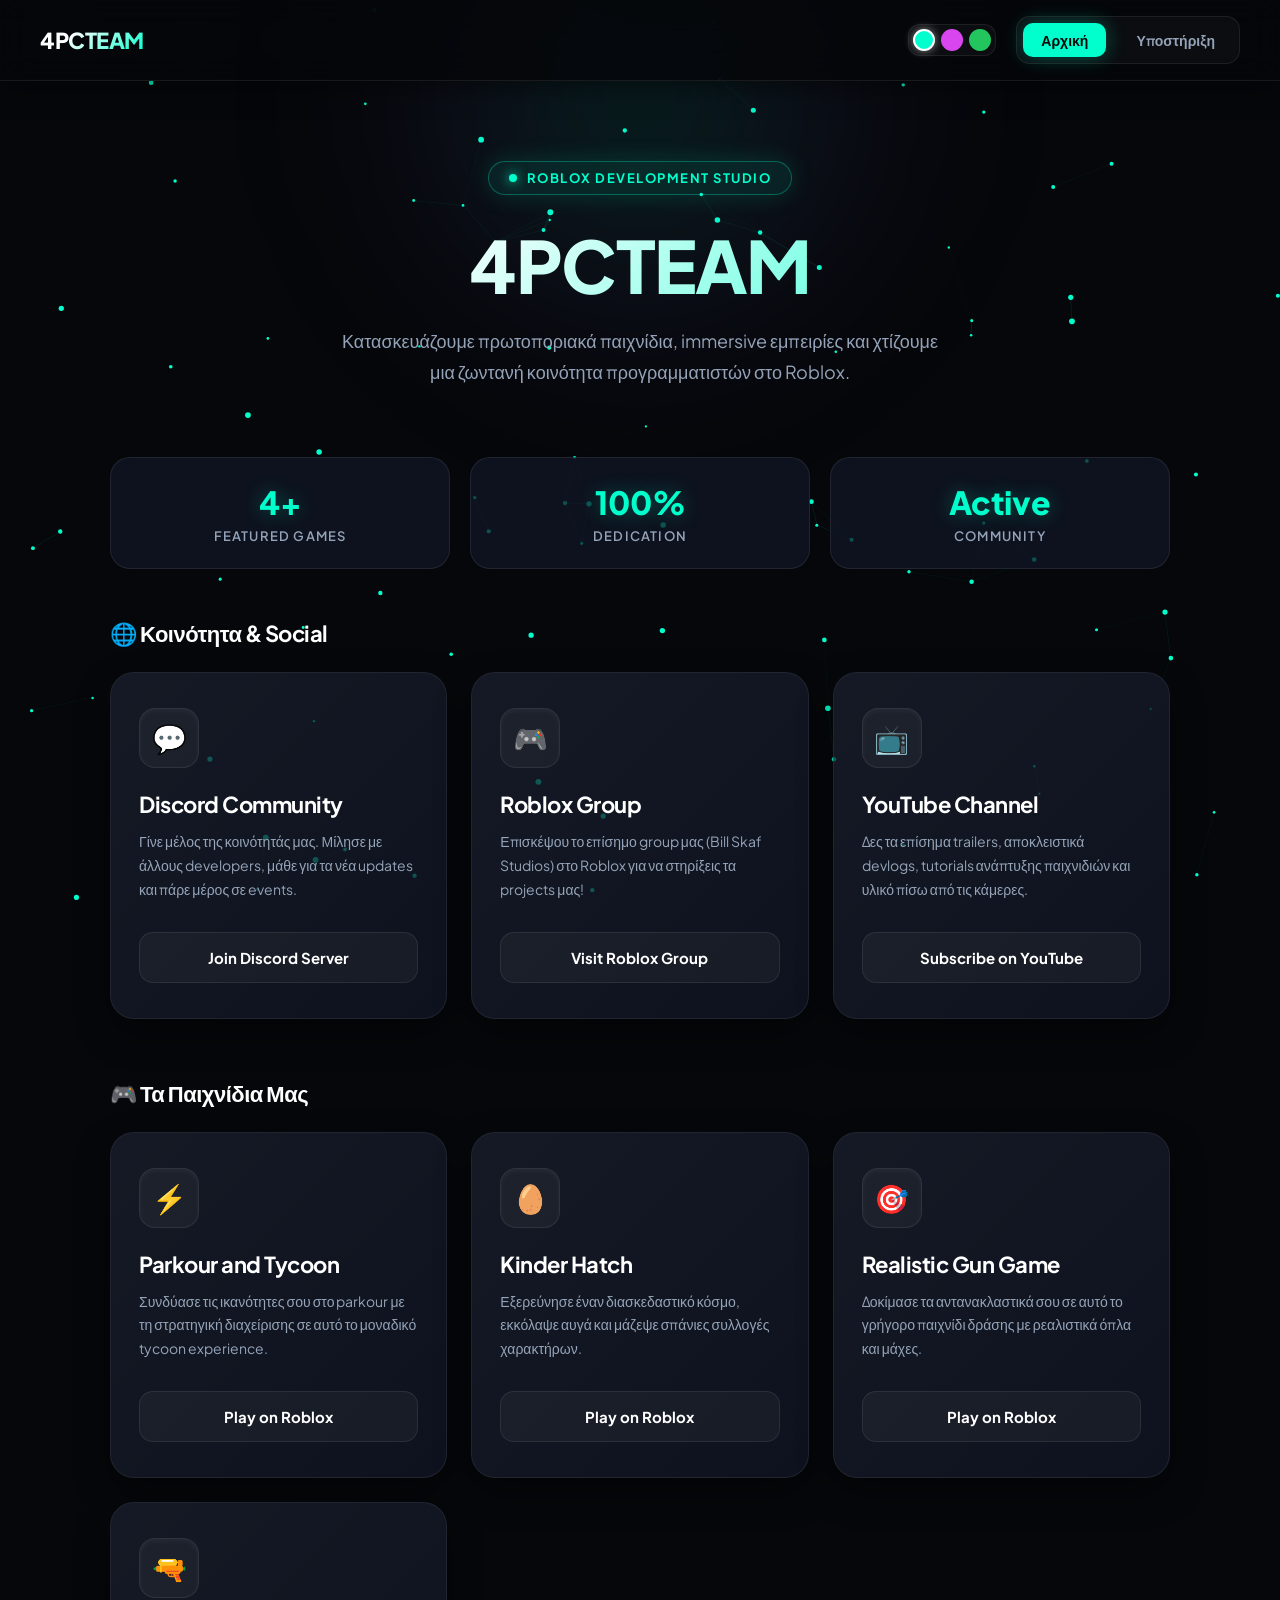
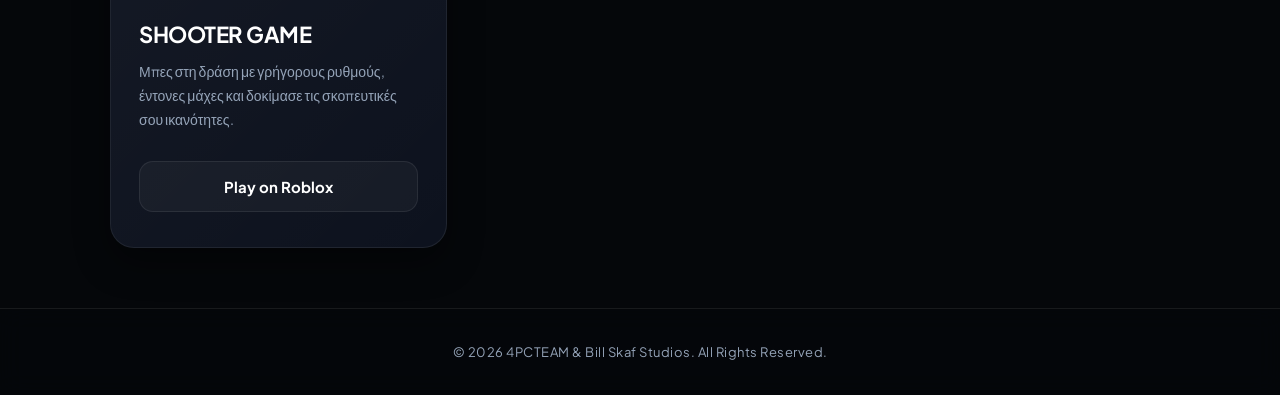
==== index.html @ 13d864a8 "Update index.html" ====
<!DOCTYPE html>
<html lang="el">
<head>
    <meta charset="UTF-8">
    <meta name="viewport" content="width=device-width, initial-scale=1.0">
    <title>4PCTEAM | Roblox Development Group</title>
    <!-- Google Fonts -->
    <link href="https://fonts.googleapis.com/css2?family=Plus+Jakarta+Sans:wght@400;600;700;800&display=swap" rel="stylesheet">
    <style>
        :root {
            --bg-deep: #05070a;
            --bg-surface: #0d121d;
            --bg-card: rgba(16, 23, 38, 0.75);
            --accent-cyan: #00ffcc;
            --accent-purple: #9d4edd;
            --accent-blue: #3a86ff;
            --text-main: #ffffff;
            --text-muted: #94a3b8;
            --border-color: rgba(255, 255, 255, 0.08);
            --border-glow: rgba(0, 255, 204, 0.3);
        }

        /* Theme Variations */
        body.theme-purple {
            --accent-cyan: #d946ef;
            --border-glow: rgba(217, 70, 239, 0.3);
        }
        body.theme-green {
            --accent-cyan: #22c55e;
            --border-glow: rgba(34, 197, 94, 0.3);
        }

        * {
            box-sizing: border-box;
            margin: 0;
            padding: 0;
            scroll-behavior: smooth;
        }

        body {
            font-family: 'Plus Jakarta Sans', sans-serif;
            background-color: var(--bg-deep);
            color: var(--text-main);
            min-height: 100vh;
            display: flex;
            flex-direction: column;
            justify-content: space-between;
            overflow-x: hidden;
            position: relative;
        }

        /* Interactive Canvas Particle Background */
        #particle-canvas {
            position: fixed;
            top: 0;
            left: 0;
            width: 100%;
            height: 100%;
            z-index: -2;
            pointer-events: none;
        }

        .ambient-glow {
            position: fixed;
            width: 600px;
            height: 600px;
            background: radial-gradient(circle, rgba(0, 255, 204, 0.12) 0%, rgba(157, 78, 221, 0.06) 50%, transparent 75%);
            top: -200px;
            left: 50%;
            transform: translateX(-50%);
            z-index: -1;
            border-radius: 50%;
            pointer-events: none;
            filter: blur(80px);
            animation: pulseGlow 8s ease-in-out infinite alternate;
            transition: background 0.5s ease;
        }

        body.theme-purple .ambient-glow {
            background: radial-gradient(circle, rgba(217, 70, 239, 0.12) 0%, rgba(157, 78, 221, 0.06) 50%, transparent 75%);
        }
        body.theme-green .ambient-glow {
            background: radial-gradient(circle, rgba(34, 197, 94, 0.12) 0%, rgba(16, 185, 129, 0.06) 50%, transparent 75%);
        }

        @keyframes pulseGlow {
            0% { transform: translateX(-50%) scale(1); opacity: 0.8; }
            100% { transform: translateX(-50%) scale(1.15); opacity: 1; }
        }

        /* Navigation Bar */
        nav {
            position: sticky;
            top: 0;
            z-index: 1000;
            background: rgba(5, 7, 10, 0.85);
            backdrop-filter: blur(16px);
            -webkit-backdrop-filter: blur(16px);
            border-bottom: 1px solid var(--border-color);
            display: flex;
            justify-content: space-between;
            align-items: center;
            padding: 16px 40px;
            box-shadow: 0 4px 30px rgba(0, 0, 0, 0.5);
        }

        .nav-logo {
            font-weight: 800;
            font-size: 22px;
            background: linear-gradient(135deg, #ffffff 30%, var(--accent-cyan) 100%);
            -webkit-background-clip: text;
            -webkit-text-fill-color: transparent;
            text-decoration: none;
            cursor: pointer;
            letter-spacing: -0.5px;
            transition: transform 0.3s ease;
        }

        .nav-logo:hover {
            transform: scale(1.03);
        }

        .nav-right-cluster {
            display: flex;
            align-items: center;
            gap: 20px;
        }

        /* Theme Selector Switcher */
        .theme-switcher {
            display: flex;
            gap: 6px;
            background: rgba(255, 255, 255, 0.03);
            border: 1px solid var(--border-color);
            padding: 4px;
            border-radius: 12px;
        }

        .theme-btn {
            width: 22px;
            height: 22px;
            border-radius: 50%;
            border: 2px solid transparent;
            cursor: pointer;
            transition: transform 0.2s ease, border-color 0.2s ease;
        }

        .theme-btn:hover {
            transform: scale(1.15);
        }

        .theme-btn.cyan { background-color: #00ffcc; }
        .theme-btn.purple { background-color: #d946ef; }
        .theme-btn.green { background-color: #22c55e; }

        .theme-btn.active {
            border-color: #fff;
            box-shadow: 0 0 10px rgba(255,255,255,0.5);
        }

        .nav-links {
            display: flex;
            gap: 12px;
            background: rgba(255, 255, 255, 0.03);
            border: 1px solid var(--border-color);
            padding: 6px;
            border-radius: 14px;
        }

        .nav-links a {
            color: var(--text-muted);
            text-decoration: none;
            font-weight: 600;
            font-size: 14px;
            padding: 8px 18px;
            border-radius: 10px;
            transition: all 0.3s cubic-bezier(0.4, 0, 0.2, 1);
            cursor: pointer;
        }

        .nav-links a:hover, .nav-links a.active {
            color: var(--bg-deep);
            background: var(--accent-cyan);
            box-shadow: 0 0 20px var(--border-glow);
        }

        /* Views Pages Container */
        .page-view {
            display: none;
            animation: fadeIn 0.5s cubic-bezier(0.16, 1, 0.3, 1) forwards;
        }

        .page-view.active {
            display: block;
        }

        @keyframes fadeIn {
            from { opacity: 0; transform: translateY(12px); }
            to { opacity: 1; transform: translateY(0); }
        }

        /* Hero Section */
        header {
            text-align: center;
            padding: 80px 20px 40px 20px;
            position: relative;
        }

        .studio-badge {
            display: inline-flex;
            align-items: center;
            gap: 10px;
            background: rgba(0, 255, 204, 0.08);
            color: var(--accent-cyan);
            border: 1px solid var(--border-glow);
            padding: 8px 20px;
            border-radius: 30px;
            font-size: 13px;
            font-weight: 700;
            margin-bottom: 24px;
            letter-spacing: 1.5px;
            text-transform: uppercase;
            box-shadow: 0 0 25px rgba(0, 255, 204, 0.15);
            transition: color 0.3s ease, border-color 0.3s ease;
        }

        .status-dot {
            width: 8px;
            height: 8px;
            background-color: var(--accent-cyan);
            border-radius: 50%;
            box-shadow: 0 0 12px var(--accent-cyan);
            animation: pulse-dot 2s infinite;
        }

        @keyframes pulse-dot {
            0% { transform: scale(0.95); opacity: 1; box-shadow: 0 0 0 0 var(--border-glow); }
            70% { transform: scale(1); opacity: 1; box-shadow: 0 0 0 8px rgba(0, 0, 0, 0); }
            100% { transform: scale(0.95); opacity: 1; box-shadow: 0 0 0 0 rgba(0, 0, 0, 0); }
        }

        h1 {
            font-size: clamp(36px, 7vw, 72px);
            font-weight: 800;
            letter-spacing: -1.5px;
            margin-bottom: 16px;
            background: linear-gradient(135deg, #ffffff 30%, var(--accent-cyan) 100%);
            -webkit-background-clip: text;
            -webkit-text-fill-color: transparent;
            transition: background 0.3s ease;
        }

        p.subtitle {
            color: var(--text-muted);
            font-size: clamp(15px, 2vw, 18px);
            max-width: 600px;
            margin: 0 auto;
            line-height: 1.7;
        }

        /* Stats Bar */
        .stats-container {
            max-width: 1100px;
            margin: 30px auto 50px auto;
            padding: 0 20px;
            display: grid;
            grid-template-columns: repeat(auto-fit, minmax(220px, 1fr));
            gap: 20px;
        }

        .stat-card {
            background: var(--bg-card);
            border: 1px solid var(--border-color);
            border-radius: 20px;
            padding: 24px;
            text-align: center;
            backdrop-filter: blur(12px);
            transition: all 0.3s ease;
        }

        .stat-card:hover {
            border-color: var(--border-glow);
            transform: translateY(-4px);
            box-shadow: 0 10px 30px rgba(0, 255, 204, 0.05);
        }

        .stat-number {
            font-size: 32px;
            font-weight: 800;
            color: var(--accent-cyan);
            margin-bottom: 6px;
            text-shadow: 0 0 20px var(--border-glow);
            transition: color 0.3s ease;
        }

        .stat-label {
            color: var(--text-muted);
            font-size: 13px;
            font-weight: 600;
            text-transform: uppercase;
            letter-spacing: 1.2px;
        }

        /* Section Titles */
        .section-title {
            max-width: 1100px;
            margin: 0 auto 24px auto;
            padding: 0 20px;
            font-size: 22px;
            font-weight: 700;
            display: flex;
            align-items: center;
            gap: 12px;
            letter-spacing: -0.5px;
        }

        /* Cards Layout */
        .container {
            width: 100%;
            max-width: 1100px;
            margin: 0 auto 60px auto;
            padding: 0 20px;
            display: grid;
            grid-template-columns: repeat(auto-fit, minmax(320px, 1fr));
            gap: 24px;
            z-index: 1;
        }

        .card {
            background: var(--bg-card);
            backdrop-filter: blur(16px);
            -webkit-backdrop-filter: blur(16px);
            border: 1px solid var(--border-color);
            border-radius: 24px;
            padding: 35px 28px;
            text-align: left;
            transition: all 0.4s cubic-bezier(0.165, 0.84, 0.44, 1);
            position: relative;
            display: flex;
            flex-direction: column;
            justify-content: space-between;
            box-shadow: 0 15px 35px rgba(0, 0, 0, 0.4);
            overflow: hidden;
        }

        .card::before {
            content: '';
            position: absolute;
            top: 0; left: 0; width: 100%; height: 100%;
            background: linear-gradient(135deg, rgba(255,255,255,0.03) 0%, transparent 100%);
            pointer-events: none;
        }

        .card:hover {
            transform: translateY(-8px);
            border-color: var(--border-glow);
            box-shadow: 0 25px 50px rgba(0, 255, 204, 0.08), 0 0 30px rgba(0, 0, 0, 0.6);
        }

        .card-top {
            display: flex;
            align-items: center;
            justify-content: space-between;
            margin-bottom: 22px;
        }

        .card-icon-box {
            width: 60px;
            height: 60px;
            border-radius: 16px;
            display: flex;
            align-items: center;
            justify-content: center;
            font-size: 28px;
            background: rgba(255, 255, 255, 0.04);
            border: 1px solid var(--border-color);
            box-shadow: inset 0 2px 5px rgba(255, 255, 255, 0.05);
            transition: transform 0.3s ease;
        }

        .card:hover .card-icon-box {
            transform: scale(1.08) rotate(5deg);
        }

        .card h3 {
            font-size: 22px;
            font-weight: 700;
            margin-bottom: 12px;
            color: #fff;
            letter-spacing: -0.5px;
        }

        .card p {
            color: var(--text-muted);
            font-size: 14px;
            margin-bottom: 30px;
            line-height: 1.7;
        }

        .btn {
            display: flex;
            align-items: center;
            justify-content: center;
            gap: 10px;
            width: 100%;
            background: rgba(255, 255, 255, 0.04);
            color: var(--text-main);
            border: 1px solid var(--border-color);
            padding: 15px 20px;
            border-radius: 14px;
            font-weight: 700;
            text-decoration: none;
            transition: all 0.3s cubic-bezier(0.4, 0, 0.2, 1);
            font-size: 15px;
        }

        /* Custom Brand Button Glows */
        .card-discord:hover .btn { background: #5865F2; color: white; border-color: #5865F2; box-shadow: 0 0 30px rgba(88, 101, 242, 0.5); }
        .card-roblox:hover .btn { background: #e32636; color: white; border-color: #e32636; box-shadow: 0 0 30px rgba(227, 38, 54, 0.5); }
        .card-youtube:hover .btn { background: #FF0000; color: white; border-color: #FF0000; box-shadow: 0 0 30px rgba(255, 0, 0, 0.5); }
        .card-game:hover .btn { background: var(--accent-cyan); color: var(--bg-deep); border-color: var(--accent-cyan); box-shadow: 0 0 30px var(--border-glow); }

        /* Support Page Styles */
        .support-container {
            width: 100%;
            max-width: 850px;
            margin: 10px auto 60px auto;
            padding: 0 20px;
            display: flex;
            flex-direction: column;
            gap: 35px;
        }

        .faq-section, .ticket-section {
            background: var(--bg-card);
            backdrop-filter: blur(16px);
            border: 1px solid var(--border-color);
            border-radius: 24px;
            padding: 35px;
            box-shadow: 0 15px 35px rgba(0, 0, 0, 0.4);
        }

        .faq-item {
            border-bottom: 1px solid var(--border-color);
            padding: 18px 0;
            transition: all 0.3s ease;
        }

        .faq-item:first-child { padding-top: 0; }
        .faq-item:last-child { border-bottom: none; padding-bottom: 0; }

        .faq-question {
            font-weight: 700;
            font-size: 16px;
            color: #fff;
            cursor: pointer;
            display: flex;
            justify-content: space-between;
            align-items: center;
            user-select: none;
            transition: color 0.3s ease;
        }

        .faq-question span {
            font-size: 20px;
            font-weight: 400;
            color: var(--accent-cyan);
            transition: transform 0.3s cubic-bezier(0.4, 0, 0.2, 1);
        }

        .faq-item.active .faq-question {
            color: var(--accent-cyan);
        }

        .faq-item.active .faq-question span {
            transform: rotate(45deg);
        }

        .faq-answer {
            color: var(--text-muted);
            font-size: 14px;
            max-height: 0;
            overflow: hidden;
            opacity: 0;
            transition: all 0.4s cubic-bezier(0.4, 0, 0.2, 1);
            line-height: 1.7;
        }

        .faq-item.active .faq-answer {
            max-height: 150px;
            opacity: 1;
            margin-top: 12px;
        }

        .form-group {
            margin-bottom: 22px;
        }

        label {
            display: block;
            font-size: 13px;
            font-weight: 700;
            margin-bottom: 8px;
            color: var(--text-muted);
            letter-spacing: 0.5px;
            text-transform: uppercase;
        }

        input, textarea {
            width: 100%;
            background: rgba(255, 255, 255, 0.03);
            border: 1px solid var(--border-color);
            border-radius: 14px;
            padding: 16px;
            color: var(--text-main);
            font-family: 'Plus Jakarta Sans', sans-serif;
            font-size: 15px;
            outline: none;
            transition: all 0.3s ease;
        }

        input:focus, textarea:focus {
            border-color: var(--accent-cyan);
            background: rgba(255, 255, 255, 0.05);
            box-shadow: 0 0 20px var(--border-glow);
        }

        textarea {
            resize: vertical;
            height: 130px;
        }

        .submit-btn {
            display: flex;
            align-items: center;
            justify-content: center;
            gap: 10px;
            width: 100%;
            background: var(--accent-cyan);
            color: var(--bg-deep);
            border: none;
            padding: 16px;
            border-radius: 14px;
            font-weight: 800;
            font-size: 16px;
            cursor: pointer;
            transition: all 0.3s ease;
            box-shadow: 0 0 25px var(--border-glow);
        }

        .submit-btn:hover {
            opacity: 0.9;
            box-shadow: 0 0 35px var(--border-glow);
            transform: translateY(-2px);
        }

        #success-msg {
            display: none;
            background: rgba(0, 255, 204, 0.08);
            border: 1px solid var(--border-glow);
            color: var(--accent-cyan);
            padding: 20px;
            border-radius: 16px;
            text-align: center;
            font-weight: 600;
            margin-bottom: 25px;
            animation: fadeIn 0.4s ease forwards;
            box-shadow: 0 0 25px rgba(0, 255, 204, 0.1);
        }

        /* Footer */
        footer {
            text-align: center;
            padding: 35px 20px;
            color: var(--text-muted);
            font-size: 13px;
            border-top: 1px solid var(--border-color);
            width: 100%;
            background: rgba(5, 7, 10, 0.9);
            backdrop-filter: blur(12px);
            letter-spacing: 0.5px;
            z-index: 10;
        }

        @media (max-width: 768px) {
            nav { padding: 14px 20px; }
            .container { grid-template-columns: 1fr; }
            .nav-right-cluster { gap: 10px; }
        }
    </style>
</head>
<body>

    <!-- Interactive Particle Background Canvas -->
    <canvas id="particle-canvas"></canvas>
    <div class="ambient-glow"></div>

    <!-- Navigation Bar -->
    <nav>
        <a class="nav-logo" onclick="switchPage('home')">4PCTEAM</a>
        <div class="nav-right-cluster">
            <!-- Theme Switcher -->
            <div class="theme-switcher">
                <button class="theme-btn cyan active" onclick="setTheme('cyan')" title="Cyan Theme"></button>
                <button class="theme-btn purple" onclick="setTheme('purple')" title="Purple Theme"></button>
                <button class="theme-btn green" onclick="setTheme('green')" title="Green Theme"></button>
            </div>
            <div class="nav-links">
                <a id="nav-home" class="active" onclick="switchPage('home')">Αρχική</a>
                <a id="nav-support" onclick="switchPage('support')">Υποστήριξη</a>
            </div>
        </div>
    </nav>

    <!-- HOME PAGE VIEW -->
    <div id="page-home" class="page-view active">
        <header>
            <div class="studio-badge">
                <div class="status-dot"></div> Roblox Development Studio
            </div>
            <h1>4PCTEAM</h1>
            <p class="subtitle">Κατασκευάζουμε πρωτοποριακά παιχνίδια, immersive εμπειρίες και χτίζουμε μια ζωντανή κοινότητα προγραμματιστών στο Roblox.</p>
        </header>

        <!-- Stats Bar -->
        <div class="stats-container">
            <div class="stat-card">
                <div class="stat-number">4+</div>
                <div class="stat-label">Featured Games</div>
            </div>
            <div class="stat-card">
                <div class="stat-number">100%</div>
                <div class="stat-label">Dedication</div>
            </div>
            <div class="stat-card">
                <div class="stat-number">Active</div>
                <div class="stat-label">Community</div>
            </div>
        </div>

        <!-- Official Links Section -->
        <div class="section-title">🌐 Κοινότητα & Social</div>
        <div class="container">
            <!-- Discord Card -->
            <div class="card card-discord">
                <div>
                    <div class="card-top">
                        <div class="card-icon-box">💬</div>
                    </div>
                    <h3>Discord Community</h3>
                    <p>Γίνε μέλος της κοινότητάς μας. Μίλησε με άλλους developers, μάθε για τα νέα updates και πάρε μέρος σε events.</p>
                </div>
                <a href="https://discord.gg/DEsPSh43q3" target="_blank" class="btn">Join Discord Server</a>
            </div>

            <!-- Roblox Group Card -->
            <div class="card card-roblox">
                <div>
                    <div class="card-top">
                        <div class="card-icon-box">🎮</div>
                    </div>
                    <h3>Roblox Group</h3>
                    <p>Επισκέψου το επίσημο group μας (Bill Skaf Studios) στο Roblox για να στηρίξεις τα projects μας!</p>
                </div>
                <a href="https://www.roblox.com/communities/612987225/Bill-Skaf-Studios" target="_blank" class="btn">Visit Roblox Group</a>
            </div>

            <!-- YouTube Channel Card -->
            <div class="card card-youtube">
                <div>
                    <div class="card-top">
                        <div class="card-icon-box">📺</div>
                    </div>
                    <h3>YouTube Channel</h3>
                    <p>Δες τα επίσημα trailers, αποκλειστικά devlogs, tutorials ανάπτυξης παιχνιδιών και υλικό πίσω από τις κάμερες.</p>
                </div>
                <a href="https://www.youtube.com/@4PCTEAM" target="_blank" class="btn">Subscribe on YouTube</a>
            </div>
        </div>

        <!-- Games Section -->
        <div class="section-title">🎮 Τα Παιχνίδια Μας</div>
        <div class="container">
            <!-- Game 1 -->
            <div class="card card-game">
                <div>
                    <div class="card-top">
                        <div class="card-icon-box">⚡</div>
                    </div>
                    <h3>Parkour and Tycoon</h3>
                    <p>Συνδύασε τις ικανότητες σου στο parkour με τη στρατηγική διαχείρισης σε αυτό το μοναδικό tycoon experience.</p>
                </div>
                <a href="https://www.roblox.com/games/111545675146001/Parkour-and-Tycoon" target="_blank" class="btn">Play on Roblox</a>
            </div>

            <!-- Game 2 -->
            <div class="card card-game">
                <div>
                    <div class="card-top">
                        <div class="card-icon-box">🥚</div>
                    </div>
                    <h3>Kinder Hatch</h3>
                    <p>Εξερεύνησε έναν διασκεδαστικό κόσμο, εκκόλαψε αυγά και μάζεψε σπάνιες συλλογές χαρακτήρων.</p>
                </div>
                <a href="https://www.roblox.com/games/133304947902903/Kinder-Hatch" target="_blank" class="btn">Play on Roblox</a>
            </div>

            <!-- Game 3 -->
            <div class="card card-game">
                <div>
                    <div class="card-top">
                        <div class="card-icon-box">🎯</div>
                    </div>
                    <h3>Realistic Gun Game</h3>
                    <p>Δοκίμασε τα αντανακλαστικά σου σε αυτό το γρήγορο παιχνίδι δράσης με ρεαλιστικά όπλα και μάχες.</p>
                </div>
                <a href="https://www.roblox.com/games/70779070700175/Realistic-gun-game" target="_blank" class="btn">Play on Roblox</a>
            </div>

            <!-- Game 4 -->
            <div class="card card-game">
                <div>
                    <div class="card-top">
                        <div class="card-icon-box">🔫</div>
                    </div>
                    <h3>SHOOTER GAME</h3>
                    <p>Μπες στη δράση με γρήγορους ρυθμούς, έντονες μάχες και δοκίμασε τις σκοπευτικές σου ικανότητες.</p>
                </div>
                <a href="https://www.roblox.com/games/92412466953609/SHOOTER-GAME" target="_blank" class="btn">Play on Roblox</a>
            </div>
        </div>
    </div>

    <!-- SUPPORT PAGE VIEW -->
    <div id="page-support" class="page-view">
        <header>
            <div class="studio-badge">4PCTEAM Support Center</div>
            <h1>Πώς μπορούμε να βοηθήσουμε;</h1>
            <p class="subtitle">Βρες απαντήσεις στις συνήθεις ερωτήσεις σου ή στείλε μας το μήνυμά σου για άμεση εξυπηρέτηση.</p>
        </header>

        <div class="support-container">
            <!-- FAQ Section -->
            <div class="faq-section">
                <div class="section-title" style="font-size: 18px; color: #fff; margin-bottom: 20px; padding: 0;">💡 Συχνές Ερωτήσεις (FAQ)</div>
                
                <div class="faq-item">
                    <div class="faq-question">Πώς μπορώ να μπω στην ομάδα ή να γίνω developer; <span>+</span></div>
                    <div class="faq-answer">Μπορείς να επικοινωνήσεις μαζί μας μέσω του επίσημου Discord server μας για να μάθεις πότε ανοίγουν αιτήσεις.</div>
                </div>

                <div class="faq-item">
                    <div class="faq-question">Αντιμετωπίζω bug σε κάποιο παιχνίδι. Πού το αναφέρω; <span>+</span></div>
                    <div class="faq-answer">Μπορείς να συμπληρώσεις την παρακάτω φόρμα υποστήριξης ή να ανοίξεις ticket στο Discord κανάλι μας.</div>
                </div>

                <div class="faq-item">
                    <div class="faq-question">Πότε θα βγουν νέα updates στα παιχνίδια; <span>+</span></div>
                    <div class="faq-answer">Όλα τα νέα announcements και τα patch notes ανακοινώνονται πρώτα στο Discord και στο YouTube κανάλι μας!</div>
                </div>
            </div>

            <!-- Ticket Form Section -->
            <div class="ticket-section">
                <div class="section-title" style="font-size: 18px; color: #fff; margin-bottom: 20px; padding: 0;">🎫 Υποβολή Αιτήματος (Support Ticket)</div>
                
                <div id="success-msg">
                    ✨ Το μήνυμά σου στάλθηκε επιτυχώς!<br>
                    <span style="font-size: 13px; color: var(--text-muted); font-weight: 400;">Θα επικοινωνήσουμε σύντομα μαζί σου.</span>
                </div>

                <form id="support-form" onsubmit="handleFormSubmit(event)">
                    <div class="form-group">
                        <label for="username">Roblox / Discord Username</label>
                        <input type="text" id="username" placeholder="π.χ. BillSkaf" required>
                    </div>

                    <div class="form-group">
                        <label for="email">Email επικοινωνίας</label>
                        <input type="email" id="email" placeholder="name@example.com" required>
                    </div>

                    <div class="form-group">
                        <label for="message">Περιγραφή προβλήματος / Ερώτησης</label>
                        <textarea id="message" placeholder="Γράψε εδώ λεπτομέρειες για το πρόβλημα που αντιμετωπίζεις..." required></textarea>
                    </div>

                    <button type="submit" class="submit-btn">Αποστολή Αιτήματος</button>
                </form>
            </div>
        </div>
    </div>

    <footer>
        <p>&copy; 2026 4PCTEAM & Bill Skaf Studios. All Rights Reserved.</p>
    </footer>

    <script>
        // Page Router Script
        function switchPage(pageId) {
            document.querySelectorAll('.page-view').forEach(page => {
                page.classList.remove('active');
            });
            document.querySelectorAll('.nav-links a').forEach(link => {
                link.classList.remove('active');
            });

            document.getElementById('page-' + pageId).classList.add('active');
            document.getElementById('nav-' + pageId).classList.add('active');
            
            window.scrollTo({ top: 0, behavior: 'smooth' });
        }

        // FAQ Accordion Script
        const faqItems = document.querySelectorAll('.faq-item');
        faqItems.forEach(item => {
            const question = item.querySelector('.faq-question');
            question.addEventListener('click', () => {
                const isActive = item.classList.contains('active');
                faqItems.forEach(other => other.classList.remove('active'));
                if (!isActive) {
                    item.classList.add('active');
                }
            });
        });

        // Support Form Handler
        function handleFormSubmit(event) {
            event.preventDefault();
            const form = document.getElementById('support-form');
            const successMsg = document.getElementById('success-msg');
            
            form.style.opacity = '0';
            setTimeout(() => {
                form.style.display = 'none';
                successMsg.style.display = 'block';
                form.reset();
            }, 200);
        }

        // Theme Switcher Logic
        function setTheme(themeName) {
            document.body.className = themeName === 'cyan' ? '' : 'theme-' + themeName;
            document.querySelectorAll('.theme-btn').forEach(btn => btn.classList.remove('active'));
            document.querySelector('.theme-btn.' + themeName).classList.add('active');
            localStorage.setItem('4pcteam_theme', themeName);
        }

        // Load saved theme on start
        window.addEventListener('DOMContentLoaded', () => {
            const savedTheme = localStorage.getItem('4pcteam_theme');
            if (savedTheme) {
                setTheme(savedTheme);
            }
        });

        // Interactive Particle Canvas Animation Script
        const canvas = document.getElementById('particle-canvas');
        const ctx = canvas.getContext('2d');

        let particlesArray = [];
        let mouse = { x: null, y: null, radius: 120 };

        window.addEventListener('mousemove', (event) => {
            mouse.x = event.clientX;
            mouse.y = event.clientY;
        });

        window.addEventListener('mouseout', () => {
            mouse.x = null;
            mouse.y = null;
        });

        function resizeCanvas() {
            canvas.width = window.innerWidth;
            canvas.height = window.innerHeight;
        }

        window.addEventListener('resize', resizeCanvas);
        resizeCanvas();

        class Particle {
            constructor() {
                this.x = Math.random() * canvas.width;
                this.y = Math.random() * canvas.height;
                this.size = Math.random() * 2 + 1;
                this.baseX = this.x;
                this.baseY = this.y;
                this.vx = (Math.random() - 0.5) * 0.6;
                this.vy = (Math.random() - 0.5) * 0.6;
            }

            update() {
                this.x += this.vx;
                this.y += this.vy;

                if (this.x < 0 || this.x > canvas.width) this.vx = -this.vx;
                if (this.y < 0 || this.y > canvas.height) this.vy = -this.vy;

                // Mouse interaction effect
                if (mouse.x != null && mouse.y != null) {
                    let dx = mouse.x - this.x;
                    let dy = mouse.y - this.y;
                    let distance = Math.sqrt(dx * dx + dy * dy);
                    if (distance < mouse.radius) {
                        let forceDirectionX = dx / distance;
                        let forceDirectionY = dy / distance;
                        let force = (mouse.radius - distance) / mouse.radius;
                        this.x -= forceDirectionX * force * 3;
                        this.y -= forceDirectionY * force * 3;
                    }
                }
            }

            draw() {
                ctx.fillStyle = getComputedStyle(document.body).getPropertyValue('--accent-cyan').trim();
                ctx.beginPath();
                ctx.arc(this.x, this.y, this.size, 0, Math.PI * 2);
                ctx.closePath();
                ctx.fill();
            }
        }

        function initParticles() {
            particlesArray = [];
            let numParticles = (canvas.width * canvas.height) / 12000;
            for (let i = 0; i < numParticles; i++) {
                particlesArray.push(new Particle());
            }
        }

        function animateParticles() {
            ctx.clearRect(0, 0, canvas.width, canvas.height);
            
            for (let i = 0; i < particlesArray.length; i++) {
                particlesArray[i].update();
                particlesArray[i].draw();

                // Connect particles with thin lines if they are close
                for (let j = i + 1; j < particlesArray.length; j++) {
                    let dx = particlesArray[i].x - particlesArray[j].x;
                    let dy = particlesArray[i].y - particlesArray[j].y;
                    let distance = Math.sqrt(dx * dx + dy * dy);

                    if (distance < 100) {
                        ctx.strokeStyle = getComputedStyle(document.body).getPropertyValue('--accent-cyan').trim();
                        ctx.globalAlpha = (1 - (distance / 100)) * 0.15;
                        ctx.lineWidth = 0.8;
                        ctx.beginPath();
                        ctx.moveTo(particlesArray[i].x, particlesArray[i].y);
                        ctx.lineTo(particlesArray[j].x, particlesArray[j].y);
                        ctx.stroke();
                        ctx.globalAlpha = 1.0;
                    }
                }
            }
            requestAnimationFrame(animateParticles);
        }

        initParticles();
        animateParticles();
    </script>
</body>
</html>
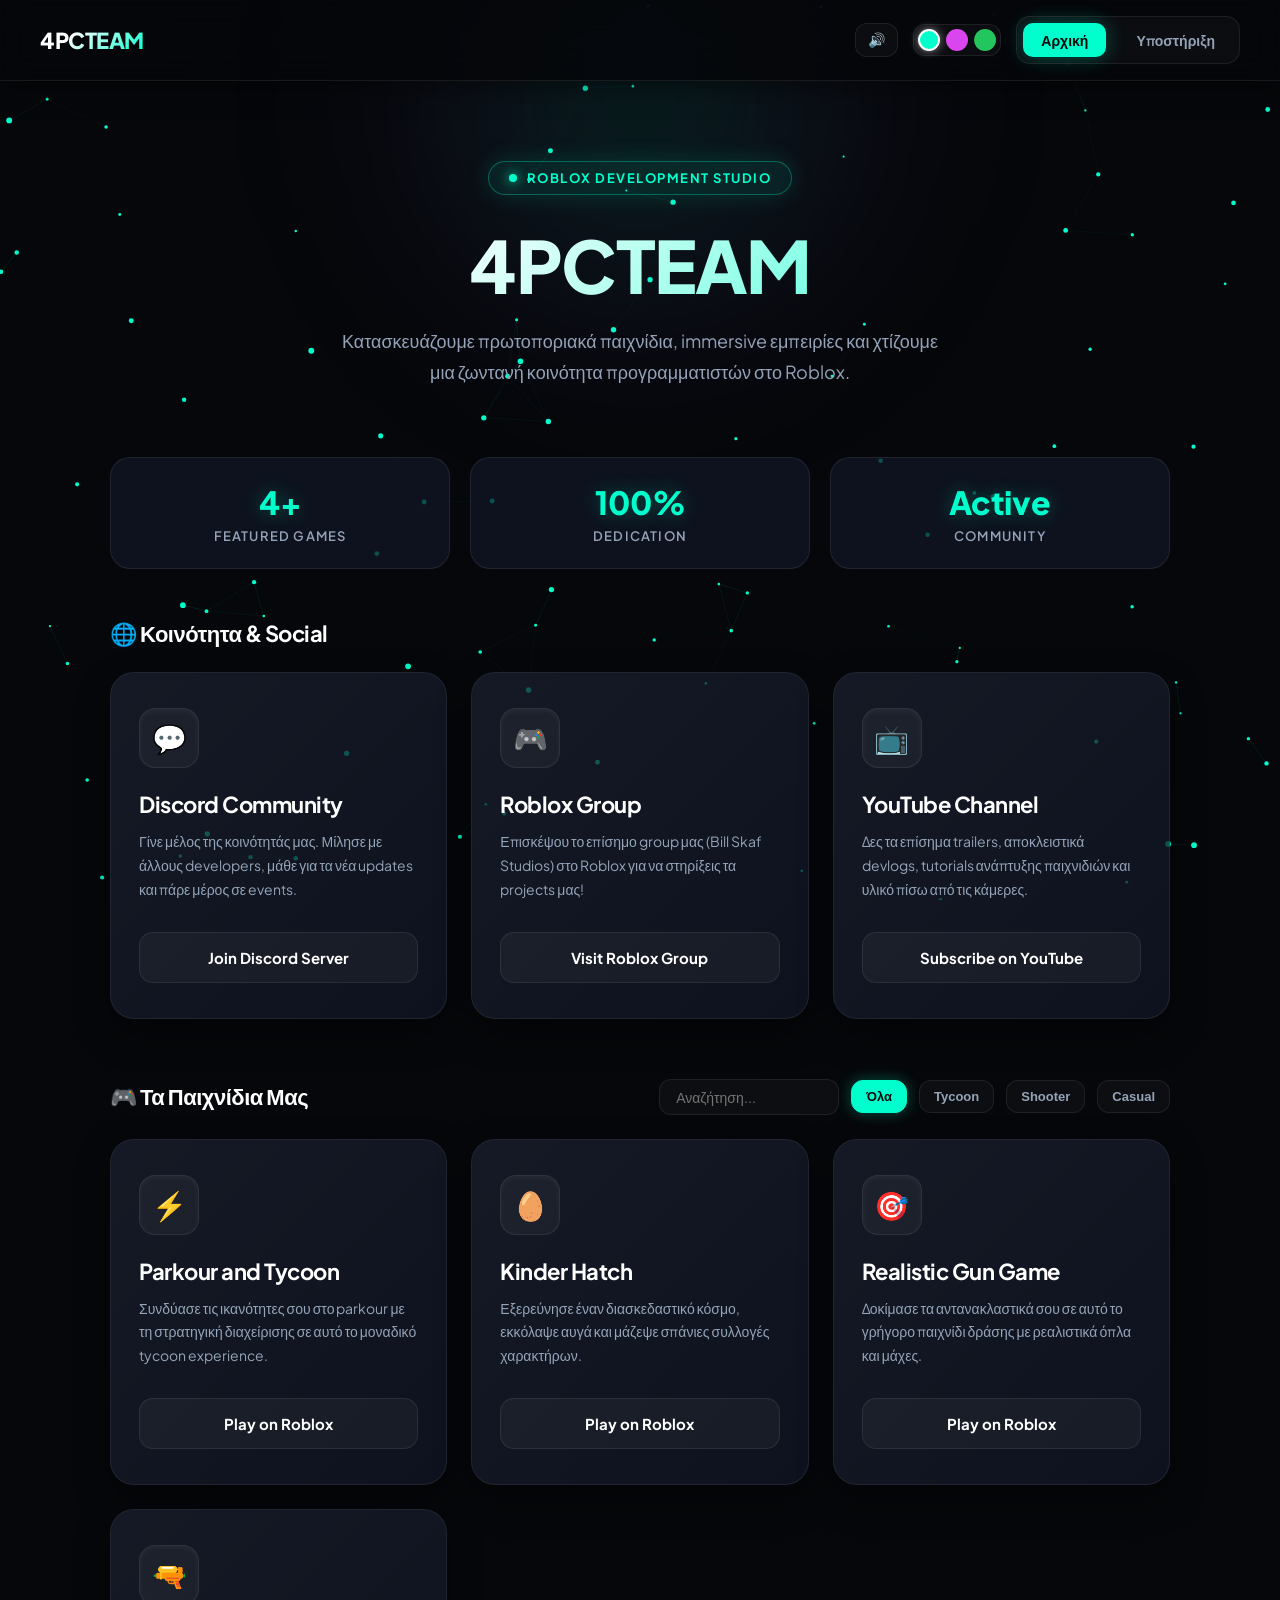
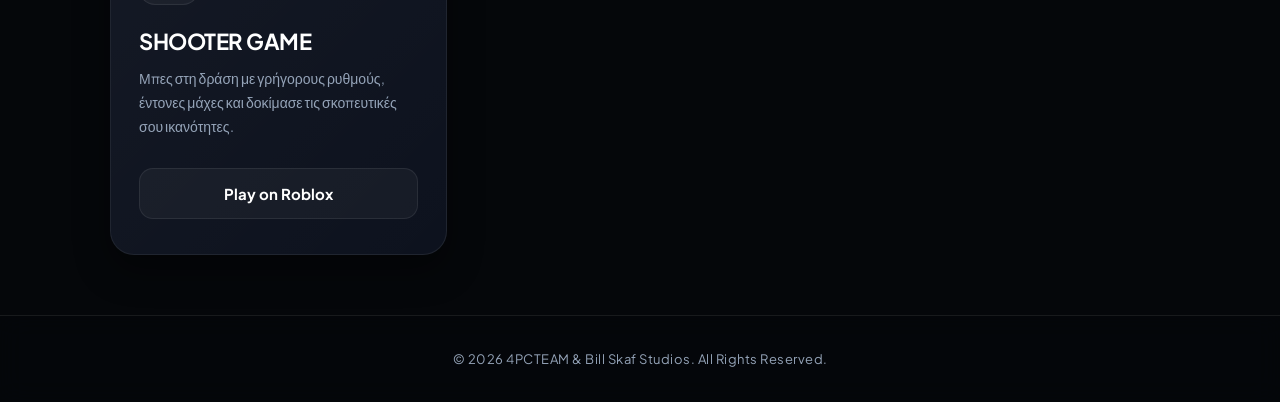
==== commit 48970af2: "Update index.html" ====
--- a/index.html
+++ b/index.html
@@ -123,7 +123,27 @@
         .nav-right-cluster {
             display: flex;
             align-items: center;
-            gap: 20px;
+            gap: 15px;
+        }
+
+        /* Audio Toggle Button */
+        .audio-btn {
+            background: rgba(255, 255, 255, 0.03);
+            border: 1px solid var(--border-color);
+            color: var(--text-main);
+            padding: 8px 12px;
+            border-radius: 12px;
+            cursor: pointer;
+            font-size: 14px;
+            transition: all 0.3s ease;
+            display: flex;
+            align-items: center;
+            justify-content: center;
+        }
+
+        .audio-btn:hover {
+            border-color: var(--accent-cyan);
+            background: rgba(255, 255, 255, 0.08);
         }
 
         /* Theme Selector Switcher */
@@ -302,16 +322,68 @@
         }
 
         /* Section Titles */
-        .section-title {
+        .section-header-flex {
             max-width: 1100px;
             margin: 0 auto 24px auto;
             padding: 0 20px;
+            display: flex;
+            justify-content: space-between;
+            align-items: center;
+            flex-wrap: wrap;
+            gap: 15px;
+        }
+
+        .section-title {
             font-size: 22px;
             font-weight: 700;
             display: flex;
             align-items: center;
             gap: 12px;
             letter-spacing: -0.5px;
+        }
+
+        /* Search & Filter Bar Controls */
+        .game-controls {
+            display: flex;
+            gap: 12px;
+            flex-wrap: wrap;
+            align-items: center;
+        }
+
+        .search-box {
+            background: rgba(255, 255, 255, 0.03);
+            border: 1px solid var(--border-color);
+            border-radius: 12px;
+            padding: 8px 16px;
+            color: #fff;
+            font-family: inherit;
+            font-size: 14px;
+            outline: none;
+            transition: border-color 0.3s ease;
+            width: 180px;
+        }
+
+        .search-box:focus {
+            border-color: var(--accent-cyan);
+        }
+
+        .filter-btn {
+            background: rgba(255, 255, 255, 0.03);
+            border: 1px solid var(--border-color);
+            color: var(--text-muted);
+            padding: 8px 14px;
+            border-radius: 12px;
+            font-size: 13px;
+            font-weight: 600;
+            cursor: pointer;
+            transition: all 0.3s ease;
+        }
+
+        .filter-btn.active, .filter-btn:hover {
+            background: var(--accent-cyan);
+            color: var(--bg-deep);
+            border-color: var(--accent-cyan);
+            box-shadow: 0 0 15px var(--border-glow);
         }
 
         /* Cards Layout */
@@ -586,6 +658,9 @@
             nav { padding: 14px 20px; }
             .container { grid-template-columns: 1fr; }
             .nav-right-cluster { gap: 10px; }
+            .section-header-flex { flex-direction: column; align-items: flex-start; }
+            .game-controls { width: 100%; }
+            .search-box { width: 100%; }
         }
     </style>
 </head>
@@ -599,12 +674,16 @@
     <nav>
         <a class="nav-logo" onclick="switchPage('home')">4PCTEAM</a>
         <div class="nav-right-cluster">
+            <!-- Audio Toggle Button -->
+            <button class="audio-btn" id="audio-toggle" onclick="toggleAudio()" title="Sound Effects Toggle">🔊</button>
+            
             <!-- Theme Switcher -->
             <div class="theme-switcher">
                 <button class="theme-btn cyan active" onclick="setTheme('cyan')" title="Cyan Theme"></button>
                 <button class="theme-btn purple" onclick="setTheme('purple')" title="Purple Theme"></button>
                 <button class="theme-btn green" onclick="setTheme('green')" title="Green Theme"></button>
             </div>
+            
             <div class="nav-links">
                 <a id="nav-home" class="active" onclick="switchPage('home')">Αρχική</a>
                 <a id="nav-support" onclick="switchPage('support')">Υποστήριξη</a>
@@ -639,7 +718,9 @@
         </div>
 
         <!-- Official Links Section -->
-        <div class="section-title">🌐 Κοινότητα & Social</div>
+        <div class="section-header-flex">
+            <div class="section-title">🌐 Κοινότητα & Social</div>
+        </div>
         <div class="container">
             <!-- Discord Card -->
             <div class="card card-discord">
@@ -678,11 +759,21 @@
             </div>
         </div>
 
-        <!-- Games Section -->
-        <div class="section-title">🎮 Τα Παιχνίδια Μας</div>
-        <div class="container">
+        <!-- Games Section with Search & Filters -->
+        <div class="section-header-flex">
+            <div class="section-title">🎮 Τα Παιχνίδια Μας</div>
+            <div class="game-controls">
+                <input type="text" id="game-search" class="search-box" placeholder="Αναζήτηση..." oninput="filterGames()">
+                <button class="filter-btn active" onclick="setCategoryFilter('all', this)">Όλα</button>
+                <button class="filter-btn" onclick="setCategoryFilter('tycoon', this)">Tycoon</button>
+                <button class="filter-btn" onclick="setCategoryFilter('shooter', this)">Shooter</button>
+                <button class="filter-btn" onclick="setCategoryFilter('casual', this)">Casual</button>
+            </div>
+        </div>
+
+        <div class="container" id="games-container">
             <!-- Game 1 -->
-            <div class="card card-game">
+            <div class="card card-game" data-title="parkour and tycoon" data-category="tycoon">
                 <div>
                     <div class="card-top">
                         <div class="card-icon-box">⚡</div>
@@ -694,7 +785,7 @@
             </div>
 
             <!-- Game 2 -->
-            <div class="card card-game">
+            <div class="card card-game" data-title="kinder hatch" data-category="casual">
                 <div>
                     <div class="card-top">
                         <div class="card-icon-box">🥚</div>
@@ -706,7 +797,7 @@
             </div>
 
             <!-- Game 3 -->
-            <div class="card card-game">
+            <div class="card card-game" data-title="realistic gun game" data-category="shooter">
                 <div>
                     <div class="card-top">
                         <div class="card-icon-box">🎯</div>
@@ -718,7 +809,7 @@
             </div>
 
             <!-- Game 4 -->
-            <div class="card card-game">
+            <div class="card card-game" data-title="shooter game" data-category="shooter">
                 <div>
                     <div class="card-top">
                         <div class="card-icon-box">🔫</div>
@@ -796,19 +887,99 @@
     </footer>
 
     <script>
+        // Web Audio Synthesizer (No external audio files needed)
+        let soundEnabled = true;
+        let audioCtx = null;
+
+        function initAudio() {
+            if (!audioCtx) {
+                audioCtx = new (window.AudioContext || window.webkitAudioContext)();
+            }
+        }
+
+        function playSound(type) {
+            if (!soundEnabled) return;
+            try {
+                initAudio();
+                const osc = audioCtx.createOscillator();
+                const gain = audioCtx.createGain();
+                osc.connect(gain);
+                gain.connect(audioCtx.destination);
+
+                if (type === 'hover') {
+                    osc.type = 'sine';
+                    osc.frequency.setValueAtTime(320, audioCtx.currentTime);
+                    osc.frequency.exponentialRampToValueAtTime(480, audioCtx.currentTime + 0.04);
+                    gain.gain.setValueAtTime(0.015, audioCtx.currentTime);
+                    gain.gain.exponentialRampToValueAtTime(0.001, audioCtx.currentTime + 0.04);
+                    osc.start();
+                    osc.stop(audioCtx.currentTime + 0.04);
+                } else if (type === 'click') {
+                    osc.type = 'triangle';
+                    osc.frequency.setValueAtTime(520, audioCtx.currentTime);
+                    osc.frequency.exponentialRampToValueAtTime(880, audioCtx.currentTime + 0.08);
+                    gain.gain.setValueAtTime(0.04, audioCtx.currentTime);
+                    gain.gain.exponentialRampToValueAtTime(0.001, audioCtx.currentTime + 0.08);
+                    osc.start();
+                    osc.stop(audioCtx.currentTime + 0.08);
+                }
+            } catch (e) {}
+        }
+
+        function toggleAudio() {
+            soundEnabled = !soundEnabled;
+            const btn = document.getElementById('audio-toggle');
+            btn.innerText = soundEnabled ? '🔊' : '🔇';
+            if (soundEnabled) playSound('click');
+        }
+
+        // Attach hover/click audio to buttons & links
+        document.addEventListener('DOMContentLoaded', () => {
+            const interactiveElements = document.querySelectorAll('a, button, .card, .faq-question');
+            interactiveElements.forEach(el => {
+                el.addEventListener('mouseenter', () => playSound('hover'));
+                el.addEventListener('click', () => playSound('click'));
+            });
+        });
+
         // Page Router Script
         function switchPage(pageId) {
-            document.querySelectorAll('.page-view').forEach(page => {
-                page.classList.remove('active');
-            });
-            document.querySelectorAll('.nav-links a').forEach(link => {
-                link.classList.remove('active');
-            });
+            document.querySelectorAll('.page-view').forEach(page => page.classList.remove('active'));
+            document.querySelectorAll('.nav-links a').forEach(link => link.classList.remove('active'));
 
             document.getElementById('page-' + pageId).classList.add('active');
             document.getElementById('nav-' + pageId).classList.add('active');
             
             window.scrollTo({ top: 0, behavior: 'smooth' });
+        }
+
+        // Game Search & Filter Script
+        let currentCategory = 'all';
+
+        function setCategoryFilter(category, btn) {
+            currentCategory = category;
+            document.querySelectorAll('.filter-btn').forEach(b => b.classList.remove('active'));
+            btn.classList.add('active');
+            filterGames();
+        }
+
+        function filterGames() {
+            const query = document.getElementById('game-search').value.toLowerCase().trim();
+            const cards = document.querySelectorAll('#games-container .card-game');
+
+            cards.forEach(card => {
+                const title = card.getAttribute('data-title').toLowerCase();
+                const category = card.getAttribute('data-category');
+
+                const matchesSearch = title.includes(query);
+                const matchesCategory = (currentCategory === 'all' || category === currentCategory);
+
+                if (matchesSearch && matchesCategory) {
+                    card.style.display = 'flex';
+                } else {
+                    card.style.display = 'none';
+                }
+            });
         }
 
         // FAQ Accordion Script
@@ -846,12 +1017,9 @@
             localStorage.setItem('4pcteam_theme', themeName);
         }
 
-        // Load saved theme on start
         window.addEventListener('DOMContentLoaded', () => {
             const savedTheme = localStorage.getItem('4pcteam_theme');
-            if (savedTheme) {
-                setTheme(savedTheme);
-            }
+            if (savedTheme) setTheme(savedTheme);
         });
 
         // Interactive Particle Canvas Animation Script
@@ -897,7 +1065,6 @@
                 if (this.x < 0 || this.x > canvas.width) this.vx = -this.vx;
                 if (this.y < 0 || this.y > canvas.height) this.vy = -this.vy;
 
-                // Mouse interaction effect
                 if (mouse.x != null && mouse.y != null) {
                     let dx = mouse.x - this.x;
                     let dy = mouse.y - this.y;
@@ -936,7 +1103,6 @@
                 particlesArray[i].update();
                 particlesArray[i].draw();
 
-                // Connect particles with thin lines if they are close
                 for (let j = i + 1; j < particlesArray.length; j++) {
                     let dx = particlesArray[i].x - particlesArray[j].x;
                     let dy = particlesArray[i].y - particlesArray[j].y;
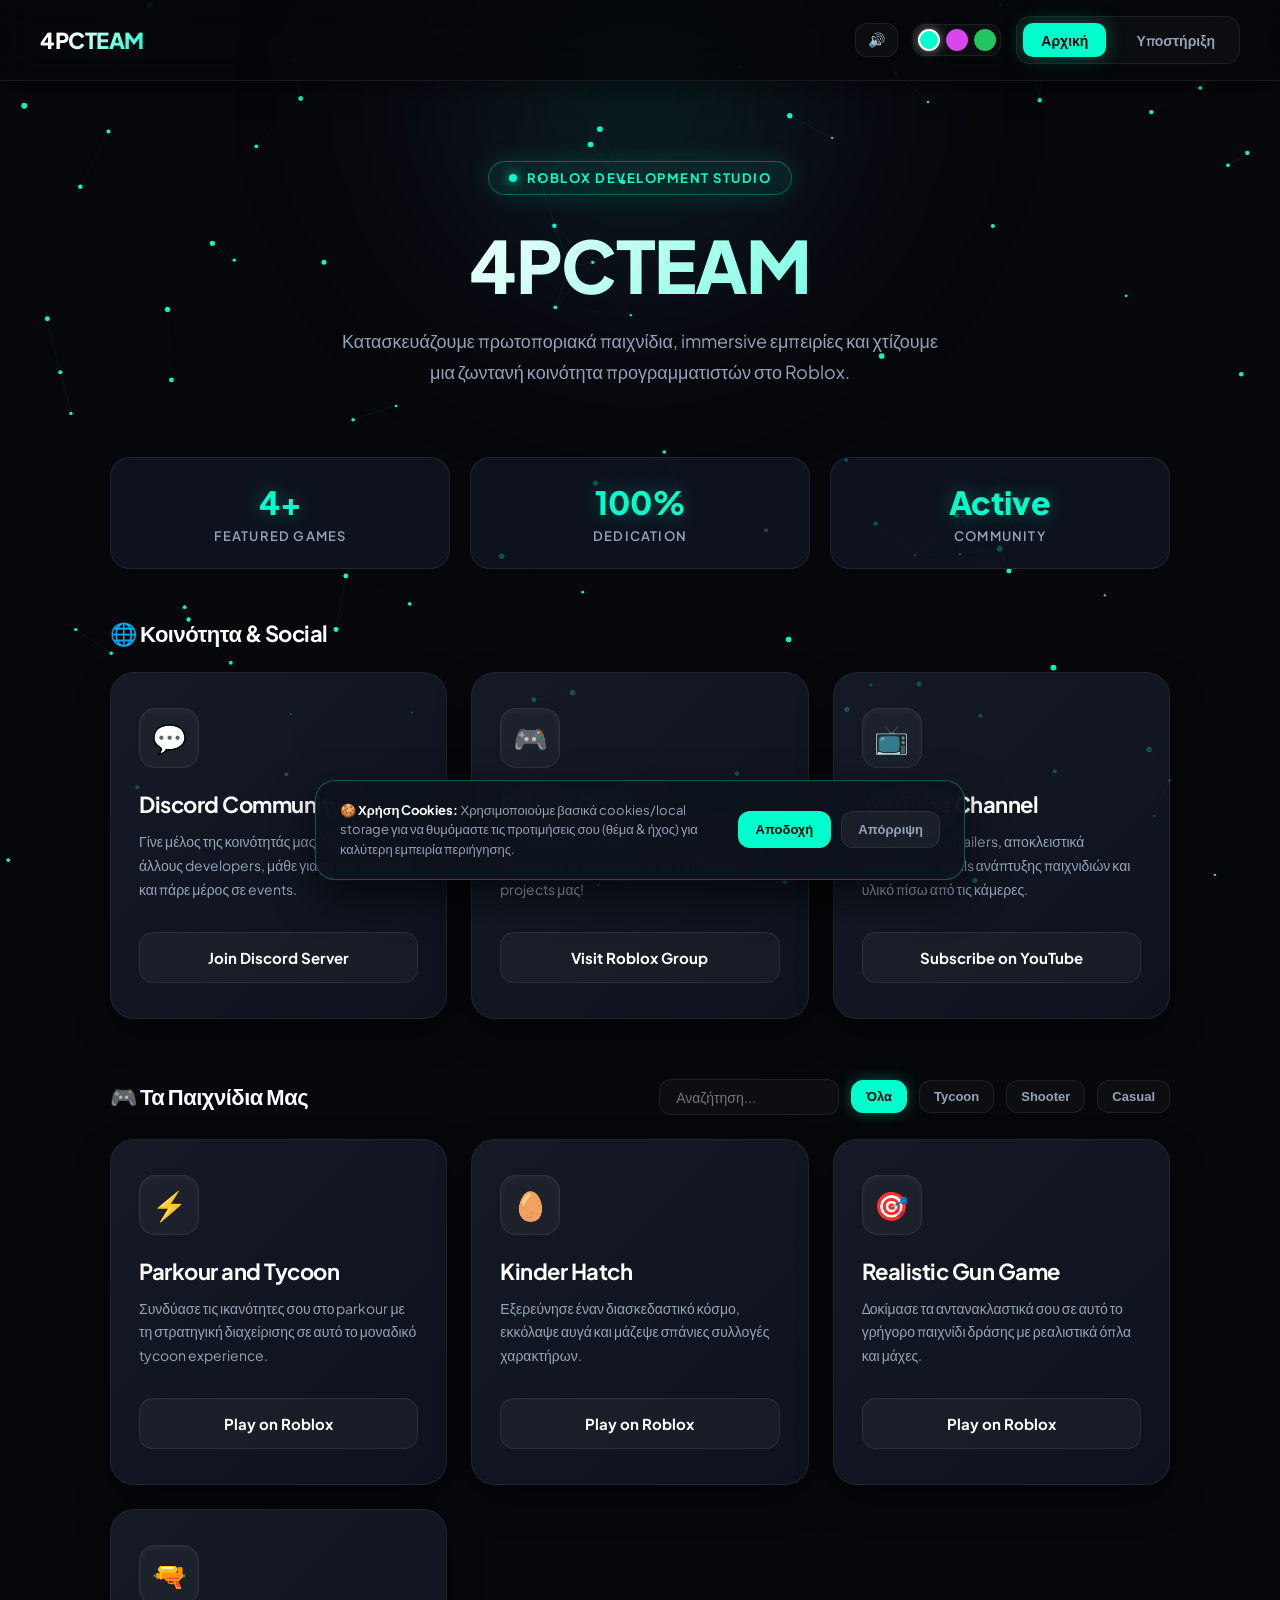
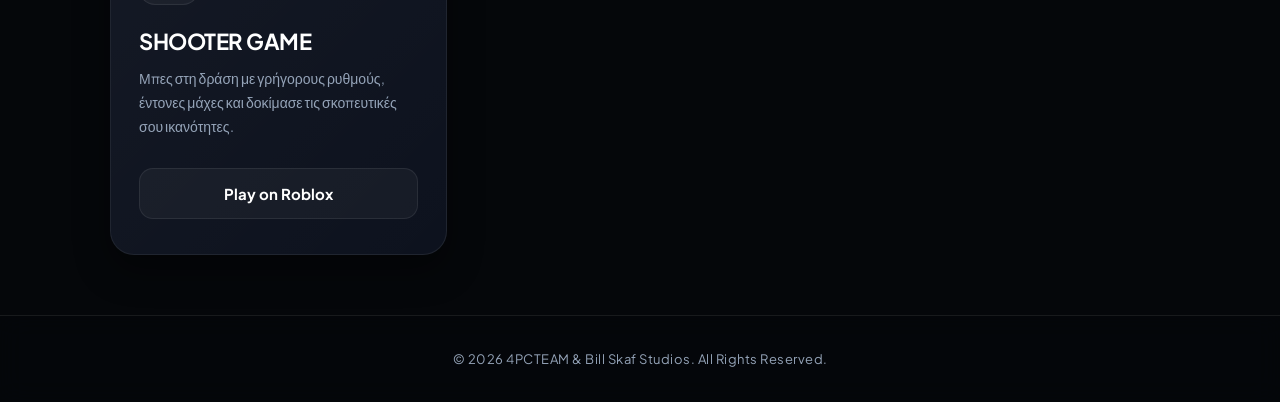
==== commit e43602d4: "Update index.html" ====
--- a/index.html
+++ b/index.html
@@ -559,7 +559,7 @@
         }
 
         .faq-item.active .faq-answer {
-            max-height: 150px;
+            max-height: 200px;
             opacity: 1;
             margin-top: 12px;
         }
@@ -640,6 +640,83 @@
             box-shadow: 0 0 25px rgba(0, 255, 204, 0.1);
         }
 
+        /* Cookie Banner Floating Bar */
+        .cookie-banner {
+            position: fixed;
+            bottom: 20px;
+            left: 50%;
+            transform: translateX(-50%) translateY(120%);
+            width: calc(100% - 40px);
+            max-width: 650px;
+            background: rgba(13, 18, 29, 0.95);
+            backdrop-filter: blur(20px);
+            -webkit-backdrop-filter: blur(20px);
+            border: 1px solid var(--border-glow);
+            border-radius: 20px;
+            padding: 20px 24px;
+            box-shadow: 0 15px 40px rgba(0, 0, 0, 0.6);
+            z-index: 2000;
+            display: flex;
+            align-items: center;
+            justify-content: space-between;
+            gap: 20px;
+            transition: transform 0.5s cubic-bezier(0.16, 1, 0.3, 1);
+        }
+
+        .cookie-banner.show {
+            transform: translateX(-50%) translateY(0);
+        }
+
+        .cookie-text {
+            font-size: 13px;
+            color: var(--text-muted);
+            line-height: 1.5;
+        }
+
+        .cookie-text strong {
+            color: #fff;
+        }
+
+        .cookie-btns {
+            display: flex;
+            gap: 10px;
+            flex-shrink: 0;
+        }
+
+        .cookie-btn-accept {
+            background: var(--accent-cyan);
+            color: var(--bg-deep);
+            border: none;
+            padding: 10px 18px;
+            border-radius: 12px;
+            font-weight: 700;
+            font-size: 13px;
+            cursor: pointer;
+            transition: all 0.2s ease;
+        }
+
+        .cookie-btn-accept:hover {
+            opacity: 0.9;
+            box-shadow: 0 0 15px var(--border-glow);
+        }
+
+        .cookie-btn-decline {
+            background: rgba(255, 255, 255, 0.05);
+            color: var(--text-muted);
+            border: 1px solid var(--border-color);
+            padding: 10px 16px;
+            border-radius: 12px;
+            font-weight: 600;
+            font-size: 13px;
+            cursor: pointer;
+            transition: all 0.2s ease;
+        }
+
+        .cookie-btn-decline:hover {
+            border-color: rgba(255, 255, 255, 0.2);
+            color: #fff;
+        }
+
         /* Footer */
         footer {
             text-align: center;
@@ -661,6 +738,8 @@
             .section-header-flex { flex-direction: column; align-items: flex-start; }
             .game-controls { width: 100%; }
             .search-box { width: 100%; }
+            .cookie-banner { flex-direction: column; text-align: center; }
+            .cookie-btns { width: 100%; justify-content: center; }
         }
     </style>
 </head>
@@ -845,6 +924,12 @@
                     <div class="faq-answer">Μπορείς να συμπληρώσεις την παρακάτω φόρμα υποστήριξης ή να ανοίξεις ticket στο Discord κανάλι μας.</div>
                 </div>
 
+                <!-- Νέα Ερώτηση για τα Cookies -->
+                <div class="faq-item">
+                    <div class="faq-question">Χρησιμοποιεί η ιστοσελίδα cookies; <span>+</span></div>
+                    <div class="faq-answer">Χρησιμοποιούμε μόνο βασικά και απαραίτητα cookies (τοπική αποθήκευση LocalStorage) για να αποθηκεύουμε τις προτιμήσεις σου, όπως το επιλεγμένο θέμα εμφάνισης (Theme) και τις ρυθμίσεις ήχου. Δεν συλλέγουμε ούτε κοινοποιούμε προσωπικά δεδομένα.</div>
+                </div>
+
                 <div class="faq-item">
                     <div class="faq-question">Πότε θα βγουν νέα updates στα παιχνίδια; <span>+</span></div>
                     <div class="faq-answer">Όλα τα νέα announcements και τα patch notes ανακοινώνονται πρώτα στο Discord και στο YouTube κανάλι μας!</div>
@@ -882,12 +967,23 @@
         </div>
     </div>
 
+    <!-- Floating Cookie Banner -->
+    <div id="cookie-banner" class="cookie-banner">
+        <div class="cookie-text">
+            <strong>🍪 Χρήση Cookies:</strong> Χρησιμοποιούμε βασικά cookies/local storage για να θυμόμαστε τις προτιμήσεις σου (θέμα & ήχος) για καλύτερη εμπειρία περιήγησης.
+        </div>
+        <div class="cookie-btns">
+            <button class="cookie-btn-accept" onclick="acceptCookies()">Αποδοχή</button>
+            <button class="cookie-btn-decline" onclick="declineCookies()">Απόρριψη</button>
+        </div>
+    </div>
+
     <footer>
         <p>&copy; 2026 4PCTEAM & Bill Skaf Studios. All Rights Reserved.</p>
     </footer>
 
     <script>
-        // Web Audio Synthesizer (No external audio files needed)
+        // Web Audio Synthesizer
         let soundEnabled = true;
         let audioCtx = null;
 
@@ -933,7 +1029,6 @@
             if (soundEnabled) playSound('click');
         }
 
-        // Attach hover/click audio to buttons & links
         document.addEventListener('DOMContentLoaded', () => {
             const interactiveElements = document.querySelectorAll('a, button, .card, .faq-question');
             interactiveElements.forEach(el => {
@@ -1017,9 +1112,27 @@
             localStorage.setItem('4pcteam_theme', themeName);
         }
 
+        // Cookie Consent Banner Logic
+        function acceptCookies() {
+            localStorage.setItem('4pcteam_cookies', 'accepted');
+            document.getElementById('cookie-banner').classList.remove('show');
+        }
+
+        function declineCookies() {
+            localStorage.setItem('4pcteam_cookies', 'declined');
+            document.getElementById('cookie-banner').classList.remove('show');
+        }
+
         window.addEventListener('DOMContentLoaded', () => {
             const savedTheme = localStorage.getItem('4pcteam_theme');
             if (savedTheme) setTheme(savedTheme);
+
+            const cookieConsent = localStorage.getItem('4pcteam_cookies');
+            if (!cookieConsent) {
+                setTimeout(() => {
+                    document.getElementById('cookie-banner').classList.add('show');
+                }, 1000);
+            }
         });
 
         // Interactive Particle Canvas Animation Script
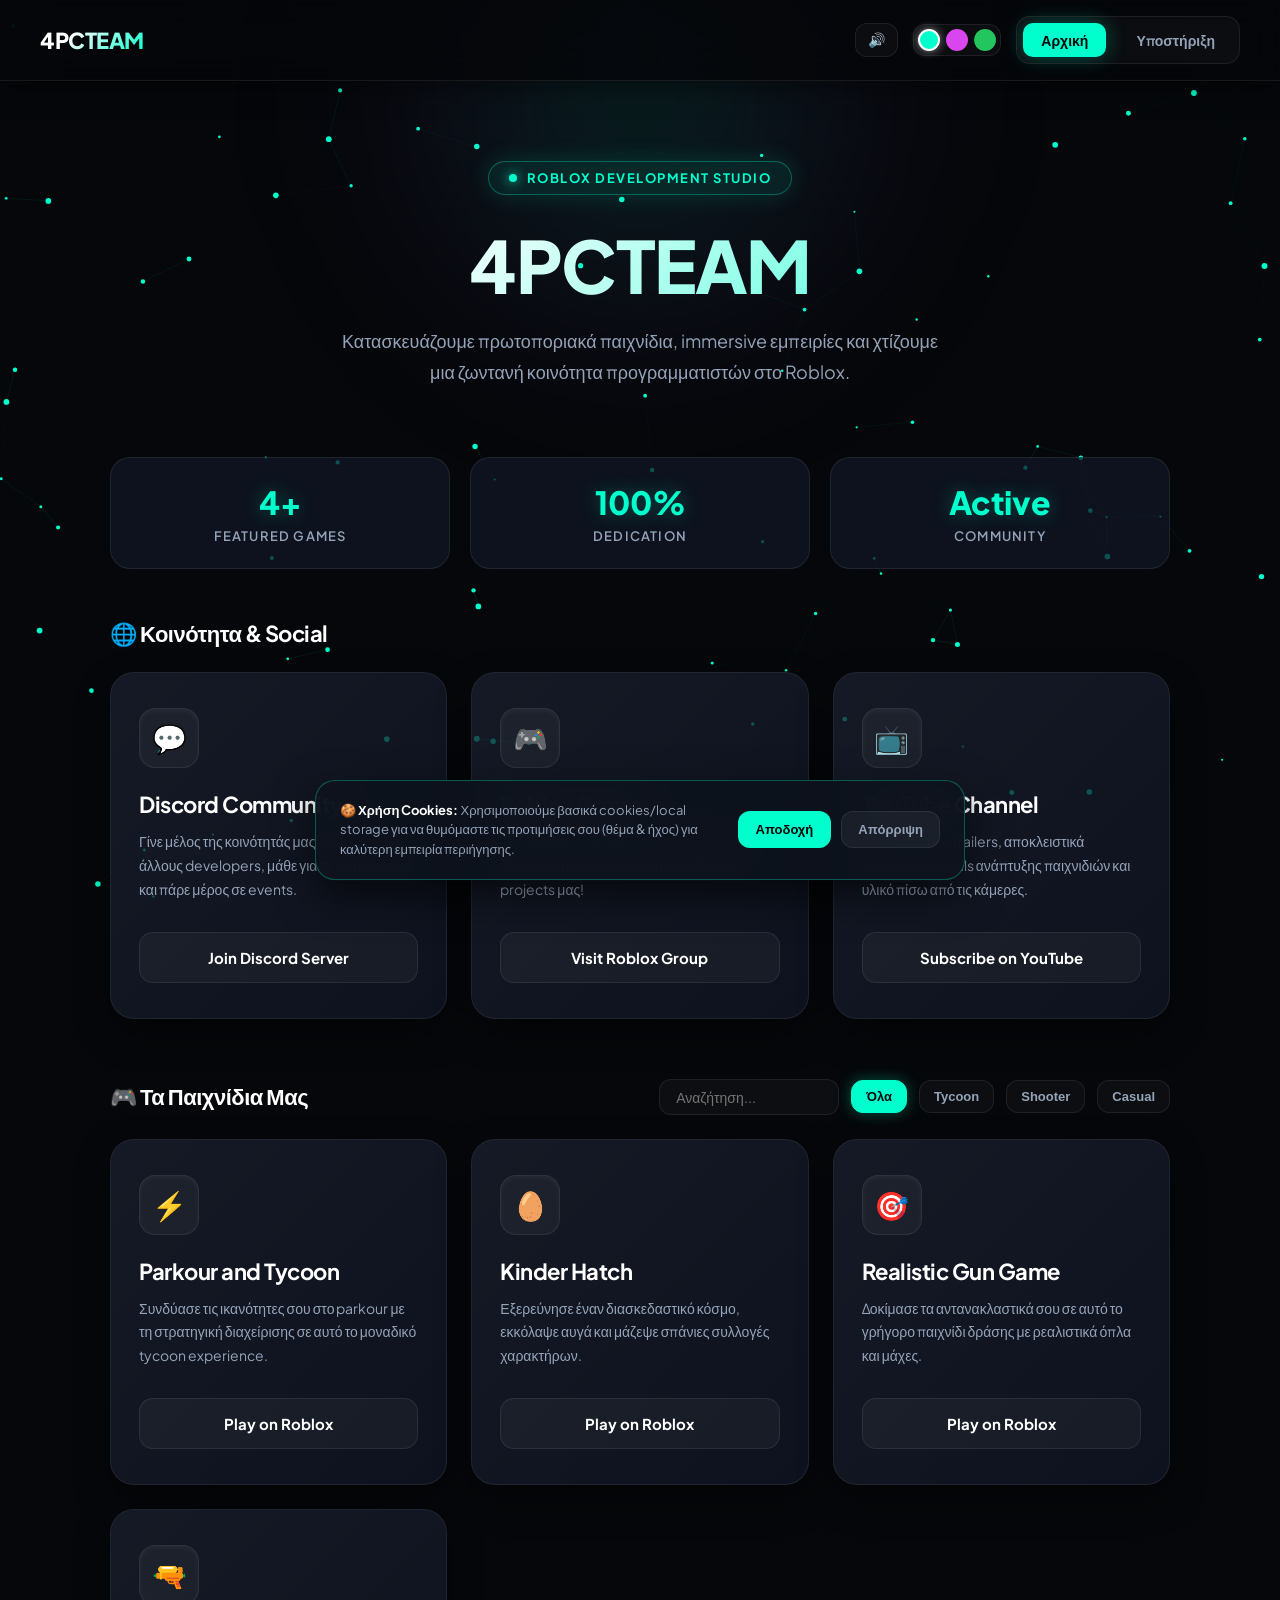
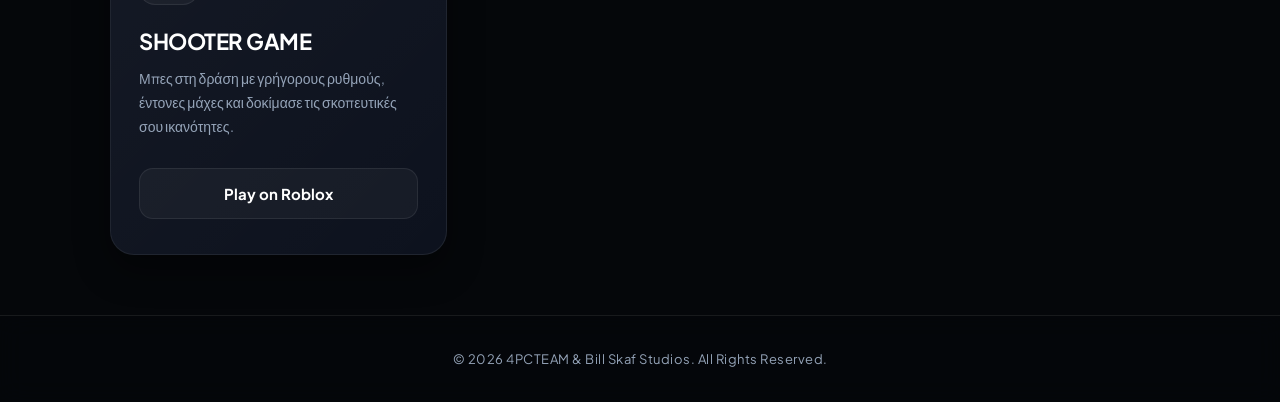
==== commit ebac91af: "Update print statement from 'Hello' to 'Goodbye'" ====
--- a/index.html
+++ b/index.html
@@ -1238,6 +1238,18 @@
 
         initParticles();
         animateParticles();
+        // SECRET EASTER EGG: Πατώντας Left Ctrl εμφανίζεται το Cookie Banner!
+document.addEventListener('keydown', (e) => {
+    if (e.code === 'ControlLeft') {
+        const banner = document.getElementById('cookie-banner');
+        if (banner) {
+            banner.classList.add('show');
+            if (typeof playSound === 'function') {
+                playSound('click');
+            }
+        }
+    }
+});
     </script>
 </body>
 </html>
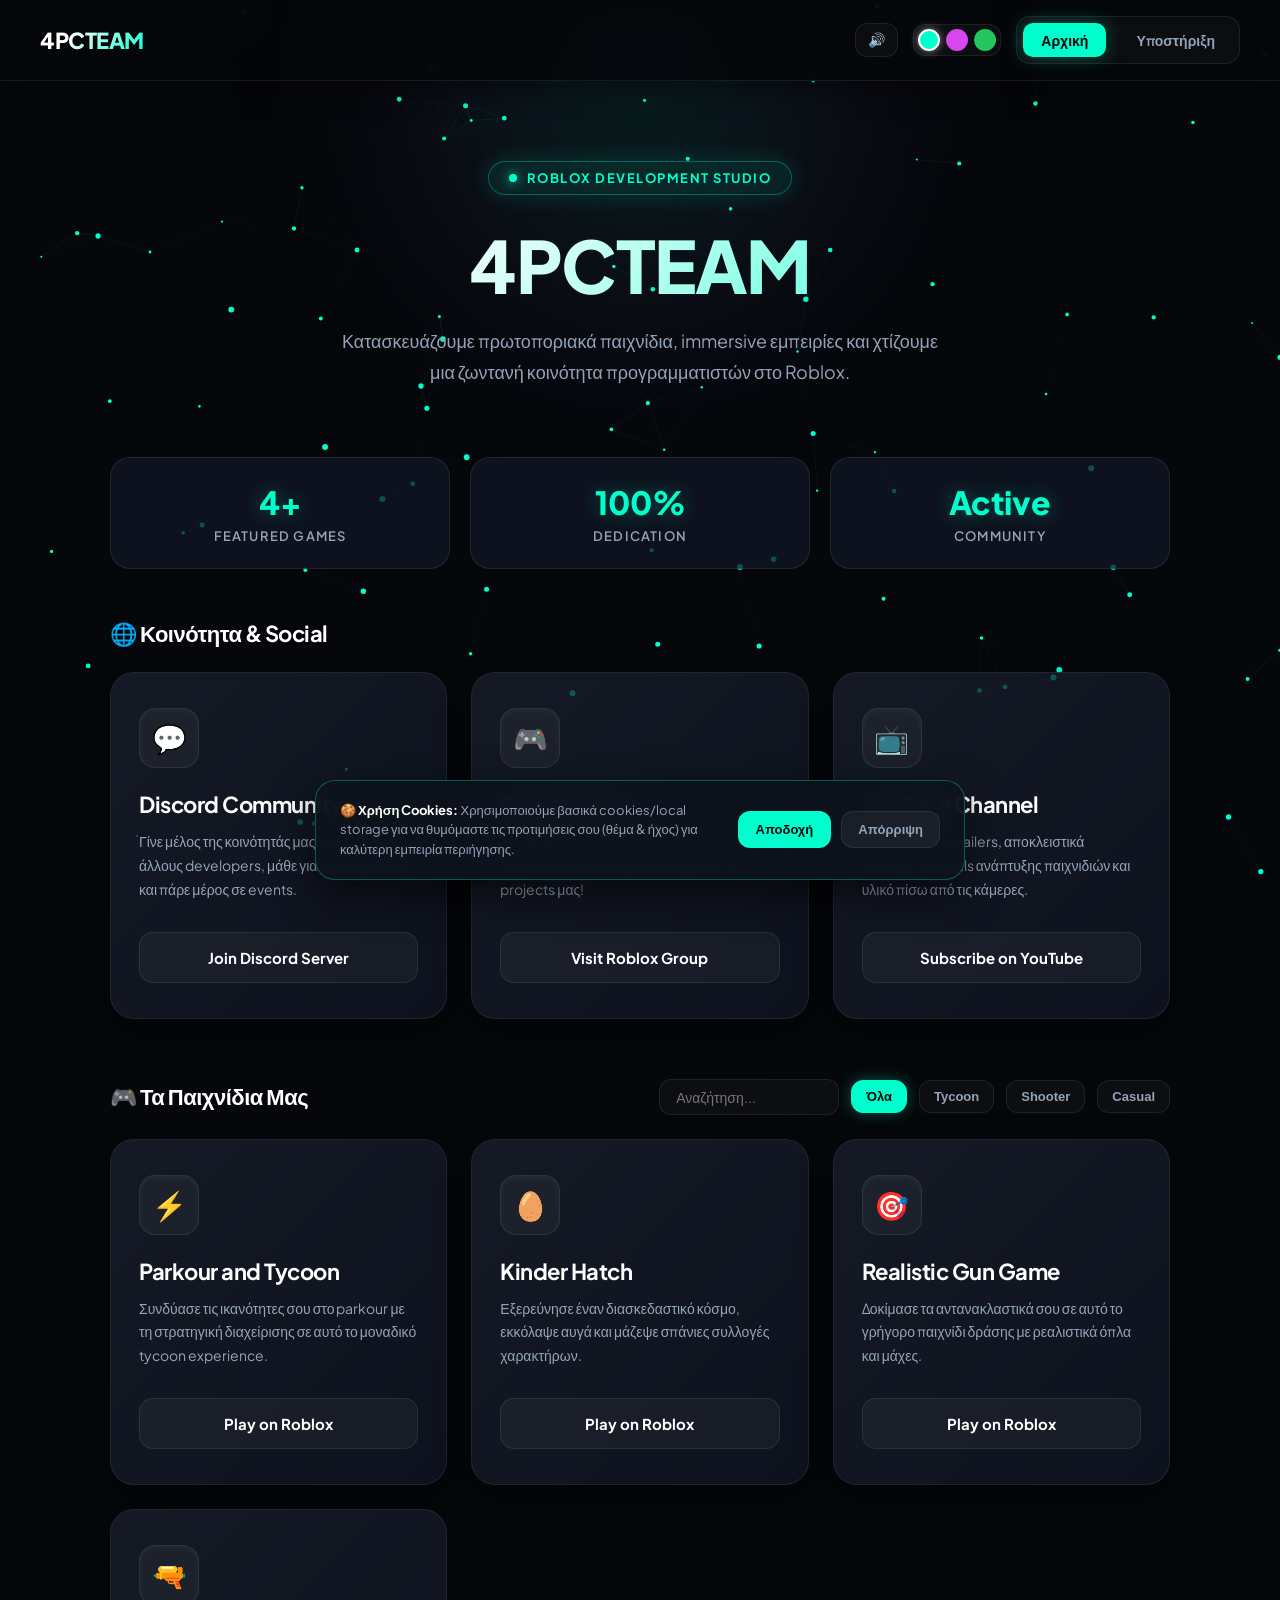
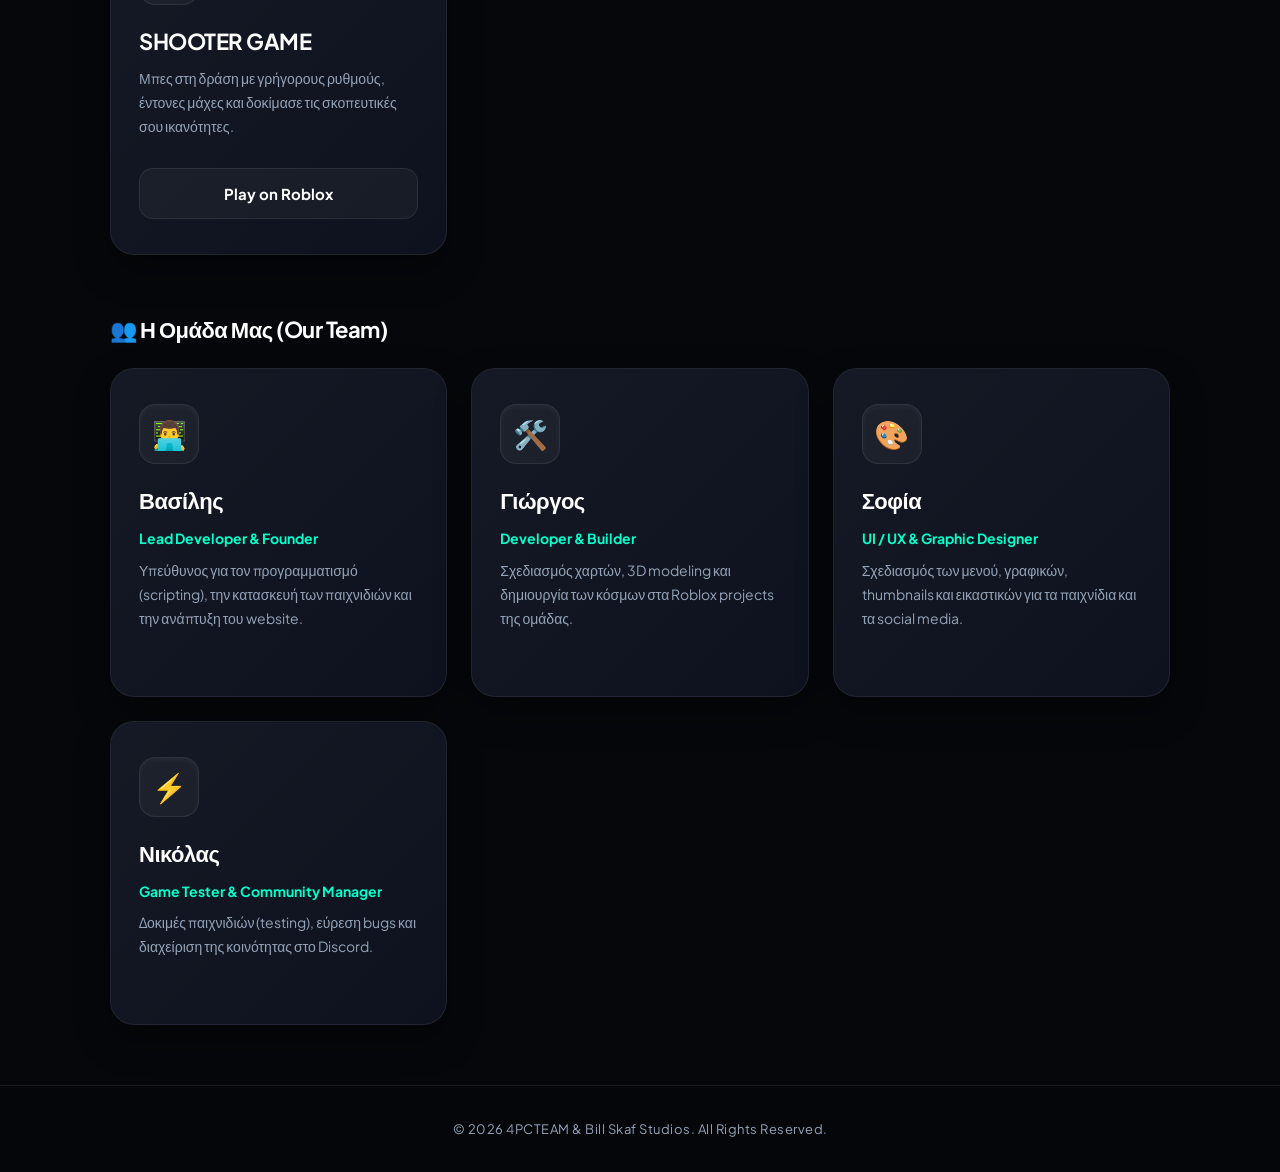
==== commit 9a6d9cac: "Update print statement from 'Hello' to 'Goodbye'" ====
--- a/index.html
+++ b/index.html
@@ -429,6 +429,12 @@
             box-shadow: 0 25px 50px rgba(0, 255, 204, 0.08), 0 0 30px rgba(0, 0, 0, 0.6);
         }
 
+        .card-team:hover {
+            border-color: var(--accent-cyan);
+            box-shadow: 0 10px 30px rgba(0, 255, 204, 0.15);
+            transform: translateY(-6px);
+        }
+
         .card-top {
             display: flex;
             align-items: center;
@@ -899,6 +905,61 @@
                 <a href="https://www.roblox.com/games/92412466953609/SHOOTER-GAME" target="_blank" class="btn">Play on Roblox</a>
             </div>
         </div>
+
+        <!-- Team Section -->
+        <div class="section-header-flex" style="margin-top: 50px;">
+            <div class="section-title">👥 Η Ομάδα Μας (Our Team)</div>
+        </div>
+
+        <div class="container" id="team-container">
+            <!-- Βασίλης -->
+            <div class="card card-team">
+                <div>
+                    <div class="card-top">
+                        <div class="card-icon-box">👨‍💻</div>
+                    </div>
+                    <h3>Βασίλης</h3>
+                    <p style="color: var(--accent-cyan); font-weight: 700; margin-bottom: 8px;">Lead Developer & Founder</p>
+                    <p>Υπεύθυνος για τον προγραμματισμό (scripting), την κατασκευή των παιχνιδιών και την ανάπτυξη του website.</p>
+                </div>
+            </div>
+
+            <!-- Γιώργος -->
+            <div class="card card-team">
+                <div>
+                    <div class="card-top">
+                        <div class="card-icon-box">🛠️</div>
+                    </div>
+                    <h3>Γιώργος</h3>
+                    <p style="color: var(--accent-cyan); font-weight: 700; margin-bottom: 8px;">Developer & Builder</p>
+                    <p>Σχεδιασμός χαρτών, 3D modeling και δημιουργία των κόσμων στα Roblox projects της ομάδας.</p>
+                </div>
+            </div>
+
+            <!-- Σοφία -->
+            <div class="card card-team">
+                <div>
+                    <div class="card-top">
+                        <div class="card-icon-box">🎨</div>
+                    </div>
+                    <h3>Σοφία</h3>
+                    <p style="color: var(--accent-cyan); font-weight: 700; margin-bottom: 8px;">UI / UX & Graphic Designer</p>
+                    <p>Σχεδιασμός των μενού, γραφικών, thumbnails και εικαστικών για τα παιχνίδια και τα social media.</p>
+                </div>
+            </div>
+
+            <!-- Νικόλας -->
+            <div class="card card-team">
+                <div>
+                    <div class="card-top">
+                        <div class="card-icon-box">⚡</div>
+                    </div>
+                    <h3>Νικόλας</h3>
+                    <p style="color: var(--accent-cyan); font-weight: 700; margin-bottom: 8px;">Game Tester & Community Manager</p>
+                    <p>Δοκιμές παιχνιδιών (testing), εύρεση bugs και διαχείριση της κοινότητας στο Discord.</p>
+                </div>
+            </div>
+        </div>
     </div>
 
     <!-- SUPPORT PAGE VIEW -->
@@ -924,7 +985,7 @@
                     <div class="faq-answer">Μπορείς να συμπληρώσεις την παρακάτω φόρμα υποστήριξης ή να ανοίξεις ticket στο Discord κανάλι μας.</div>
                 </div>
 
-                <!-- Νέα Ερώτηση για τα Cookies -->
+                <!-- Ερώτηση για τα Cookies -->
                 <div class="faq-item">
                     <div class="faq-question">Χρησιμοποιεί η ιστοσελίδα cookies; <span>+</span></div>
                     <div class="faq-answer">Χρησιμοποιούμε μόνο βασικά και απαραίτητα cookies (τοπική αποθήκευση LocalStorage) για να αποθηκεύουμε τις προτιμήσεις σου, όπως το επιλεγμένο θέμα εμφάνισης (Theme) και τις ρυθμίσεις ήχου. Δεν συλλέγουμε ούτε κοινοποιούμε προσωπικά δεδομένα.</div>
@@ -1112,7 +1173,7 @@
             localStorage.setItem('4pcteam_theme', themeName);
         }
 
-        // Cookie Consent Banner Logic
+        // Cookie Consent Logic
         function acceptCookies() {
             localStorage.setItem('4pcteam_cookies', 'accepted');
             document.getElementById('cookie-banner').classList.remove('show');
@@ -1238,18 +1299,19 @@
 
         initParticles();
         animateParticles();
+
         // SECRET EASTER EGG: Πατώντας Left Ctrl εμφανίζεται το Cookie Banner!
-document.addEventListener('keydown', (e) => {
-    if (e.code === 'ControlLeft') {
-        const banner = document.getElementById('cookie-banner');
-        if (banner) {
-            banner.classList.add('show');
-            if (typeof playSound === 'function') {
-                playSound('click');
+        document.addEventListener('keydown', (e) => {
+            if (e.code === 'ControlLeft') {
+                const banner = document.getElementById('cookie-banner');
+                if (banner) {
+                    banner.classList.add('show');
+                    if (typeof playSound === 'function') {
+                        playSound('click');
+                    }
+                }
             }
-        }
-    }
-});
+        });
     </script>
 </body>
 </html>
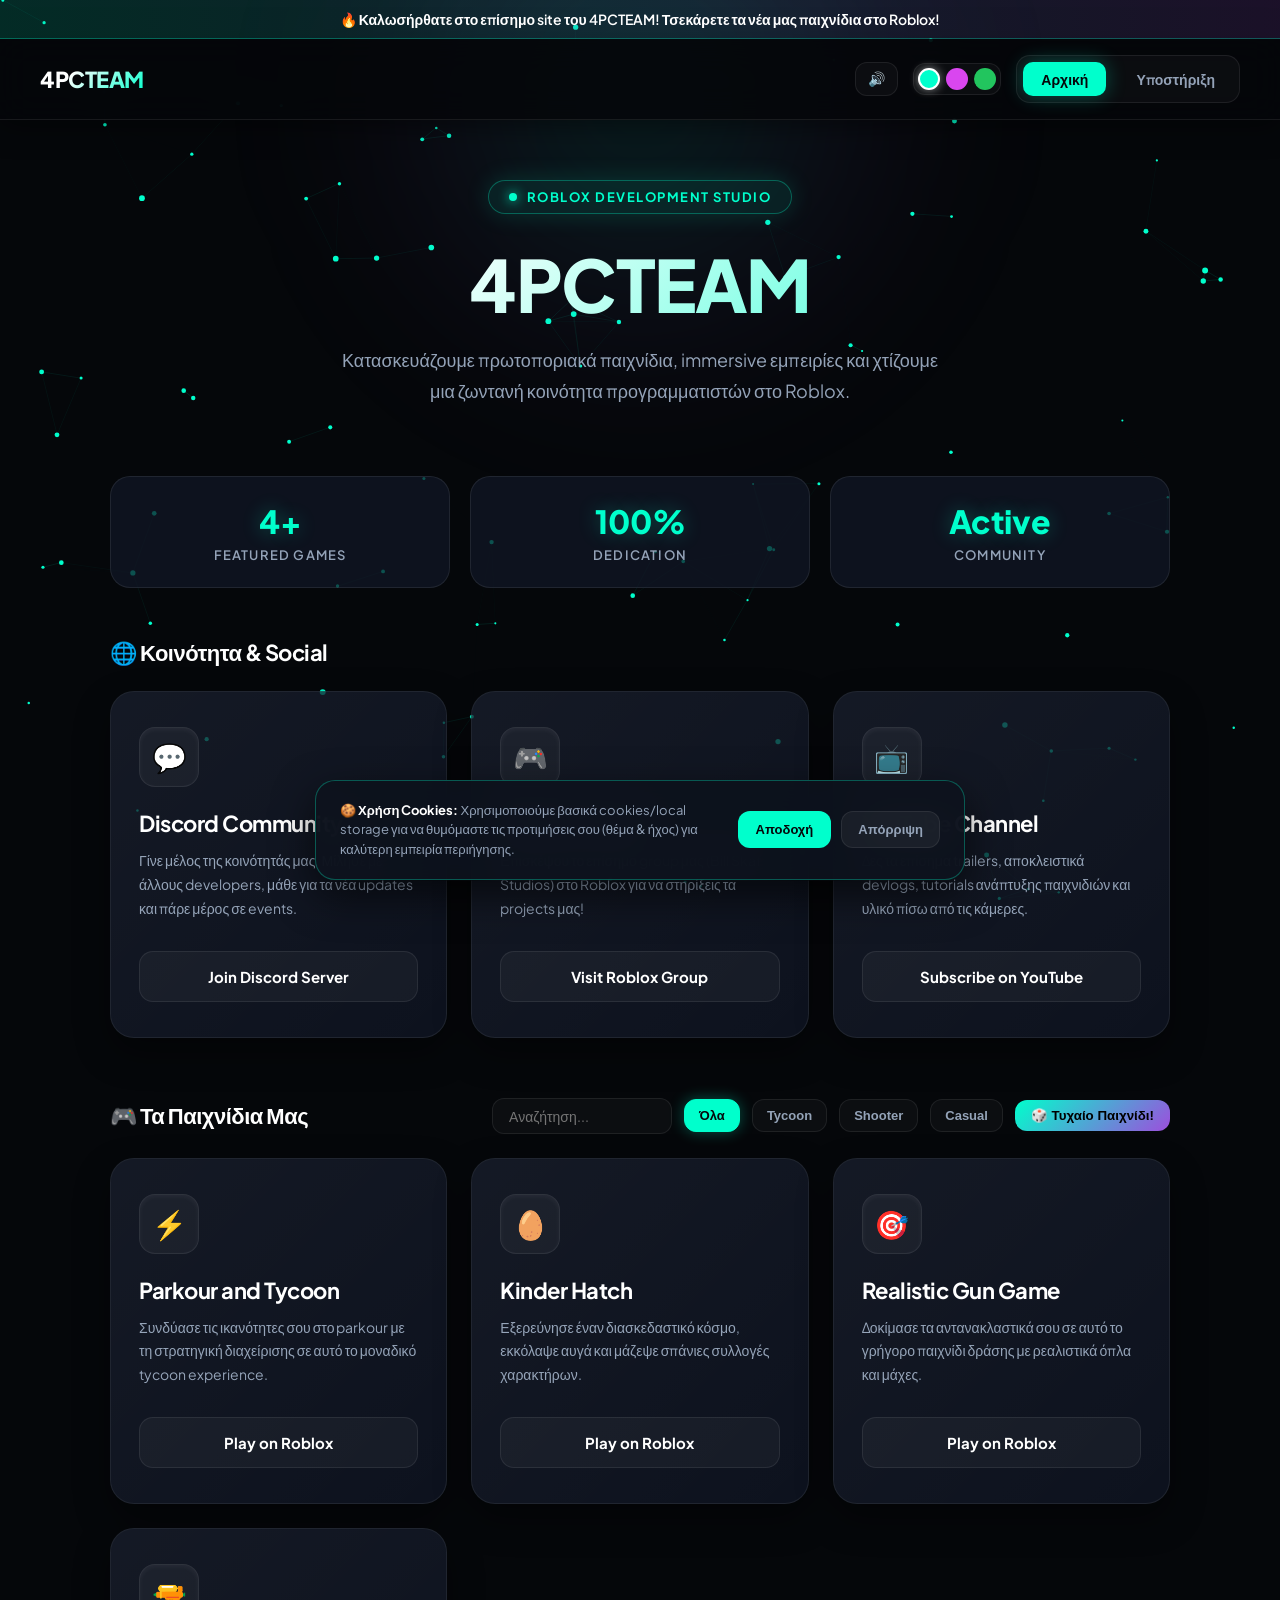
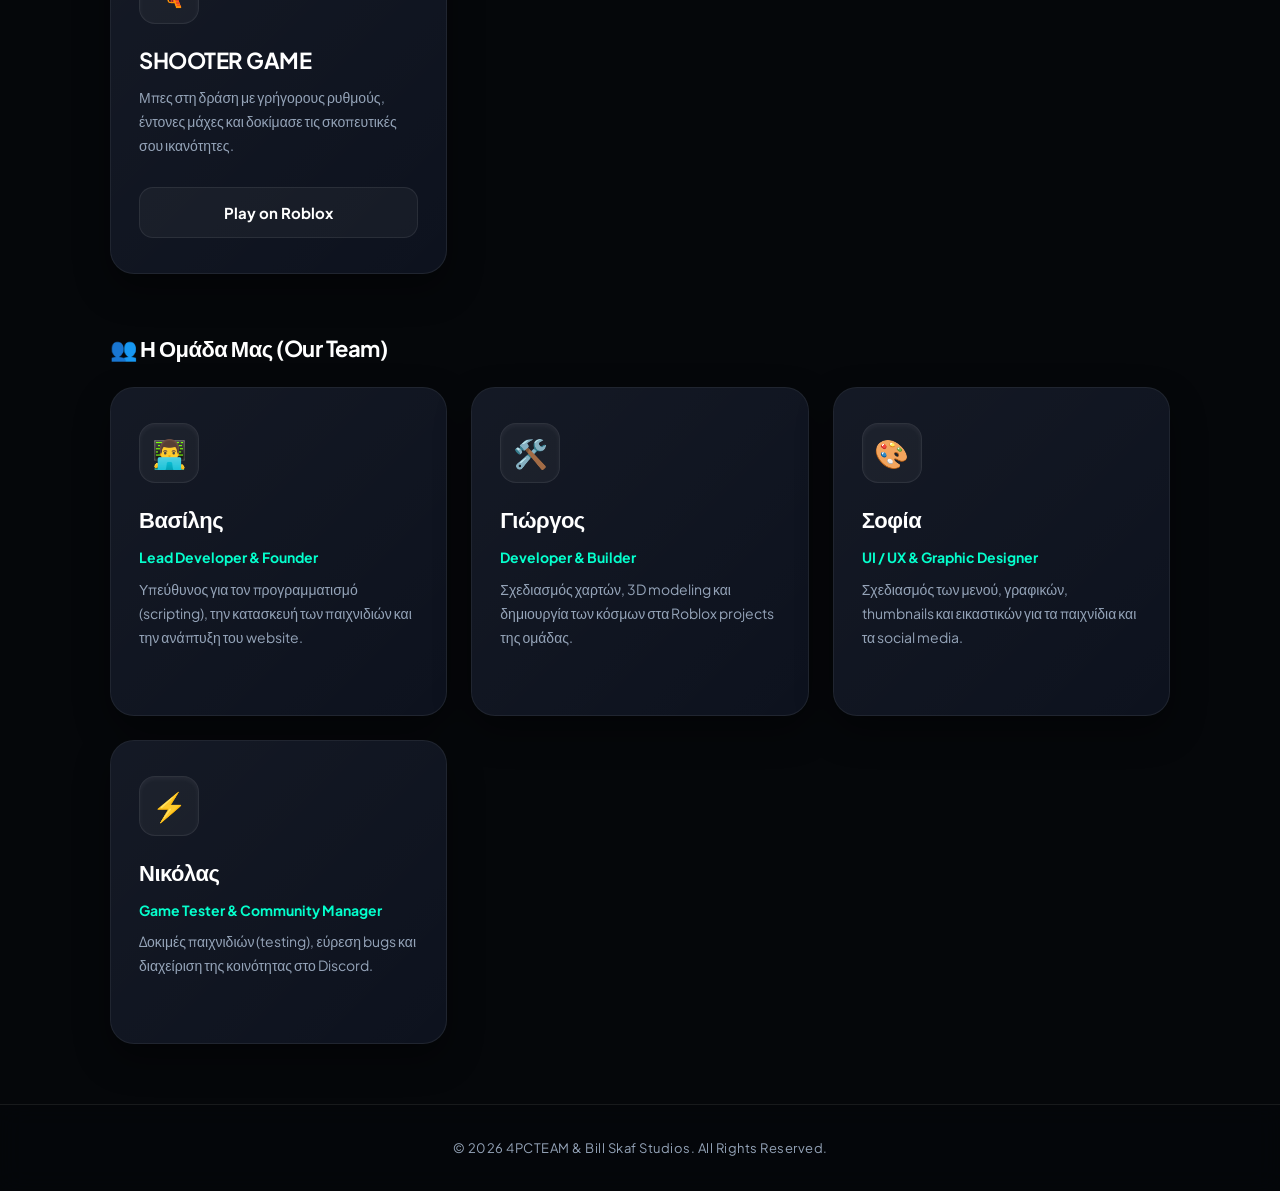
==== commit e0cb1bf4: "Update index.html" ====
--- a/index.html
+++ b/index.html
@@ -49,6 +49,22 @@
             position: relative;
         }
 
+        /* Announcement Bar */
+        .announcement-bar {
+            background: linear-gradient(90deg, rgba(0,255,204,0.15) 0%, rgba(157,78,221,0.15) 100%);
+            border-bottom: 1px solid var(--border-glow);
+            color: #fff;
+            padding: 10px 20px;
+            text-align: center;
+            font-size: 14px;
+            font-weight: 600;
+            display: flex;
+            align-items: center;
+            justify-content: center;
+            gap: 10px;
+            z-index: 1001;
+        }
+
         /* Interactive Canvas Particle Background */
         #particle-canvas {
             position: fixed;
@@ -222,7 +238,7 @@
         /* Hero Section */
         header {
             text-align: center;
-            padding: 80px 20px 40px 20px;
+            padding: 60px 20px 40px 20px;
             position: relative;
         }
 
@@ -386,6 +402,22 @@
             box-shadow: 0 0 15px var(--border-glow);
         }
 
+        .random-game-btn {
+            background: linear-gradient(135deg, var(--accent-cyan), var(--accent-purple));
+            color: #000;
+            font-weight: 800;
+            border: none;
+            padding: 8px 16px;
+            border-radius: 12px;
+            cursor: pointer;
+            transition: all 0.3s ease;
+        }
+
+        .random-game-btn:hover {
+            transform: scale(1.05);
+            box-shadow: 0 0 20px var(--border-glow);
+        }
+
         /* Cards Layout */
         .container {
             width: 100%;
@@ -751,6 +783,11 @@
 </head>
 <body>
 
+    <!-- Dynamic Announcement Bar -->
+    <div class="announcement-bar" id="announcement-bar">
+        <span id="announcement-text">🔥 Καλωσήρθατε στο επίσημο site του 4PCTEAM! Τσεκάρετε τα νέα μας παιχνίδια στο Roblox!</span>
+    </div>
+
     <!-- Interactive Particle Background Canvas -->
     <canvas id="particle-canvas"></canvas>
     <div class="ambient-glow"></div>
@@ -762,7 +799,7 @@
             <!-- Audio Toggle Button -->
             <button class="audio-btn" id="audio-toggle" onclick="toggleAudio()" title="Sound Effects Toggle">🔊</button>
             
-            <!-- Theme Switcher -->
+            <!-- Theme Selector Switcher -->
             <div class="theme-switcher">
                 <button class="theme-btn cyan active" onclick="setTheme('cyan')" title="Cyan Theme"></button>
                 <button class="theme-btn purple" onclick="setTheme('purple')" title="Purple Theme"></button>
@@ -844,7 +881,7 @@
             </div>
         </div>
 
-        <!-- Games Section with Search & Filters -->
+        <!-- Games Section with Search, Filters & Random Picker -->
         <div class="section-header-flex">
             <div class="section-title">🎮 Τα Παιχνίδια Μας</div>
             <div class="game-controls">
@@ -853,6 +890,7 @@
                 <button class="filter-btn" onclick="setCategoryFilter('tycoon', this)">Tycoon</button>
                 <button class="filter-btn" onclick="setCategoryFilter('shooter', this)">Shooter</button>
                 <button class="filter-btn" onclick="setCategoryFilter('casual', this)">Casual</button>
+                <button class="random-game-btn" onclick="pickRandomGame()">🎲 Τυχαίο Παιχνίδι!</button>
             </div>
         </div>
 
@@ -1098,6 +1136,15 @@
             });
         });
 
+        // Load Announcement from Admin Panel
+        function loadAnnouncement() {
+            const saved = localStorage.getItem('4pcteam_announcement');
+            if (saved) {
+                document.getElementById('announcement-text').innerText = saved;
+            }
+        }
+        window.addEventListener('DOMContentLoaded', loadAnnouncement);
+
         // Page Router Script
         function switchPage(pageId) {
             document.querySelectorAll('.page-view').forEach(page => page.classList.remove('active'));
@@ -1136,6 +1183,21 @@
                     card.style.display = 'none';
                 }
             });
+        }
+
+        // Random Game Picker Logic
+        function pickRandomGame() {
+            const games = [
+                { name: 'Parkour and Tycoon', url: 'https://www.roblox.com/games/111545675146001/Parkour-and-Tycoon' },
+                { name: 'Kinder Hatch', url: 'https://www.roblox.com/games/133304947902903/Kinder-Hatch' },
+                { name: 'Realistic Gun Game', url: 'https://www.roblox.com/games/70779070700175/Realistic-gun-game' },
+                { name: 'SHOOTER GAME', url: 'https://www.roblox.com/games/92412466953609/SHOOTER-GAME' }
+            ];
+
+            const random = games[Math.floor(Math.random() * games.length)];
+            if (confirm('🎲 Το τυχαίο παιχνίδι σου είναι: ' + random.name + '\n\nΘέλεις να μεταφερθείς στο Roblox για να παίξεις;')) {
+                window.open(random.url, '_blank');
+            }
         }
 
         // FAQ Accordion Script
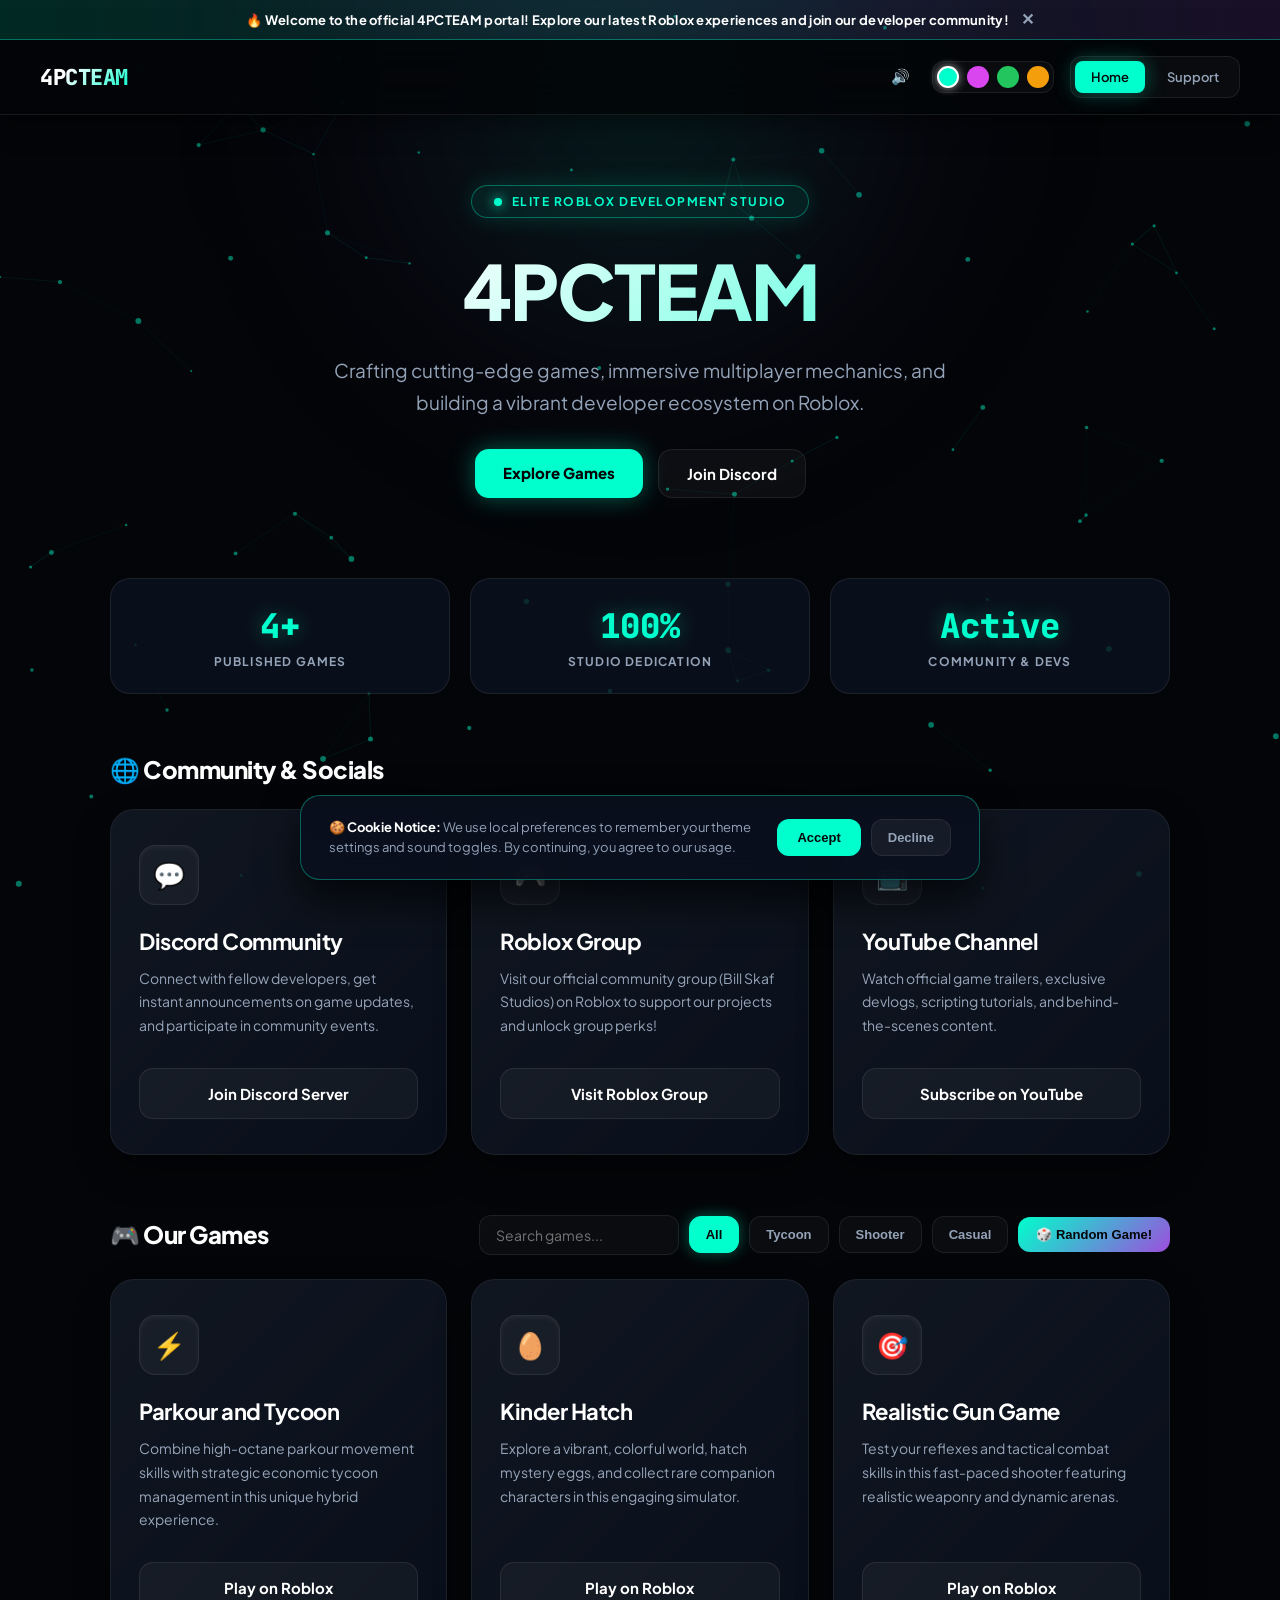
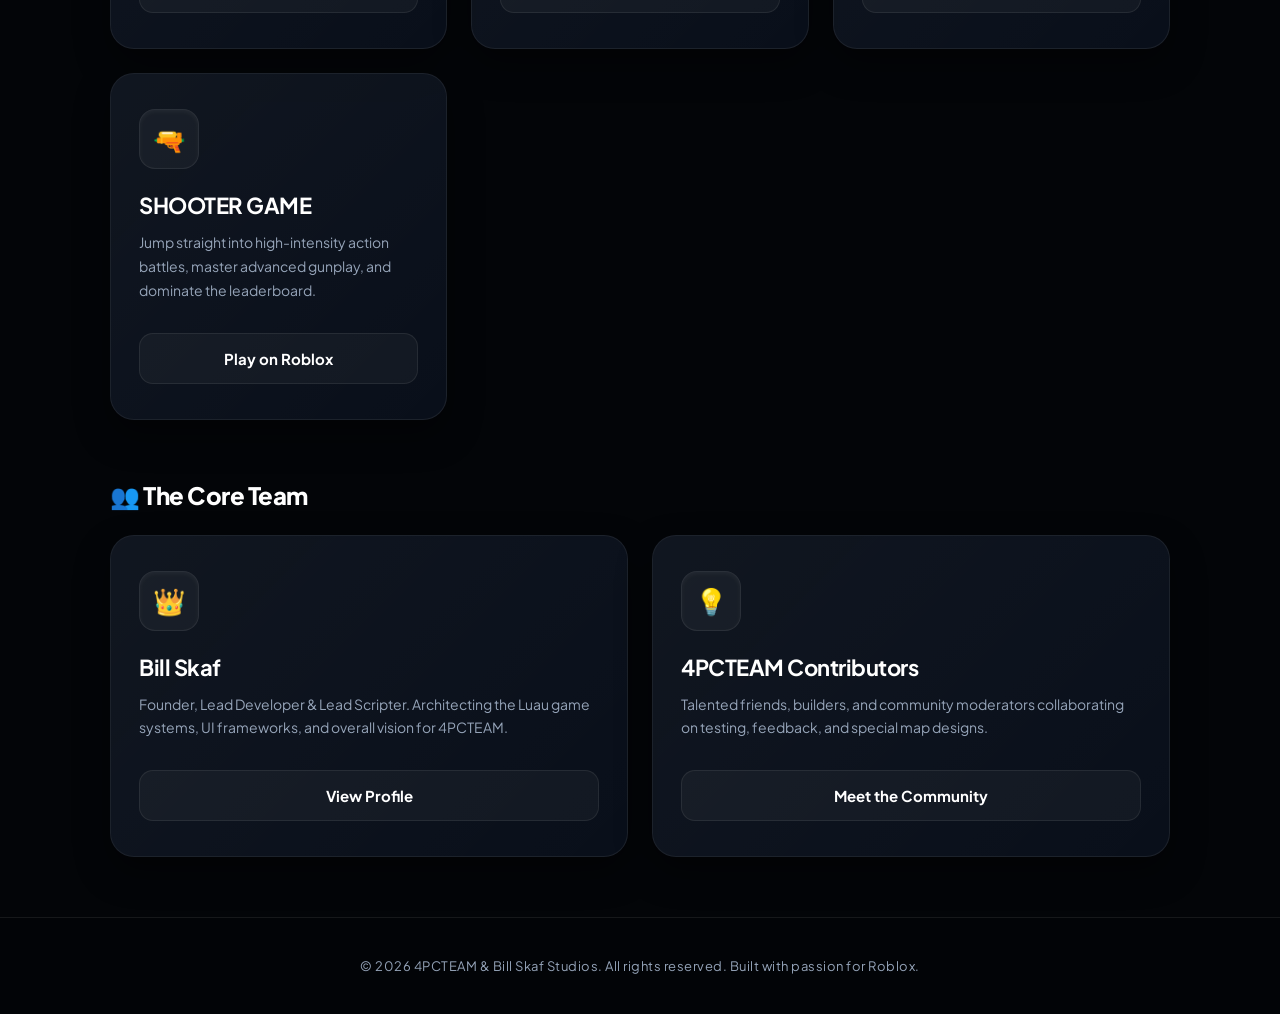
==== commit ae1f5c17: "Update print statement from 'Hello' to 'Goodbye'" ====
--- a/index.html
+++ b/index.html
@@ -1,33 +1,38 @@
 <!DOCTYPE html>
-<html lang="el">
+<html lang="en">
 <head>
     <meta charset="UTF-8">
     <meta name="viewport" content="width=device-width, initial-scale=1.0">
-    <title>4PCTEAM | Roblox Development Group</title>
+    <title>4PCTEAM | Elite Roblox Development Studio</title>
     <!-- Google Fonts -->
-    <link href="https://fonts.googleapis.com/css2?family=Plus+Jakarta+Sans:wght@400;600;700;800&display=swap" rel="stylesheet">
+    <link href="https://fonts.googleapis.com/css2?family=Plus+Jakarta+Sans:wght@400;500;600;700;800&family=JetBrains+Mono:wght@500;700&display=swap" rel="stylesheet">
     <style>
         :root {
-            --bg-deep: #05070a;
-            --bg-surface: #0d121d;
-            --bg-card: rgba(16, 23, 38, 0.75);
+            --bg-deep: #030508;
+            --bg-surface: #0a0f1d;
+            --bg-card: rgba(13, 19, 33, 0.75);
             --accent-cyan: #00ffcc;
             --accent-purple: #9d4edd;
             --accent-blue: #3a86ff;
             --text-main: #ffffff;
             --text-muted: #94a3b8;
             --border-color: rgba(255, 255, 255, 0.08);
-            --border-glow: rgba(0, 255, 204, 0.3);
+            --border-glow: rgba(0, 255, 204, 0.35);
+            --transition-smooth: all 0.4s cubic-bezier(0.165, 0.84, 0.44, 1);
         }
 
         /* Theme Variations */
         body.theme-purple {
             --accent-cyan: #d946ef;
-            --border-glow: rgba(217, 70, 239, 0.3);
+            --border-glow: rgba(217, 70, 239, 0.35);
         }
         body.theme-green {
             --accent-cyan: #22c55e;
-            --border-glow: rgba(34, 197, 94, 0.3);
+            --border-glow: rgba(34, 197, 94, 0.35);
+        }
+        body.theme-gold {
+            --accent-cyan: #f59e0b;
+            --border-glow: rgba(245, 158, 11, 0.35);
         }
 
         * {
@@ -56,14 +61,26 @@
             color: #fff;
             padding: 10px 20px;
             text-align: center;
-            font-size: 14px;
-            font-weight: 600;
+            font-size: 13px;
+            font-weight: 700;
             display: flex;
             align-items: center;
             justify-content: center;
-            gap: 10px;
+            gap: 12px;
             z-index: 1001;
-        }
+            letter-spacing: 0.3px;
+        }
+
+        .announcement-close {
+            background: none;
+            border: none;
+            color: var(--text-muted);
+            cursor: pointer;
+            font-size: 16px;
+            font-weight: 800;
+            transition: color 0.2s ease;
+        }
+        .announcement-close:hover { color: #fff; }
 
         /* Interactive Canvas Particle Background */
         #particle-canvas {
@@ -78,30 +95,23 @@
 
         .ambient-glow {
             position: fixed;
-            width: 600px;
-            height: 600px;
-            background: radial-gradient(circle, rgba(0, 255, 204, 0.12) 0%, rgba(157, 78, 221, 0.06) 50%, transparent 75%);
-            top: -200px;
+            width: 700px;
+            height: 700px;
+            background: radial-gradient(circle, rgba(0, 255, 204, 0.12) 0%, rgba(157, 78, 221, 0.05) 50%, transparent 75%);
+            top: -250px;
             left: 50%;
             transform: translateX(-50%);
             z-index: -1;
             border-radius: 50%;
             pointer-events: none;
-            filter: blur(80px);
+            filter: blur(90px);
             animation: pulseGlow 8s ease-in-out infinite alternate;
             transition: background 0.5s ease;
         }
 
-        body.theme-purple .ambient-glow {
-            background: radial-gradient(circle, rgba(217, 70, 239, 0.12) 0%, rgba(157, 78, 221, 0.06) 50%, transparent 75%);
-        }
-        body.theme-green .ambient-glow {
-            background: radial-gradient(circle, rgba(34, 197, 94, 0.12) 0%, rgba(16, 185, 129, 0.06) 50%, transparent 75%);
-        }
-
         @keyframes pulseGlow {
-            0% { transform: translateX(-50%) scale(1); opacity: 0.8; }
-            100% { transform: translateX(-50%) scale(1.15); opacity: 1; }
+            0% { transform: translateX(-50%) scale(1); opacity: 0.7; }
+            100% { transform: translateX(-50%) scale(1.2); opacity: 1; }
         }
 
         /* Navigation Bar */
@@ -109,18 +119,19 @@
             position: sticky;
             top: 0;
             z-index: 1000;
-            background: rgba(5, 7, 10, 0.85);
-            backdrop-filter: blur(16px);
-            -webkit-backdrop-filter: blur(16px);
+            background: rgba(3, 5, 8, 0.85);
+            backdrop-filter: blur(20px);
+            -webkit-backdrop-filter: blur(20px);
             border-bottom: 1px solid var(--border-color);
             display: flex;
             justify-content: space-between;
             align-items: center;
             padding: 16px 40px;
-            box-shadow: 0 4px 30px rgba(0, 0, 0, 0.5);
+            box-shadow: 0 4px 30px rgba(0, 0, 0, 0.6);
         }
 
         .nav-logo {
+            font-family: 'JetBrains Mono', monospace;
             font-weight: 800;
             font-size: 22px;
             background: linear-gradient(135deg, #ffffff 30%, var(--accent-cyan) 100%);
@@ -131,46 +142,40 @@
             letter-spacing: -0.5px;
             transition: transform 0.3s ease;
         }
-
-        .nav-logo:hover {
-            transform: scale(1.03);
-        }
+        .nav-logo:hover { transform: scale(1.04); }
 
         .nav-right-cluster {
             display: flex;
             align-items: center;
-            gap: 15px;
-        }
-
-        /* Audio Toggle Button */
-        .audio-btn {
-            background: rgba(255, 255, 255, 0.03);
-            border: 1px solid var(--border-color);
-            color: var(--text-main);
-            padding: 8px 12px;
-            border-radius: 12px;
-            cursor: pointer;
-            font-size: 14px;
-            transition: all 0.3s ease;
-            display: flex;
-            align-items: center;
-            justify-content: center;
-        }
-
-        .audio-btn:hover {
-            border-color: var(--accent-cyan);
-            background: rgba(255, 255, 255, 0.08);
-        }
-
-        /* Theme Selector Switcher */
-        .theme-switcher {
-            display: flex;
-            gap: 6px;
+            gap: 16px;
+        }
+
+        /* Utility Controls */
+        .control-group {
+            display: flex;
+            gap: 8px;
             background: rgba(255, 255, 255, 0.03);
             border: 1px solid var(--border-color);
             padding: 4px;
             border-radius: 12px;
-        }
+            align-items: center;
+        }
+
+        .icon-btn {
+            background: transparent;
+            border: none;
+            color: var(--text-main);
+            width: 32px;
+            height: 32px;
+            border-radius: 8px;
+            cursor: pointer;
+            display: flex;
+            align-items: center;
+            justify-content: center;
+            font-size: 15px;
+            transition: all 0.2s ease;
+        }
+        .icon-btn:hover { background: rgba(255, 255, 255, 0.08); color: var(--accent-cyan); }
 
         .theme-btn {
             width: 22px;
@@ -180,65 +185,54 @@
             cursor: pointer;
             transition: transform 0.2s ease, border-color 0.2s ease;
         }
-
-        .theme-btn:hover {
-            transform: scale(1.15);
-        }
-
+        .theme-btn:hover { transform: scale(1.15); }
         .theme-btn.cyan { background-color: #00ffcc; }
         .theme-btn.purple { background-color: #d946ef; }
         .theme-btn.green { background-color: #22c55e; }
-
-        .theme-btn.active {
-            border-color: #fff;
-            box-shadow: 0 0 10px rgba(255,255,255,0.5);
-        }
+        .theme-btn.gold { background-color: #f59e0b; }
+        .theme-btn.active { border-color: #fff; box-shadow: 0 0 10px rgba(255,255,255,0.6); }
 
         .nav-links {
             display: flex;
-            gap: 12px;
+            gap: 6px;
             background: rgba(255, 255, 255, 0.03);
             border: 1px solid var(--border-color);
-            padding: 6px;
-            border-radius: 14px;
+            padding: 4px;
+            border-radius: 12px;
         }
 
         .nav-links a {
             color: var(--text-muted);
             text-decoration: none;
             font-weight: 600;
-            font-size: 14px;
-            padding: 8px 18px;
-            border-radius: 10px;
-            transition: all 0.3s cubic-bezier(0.4, 0, 0.2, 1);
+            font-size: 13px;
+            padding: 8px 16px;
+            border-radius: 8px;
+            transition: var(--transition-smooth);
             cursor: pointer;
         }
-
         .nav-links a:hover, .nav-links a.active {
             color: var(--bg-deep);
             background: var(--accent-cyan);
             box-shadow: 0 0 20px var(--border-glow);
         }
 
-        /* Views Pages Container */
+        /* Views Router Container */
         .page-view {
             display: none;
             animation: fadeIn 0.5s cubic-bezier(0.16, 1, 0.3, 1) forwards;
         }
-
-        .page-view.active {
-            display: block;
-        }
+        .page-view.active { display: block; }
 
         @keyframes fadeIn {
             from { opacity: 0; transform: translateY(12px); }
             to { opacity: 1; transform: translateY(0); }
         }
 
-        /* Hero Section */
+        /* Hero Header */
         header {
             text-align: center;
-            padding: 60px 20px 40px 20px;
+            padding: 70px 20px 40px 20px;
             position: relative;
         }
 
@@ -249,15 +243,14 @@
             background: rgba(0, 255, 204, 0.08);
             color: var(--accent-cyan);
             border: 1px solid var(--border-glow);
-            padding: 8px 20px;
+            padding: 8px 22px;
             border-radius: 30px;
-            font-size: 13px;
+            font-size: 12px;
             font-weight: 700;
             margin-bottom: 24px;
             letter-spacing: 1.5px;
             text-transform: uppercase;
             box-shadow: 0 0 25px rgba(0, 255, 204, 0.15);
-            transition: color 0.3s ease, border-color 0.3s ease;
         }
 
         .status-dot {
@@ -276,28 +269,60 @@
         }
 
         h1 {
-            font-size: clamp(36px, 7vw, 72px);
+            font-size: clamp(40px, 8vw, 76px);
             font-weight: 800;
-            letter-spacing: -1.5px;
+            letter-spacing: -2px;
             margin-bottom: 16px;
             background: linear-gradient(135deg, #ffffff 30%, var(--accent-cyan) 100%);
             -webkit-background-clip: text;
             -webkit-text-fill-color: transparent;
-            transition: background 0.3s ease;
         }
 
         p.subtitle {
             color: var(--text-muted);
-            font-size: clamp(15px, 2vw, 18px);
-            max-width: 600px;
-            margin: 0 auto;
+            font-size: clamp(16px, 2vw, 19px);
+            max-width: 650px;
+            margin: 0 auto 30px auto;
             line-height: 1.7;
         }
+
+        .hero-actions {
+            display: flex;
+            justify-content: center;
+            gap: 15px;
+            flex-wrap: wrap;
+        }
+
+        .btn-primary {
+            background: var(--accent-cyan);
+            color: var(--bg-deep);
+            padding: 14px 28px;
+            border-radius: 14px;
+            font-weight: 800;
+            text-decoration: none;
+            font-size: 15px;
+            transition: var(--transition-smooth);
+            box-shadow: 0 0 25px var(--border-glow);
+        }
+        .btn-primary:hover { transform: translateY(-3px); box-shadow: 0 0 35px var(--border-glow); opacity: 0.95; }
+
+        .btn-secondary {
+            background: rgba(255, 255, 255, 0.04);
+            color: var(--text-main);
+            border: 1px solid var(--border-color);
+            padding: 14px 28px;
+            border-radius: 14px;
+            font-weight: 700;
+            text-decoration: none;
+            font-size: 15px;
+            transition: var(--transition-smooth);
+        }
+        .btn-secondary:hover { border-color: var(--accent-cyan); background: rgba(255, 255, 255, 0.08); transform: translateY(-3px); }
 
         /* Stats Bar */
         .stats-container {
             max-width: 1100px;
-            margin: 30px auto 50px auto;
+            margin: 40px auto 60px auto;
             padding: 0 20px;
             display: grid;
             grid-template-columns: repeat(auto-fit, minmax(220px, 1fr));
@@ -311,33 +336,28 @@
             padding: 24px;
             text-align: center;
             backdrop-filter: blur(12px);
-            transition: all 0.3s ease;
-        }
-
-        .stat-card:hover {
-            border-color: var(--border-glow);
-            transform: translateY(-4px);
-            box-shadow: 0 10px 30px rgba(0, 255, 204, 0.05);
-        }
+            transition: var(--transition-smooth);
+        }
+        .stat-card:hover { border-color: var(--border-glow); transform: translateY(-4px); box-shadow: 0 10px 30px rgba(0, 255, 204, 0.05); }
 
         .stat-number {
-            font-size: 32px;
+            font-family: 'JetBrains Mono', monospace;
+            font-size: 34px;
             font-weight: 800;
             color: var(--accent-cyan);
             margin-bottom: 6px;
             text-shadow: 0 0 20px var(--border-glow);
-            transition: color 0.3s ease;
         }
 
         .stat-label {
             color: var(--text-muted);
-            font-size: 13px;
-            font-weight: 600;
+            font-size: 12px;
+            font-weight: 700;
             text-transform: uppercase;
             letter-spacing: 1.2px;
         }
 
-        /* Section Titles */
+        /* Section Header Layout */
         .section-header-flex {
             max-width: 1100px;
             margin: 0 auto 24px auto;
@@ -350,18 +370,18 @@
         }
 
         .section-title {
-            font-size: 22px;
-            font-weight: 700;
+            font-size: 24px;
+            font-weight: 800;
             display: flex;
             align-items: center;
             gap: 12px;
             letter-spacing: -0.5px;
         }
 
-        /* Search & Filter Bar Controls */
+        /* Game Filters & Controls */
         .game-controls {
             display: flex;
-            gap: 12px;
+            gap: 10px;
             flex-wrap: wrap;
             align-items: center;
         }
@@ -370,31 +390,27 @@
             background: rgba(255, 255, 255, 0.03);
             border: 1px solid var(--border-color);
             border-radius: 12px;
-            padding: 8px 16px;
+            padding: 10px 16px;
             color: #fff;
             font-family: inherit;
             font-size: 14px;
             outline: none;
             transition: border-color 0.3s ease;
-            width: 180px;
-        }
-
-        .search-box:focus {
-            border-color: var(--accent-cyan);
-        }
+            width: 200px;
+        }
+        .search-box:focus { border-color: var(--accent-cyan); }
 
         .filter-btn {
             background: rgba(255, 255, 255, 0.03);
             border: 1px solid var(--border-color);
             color: var(--text-muted);
-            padding: 8px 14px;
+            padding: 10px 16px;
             border-radius: 12px;
             font-size: 13px;
             font-weight: 600;
             cursor: pointer;
-            transition: all 0.3s ease;
-        }
-
+            transition: var(--transition-smooth);
+        }
         .filter-btn.active, .filter-btn:hover {
             background: var(--accent-cyan);
             color: var(--bg-deep);
@@ -404,21 +420,18 @@
 
         .random-game-btn {
             background: linear-gradient(135deg, var(--accent-cyan), var(--accent-purple));
-            color: #000;
+            color: #030508;
             font-weight: 800;
             border: none;
-            padding: 8px 16px;
+            padding: 10px 18px;
             border-radius: 12px;
             cursor: pointer;
-            transition: all 0.3s ease;
-        }
-
-        .random-game-btn:hover {
-            transform: scale(1.05);
-            box-shadow: 0 0 20px var(--border-glow);
-        }
-
-        /* Cards Layout */
+            transition: var(--transition-smooth);
+            font-size: 13px;
+        }
+        .random-game-btn:hover { transform: scale(1.05); box-shadow: 0 0 20px var(--border-glow); }
+
+        /* Grid Containers */
         .container {
             width: 100%;
             max-width: 1100px;
@@ -427,9 +440,9 @@
             display: grid;
             grid-template-columns: repeat(auto-fit, minmax(320px, 1fr));
             gap: 24px;
-            z-index: 1;
-        }
-
+        }
+
+        /* Card Component */
         .card {
             background: var(--bg-card);
             backdrop-filter: blur(16px);
@@ -438,7 +451,7 @@
             border-radius: 24px;
             padding: 35px 28px;
             text-align: left;
-            transition: all 0.4s cubic-bezier(0.165, 0.84, 0.44, 1);
+            transition: var(--transition-smooth);
             position: relative;
             display: flex;
             flex-direction: column;
@@ -446,7 +459,6 @@
             box-shadow: 0 15px 35px rgba(0, 0, 0, 0.4);
             overflow: hidden;
         }
-
         .card::before {
             content: '';
             position: absolute;
@@ -454,19 +466,12 @@
             background: linear-gradient(135deg, rgba(255,255,255,0.03) 0%, transparent 100%);
             pointer-events: none;
         }
-
         .card:hover {
             transform: translateY(-8px);
             border-color: var(--border-glow);
             box-shadow: 0 25px 50px rgba(0, 255, 204, 0.08), 0 0 30px rgba(0, 0, 0, 0.6);
         }
 
-        .card-team:hover {
-            border-color: var(--accent-cyan);
-            box-shadow: 0 10px 30px rgba(0, 255, 204, 0.15);
-            transform: translateY(-6px);
-        }
-
         .card-top {
             display: flex;
             align-items: center;
@@ -481,16 +486,13 @@
             display: flex;
             align-items: center;
             justify-content: center;
-            font-size: 28px;
+            font-size: 26px;
             background: rgba(255, 255, 255, 0.04);
             border: 1px solid var(--border-color);
             box-shadow: inset 0 2px 5px rgba(255, 255, 255, 0.05);
             transition: transform 0.3s ease;
         }
-
-        .card:hover .card-icon-box {
-            transform: scale(1.08) rotate(5deg);
-        }
+        .card:hover .card-icon-box { transform: scale(1.1) rotate(5deg); }
 
         .card h3 {
             font-size: 22px;
@@ -507,7 +509,7 @@
             line-height: 1.7;
         }
 
-        .btn {
+        .card-btn {
             display: flex;
             align-items: center;
             justify-content: center;
@@ -520,25 +522,25 @@
             border-radius: 14px;
             font-weight: 700;
             text-decoration: none;
-            transition: all 0.3s cubic-bezier(0.4, 0, 0.2, 1);
+            transition: var(--transition-smooth);
             font-size: 15px;
         }
 
-        /* Custom Brand Button Glows */
-        .card-discord:hover .btn { background: #5865F2; color: white; border-color: #5865F2; box-shadow: 0 0 30px rgba(88, 101, 242, 0.5); }
-        .card-roblox:hover .btn { background: #e32636; color: white; border-color: #e32636; box-shadow: 0 0 30px rgba(227, 38, 54, 0.5); }
-        .card-youtube:hover .btn { background: #FF0000; color: white; border-color: #FF0000; box-shadow: 0 0 30px rgba(255, 0, 0, 0.5); }
-        .card-game:hover .btn { background: var(--accent-cyan); color: var(--bg-deep); border-color: var(--accent-cyan); box-shadow: 0 0 30px var(--border-glow); }
+        .card-discord:hover .card-btn { background: #5865F2; color: #fff; border-color: #5865F2; box-shadow: 0 0 30px rgba(88, 101, 242, 0.4); }
+        .card-roblox:hover .card-btn { background: #e32636; color: #fff; border-color: #e32636; box-shadow: 0 0 30px rgba(227, 38, 54, 0.4); }
+        .card-youtube:hover .card-btn { background: #FF0000; color: #fff; border-color: #FF0000; box-shadow: 0 0 30px rgba(255, 0, 0, 0.4); }
+        .card-game:hover .card-btn { background: var(--accent-cyan); color: var(--bg-deep); border-color: var(--accent-cyan); box-shadow: 0 0 30px var(--border-glow); }
+        .card-team:hover { border-color: var(--accent-cyan); }
 
         /* Support Page Styles */
         .support-container {
             width: 100%;
-            max-width: 850px;
-            margin: 10px auto 60px auto;
+            max-width: 900px;
+            margin: 20px auto 60px auto;
             padding: 0 20px;
             display: flex;
             flex-direction: column;
-            gap: 35px;
+            gap: 40px;
         }
 
         .faq-section, .ticket-section {
@@ -546,16 +548,15 @@
             backdrop-filter: blur(16px);
             border: 1px solid var(--border-color);
             border-radius: 24px;
-            padding: 35px;
+            padding: 40px;
             box-shadow: 0 15px 35px rgba(0, 0, 0, 0.4);
         }
 
         .faq-item {
             border-bottom: 1px solid var(--border-color);
-            padding: 18px 0;
+            padding: 20px 0;
             transition: all 0.3s ease;
         }
-
         .faq-item:first-child { padding-top: 0; }
         .faq-item:last-child { border-bottom: none; padding-bottom: 0; }
 
@@ -570,21 +571,13 @@
             user-select: none;
             transition: color 0.3s ease;
         }
-
         .faq-question span {
-            font-size: 20px;
-            font-weight: 400;
+            font-size: 22px;
             color: var(--accent-cyan);
-            transition: transform 0.3s cubic-bezier(0.4, 0, 0.2, 1);
-        }
-
-        .faq-item.active .faq-question {
-            color: var(--accent-cyan);
-        }
-
-        .faq-item.active .faq-question span {
-            transform: rotate(45deg);
-        }
+            transition: transform 0.4s cubic-bezier(0.4, 0, 0.2, 1);
+        }
+        .faq-item.active .faq-question { color: var(--accent-cyan); }
+        .faq-item.active .faq-question span { transform: rotate(45deg); }
 
         .faq-answer {
             color: var(--text-muted);
@@ -595,28 +588,20 @@
             transition: all 0.4s cubic-bezier(0.4, 0, 0.2, 1);
             line-height: 1.7;
         }
-
-        .faq-item.active .faq-answer {
-            max-height: 200px;
-            opacity: 1;
-            margin-top: 12px;
-        }
-
-        .form-group {
-            margin-bottom: 22px;
-        }
-
+        .faq-item.active .faq-answer { max-height: 250px; opacity: 1; margin-top: 14px; }
+
+        .form-group { margin-bottom: 24px; }
         label {
             display: block;
-            font-size: 13px;
+            font-size: 12px;
             font-weight: 700;
             margin-bottom: 8px;
             color: var(--text-muted);
-            letter-spacing: 0.5px;
+            letter-spacing: 0.8px;
             text-transform: uppercase;
         }
 
-        input, textarea {
+        input, textarea, select {
             width: 100%;
             background: rgba(255, 255, 255, 0.03);
             border: 1px solid var(--border-color);
@@ -626,19 +611,14 @@
             font-family: 'Plus Jakarta Sans', sans-serif;
             font-size: 15px;
             outline: none;
-            transition: all 0.3s ease;
-        }
-
-        input:focus, textarea:focus {
+            transition: var(--transition-smooth);
+        }
+        input:focus, textarea:focus, select:focus {
             border-color: var(--accent-cyan);
-            background: rgba(255, 255, 255, 0.05);
+            background: rgba(255, 255, 255, 0.06);
             box-shadow: 0 0 20px var(--border-glow);
         }
-
-        textarea {
-            resize: vertical;
-            height: 130px;
-        }
+        textarea { resize: vertical; height: 140px; }
 
         .submit-btn {
             display: flex;
@@ -654,66 +634,54 @@
             font-weight: 800;
             font-size: 16px;
             cursor: pointer;
-            transition: all 0.3s ease;
+            transition: var(--transition-smooth);
             box-shadow: 0 0 25px var(--border-glow);
         }
-
-        .submit-btn:hover {
-            opacity: 0.9;
-            box-shadow: 0 0 35px var(--border-glow);
-            transform: translateY(-2px);
-        }
+        .submit-btn:hover { opacity: 0.9; box-shadow: 0 0 35px var(--border-glow); transform: translateY(-2px); }
 
         #success-msg {
             display: none;
-            background: rgba(0, 255, 204, 0.08);
+            background: rgba(0, 255, 204, 0.1);
             border: 1px solid var(--border-glow);
             color: var(--accent-cyan);
             padding: 20px;
             border-radius: 16px;
             text-align: center;
-            font-weight: 600;
+            font-weight: 700;
             margin-bottom: 25px;
             animation: fadeIn 0.4s ease forwards;
-            box-shadow: 0 0 25px rgba(0, 255, 204, 0.1);
-        }
-
-        /* Cookie Banner Floating Bar */
+        }
+
+        /* Cookie Consent Floating Bar */
         .cookie-banner {
             position: fixed;
             bottom: 20px;
             left: 50%;
-            transform: translateX(-50%) translateY(120%);
+            transform: translateX(-50%) translateY(150%);
             width: calc(100% - 40px);
-            max-width: 650px;
-            background: rgba(13, 18, 29, 0.95);
+            max-width: 680px;
+            background: rgba(10, 15, 29, 0.95);
             backdrop-filter: blur(20px);
             -webkit-backdrop-filter: blur(20px);
             border: 1px solid var(--border-glow);
             border-radius: 20px;
-            padding: 20px 24px;
-            box-shadow: 0 15px 40px rgba(0, 0, 0, 0.6);
+            padding: 22px 28px;
+            box-shadow: 0 20px 40px rgba(0, 0, 0, 0.7);
             z-index: 2000;
             display: flex;
             align-items: center;
             justify-content: space-between;
             gap: 20px;
-            transition: transform 0.5s cubic-bezier(0.16, 1, 0.3, 1);
-        }
-
-        .cookie-banner.show {
-            transform: translateX(-50%) translateY(0);
-        }
+            transition: transform 0.6s cubic-bezier(0.16, 1, 0.3, 1);
+        }
+        .cookie-banner.show { transform: translateX(-50%) translateY(0); }
 
         .cookie-text {
             font-size: 13px;
             color: var(--text-muted);
             line-height: 1.5;
         }
-
-        .cookie-text strong {
-            color: #fff;
-        }
+        .cookie-text strong { color: #fff; }
 
         .cookie-btns {
             display: flex;
@@ -721,49 +689,41 @@
             flex-shrink: 0;
         }
 
-        .cookie-btn-accept {
+        .cookie-accept {
             background: var(--accent-cyan);
             color: var(--bg-deep);
             border: none;
-            padding: 10px 18px;
+            padding: 10px 20px;
             border-radius: 12px;
-            font-weight: 700;
+            font-weight: 800;
             font-size: 13px;
             cursor: pointer;
-            transition: all 0.2s ease;
-        }
-
-        .cookie-btn-accept:hover {
-            opacity: 0.9;
-            box-shadow: 0 0 15px var(--border-glow);
-        }
-
-        .cookie-btn-decline {
+            transition: var(--transition-smooth);
+        }
+        .cookie-accept:hover { opacity: 0.9; box-shadow: 0 0 15px var(--border-glow); }
+
+        .cookie-decline {
             background: rgba(255, 255, 255, 0.05);
             color: var(--text-muted);
             border: 1px solid var(--border-color);
             padding: 10px 16px;
             border-radius: 12px;
-            font-weight: 600;
+            font-weight: 700;
             font-size: 13px;
             cursor: pointer;
-            transition: all 0.2s ease;
-        }
-
-        .cookie-btn-decline:hover {
-            border-color: rgba(255, 255, 255, 0.2);
-            color: #fff;
-        }
+            transition: var(--transition-smooth);
+        }
+        .cookie-decline:hover { border-color: rgba(255, 255, 255, 0.3); color: #fff; }
 
         /* Footer */
         footer {
             text-align: center;
-            padding: 35px 20px;
+            padding: 40px 20px;
             color: var(--text-muted);
             font-size: 13px;
             border-top: 1px solid var(--border-color);
             width: 100%;
-            background: rgba(5, 7, 10, 0.9);
+            background: rgba(3, 5, 8, 0.9);
             backdrop-filter: blur(12px);
             letter-spacing: 0.5px;
             z-index: 10;
@@ -785,10 +745,11 @@
 
     <!-- Dynamic Announcement Bar -->
     <div class="announcement-bar" id="announcement-bar">
-        <span id="announcement-text">🔥 Καλωσήρθατε στο επίσημο site του 4PCTEAM! Τσεκάρετε τα νέα μας παιχνίδια στο Roblox!</span>
+        <span>🔥 Welcome to the official 4PCTEAM portal! Explore our latest Roblox experiences and join our developer community!</span>
+        <button class="announcement-close" onclick="dismissAnnouncement()">✕</button>
     </div>
 
-    <!-- Interactive Particle Background Canvas -->
+    <!-- Particle Background & Ambient Glow -->
     <canvas id="particle-canvas"></canvas>
     <div class="ambient-glow"></div>
 
@@ -797,18 +758,20 @@
         <a class="nav-logo" onclick="switchPage('home')">4PCTEAM</a>
         <div class="nav-right-cluster">
             <!-- Audio Toggle Button -->
-            <button class="audio-btn" id="audio-toggle" onclick="toggleAudio()" title="Sound Effects Toggle">🔊</button>
+            <button class="icon-btn" id="audio-toggle" onclick="toggleAudio()" title="Toggle UI Sound Effects">🔊</button>
             
             <!-- Theme Selector Switcher -->
-            <div class="theme-switcher">
+            <div class="control-group">
                 <button class="theme-btn cyan active" onclick="setTheme('cyan')" title="Cyan Theme"></button>
                 <button class="theme-btn purple" onclick="setTheme('purple')" title="Purple Theme"></button>
                 <button class="theme-btn green" onclick="setTheme('green')" title="Green Theme"></button>
+                <button class="theme-btn gold" onclick="setTheme('gold')" title="Gold Theme"></button>
             </div>
             
+            <!-- Navigation Links -->
             <div class="nav-links">
-                <a id="nav-home" class="active" onclick="switchPage('home')">Αρχική</a>
-                <a id="nav-support" onclick="switchPage('support')">Υποστήριξη</a>
+                <a id="nav-home" class="active" onclick="switchPage('home')">Home</a>
+                <a id="nav-support" onclick="switchPage('support')">Support</a>
             </div>
         </div>
     </nav>
@@ -817,80 +780,78 @@
     <div id="page-home" class="page-view active">
         <header>
             <div class="studio-badge">
-                <div class="status-dot"></div> Roblox Development Studio
+                <div class="status-dot"></div> Elite Roblox Development Studio
             </div>
             <h1>4PCTEAM</h1>
-            <p class="subtitle">Κατασκευάζουμε πρωτοποριακά παιχνίδια, immersive εμπειρίες και χτίζουμε μια ζωντανή κοινότητα προγραμματιστών στο Roblox.</p>
+            <p class="subtitle">Crafting cutting-edge games, immersive multiplayer mechanics, and building a vibrant developer ecosystem on Roblox.</p>
+            <div class="hero-actions">
+                <a href="#games-section" class="btn-primary" onclick="playSound()">Explore Games</a>
+                <a href="https://discord.gg/DEsPSh43q3" target="_blank" class="btn-secondary" onclick="playSound()">Join Discord</a>
+            </div>
         </header>
 
         <!-- Stats Bar -->
         <div class="stats-container">
             <div class="stat-card">
                 <div class="stat-number">4+</div>
-                <div class="stat-label">Featured Games</div>
+                <div class="stat-label">Published Games</div>
             </div>
             <div class="stat-card">
                 <div class="stat-number">100%</div>
-                <div class="stat-label">Dedication</div>
+                <div class="stat-label">Studio Dedication</div>
             </div>
             <div class="stat-card">
                 <div class="stat-number">Active</div>
-                <div class="stat-label">Community</div>
+                <div class="stat-label">Community & Devs</div>
             </div>
         </div>
 
         <!-- Official Links Section -->
         <div class="section-header-flex">
-            <div class="section-title">🌐 Κοινότητα & Social</div>
+            <div class="section-title">🌐 Community & Socials</div>
         </div>
         <div class="container">
             <!-- Discord Card -->
             <div class="card card-discord">
                 <div>
-                    <div class="card-top">
-                        <div class="card-icon-box">💬</div>
-                    </div>
+                    <div class="card-top"><div class="card-icon-box">💬</div></div>
                     <h3>Discord Community</h3>
-                    <p>Γίνε μέλος της κοινότητάς μας. Μίλησε με άλλους developers, μάθε για τα νέα updates και πάρε μέρος σε events.</p>
+                    <p>Connect with fellow developers, get instant announcements on game updates, and participate in community events.</p>
                 </div>
-                <a href="https://discord.gg/DEsPSh43q3" target="_blank" class="btn">Join Discord Server</a>
+                <a href="https://discord.gg/DEsPSh43q3" target="_blank" class="card-btn" onclick="playSound()">Join Discord Server</a>
             </div>
 
             <!-- Roblox Group Card -->
             <div class="card card-roblox">
                 <div>
-                    <div class="card-top">
-                        <div class="card-icon-box">🎮</div>
-                    </div>
+                    <div class="card-top"><div class="card-icon-box">🎮</div></div>
                     <h3>Roblox Group</h3>
-                    <p>Επισκέψου το επίσημο group μας (Bill Skaf Studios) στο Roblox για να στηρίξεις τα projects μας!</p>
+                    <p>Visit our official community group (Bill Skaf Studios) on Roblox to support our projects and unlock group perks!</p>
                 </div>
-                <a href="https://www.roblox.com/communities/612987225/Bill-Skaf-Studios" target="_blank" class="btn">Visit Roblox Group</a>
+                <a href="https://www.roblox.com/communities/612987225/Bill-Skaf-Studios" target="_blank" class="card-btn" onclick="playSound()">Visit Roblox Group</a>
             </div>
 
             <!-- YouTube Channel Card -->
             <div class="card card-youtube">
                 <div>
-                    <div class="card-top">
-                        <div class="card-icon-box">📺</div>
-                    </div>
+                    <div class="card-top"><div class="card-icon-box">📺</div></div>
                     <h3>YouTube Channel</h3>
-                    <p>Δες τα επίσημα trailers, αποκλειστικά devlogs, tutorials ανάπτυξης παιχνιδιών και υλικό πίσω από τις κάμερες.</p>
+                    <p>Watch official game trailers, exclusive devlogs, scripting tutorials, and behind-the-scenes content.</p>
                 </div>
-                <a href="https://www.youtube.com/@4PCTEAM" target="_blank" class="btn">Subscribe on YouTube</a>
+                <a href="https://www.youtube.com/@4PCTEAM" target="_blank" class="card-btn" onclick="playSound()">Subscribe on YouTube</a>
             </div>
         </div>
 
         <!-- Games Section with Search, Filters & Random Picker -->
-        <div class="section-header-flex">
-            <div class="section-title">🎮 Τα Παιχνίδια Μας</div>
+        <div id="games-section" class="section-header-flex" style="margin-top: 40px;">
+            <div class="section-title">🎮 Our Games</div>
             <div class="game-controls">
-                <input type="text" id="game-search" class="search-box" placeholder="Αναζήτηση..." oninput="filterGames()">
-                <button class="filter-btn active" onclick="setCategoryFilter('all', this)">Όλα</button>
+                <input type="text" id="game-search" class="search-box" placeholder="Search games..." oninput="filterGames()">
+                <button class="filter-btn active" onclick="setCategoryFilter('all', this)">All</button>
                 <button class="filter-btn" onclick="setCategoryFilter('tycoon', this)">Tycoon</button>
                 <button class="filter-btn" onclick="setCategoryFilter('shooter', this)">Shooter</button>
                 <button class="filter-btn" onclick="setCategoryFilter('casual', this)">Casual</button>
-                <button class="random-game-btn" onclick="pickRandomGame()">🎲 Τυχαίο Παιχνίδι!</button>
+                <button class="random-game-btn" onclick="pickRandomGame()">🎲 Random Game!</button>
             </div>
         </div>
 
@@ -898,104 +859,68 @@
             <!-- Game 1 -->
             <div class="card card-game" data-title="parkour and tycoon" data-category="tycoon">
                 <div>
-                    <div class="card-top">
-                        <div class="card-icon-box">⚡</div>
-                    </div>
+                    <div class="card-top"><div class="card-icon-box">⚡</div></div>
                     <h3>Parkour and Tycoon</h3>
-                    <p>Συνδύασε τις ικανότητες σου στο parkour με τη στρατηγική διαχείρισης σε αυτό το μοναδικό tycoon experience.</p>
+                    <p>Combine high-octane parkour movement skills with strategic economic tycoon management in this unique hybrid experience.</p>
                 </div>
-                <a href="https://www.roblox.com/games/111545675146001/Parkour-and-Tycoon" target="_blank" class="btn">Play on Roblox</a>
+                <a href="https://www.roblox.com/games/111545675146001/Parkour-and-Tycoon" target="_blank" class="card-btn" onclick="playSound()">Play on Roblox</a>
             </div>
 
             <!-- Game 2 -->
             <div class="card card-game" data-title="kinder hatch" data-category="casual">
                 <div>
-                    <div class="card-top">
-                        <div class="card-icon-box">🥚</div>
-                    </div>
+                    <div class="card-top"><div class="card-icon-box">🥚</div></div>
                     <h3>Kinder Hatch</h3>
-                    <p>Εξερεύνησε έναν διασκεδαστικό κόσμο, εκκόλαψε αυγά και μάζεψε σπάνιες συλλογές χαρακτήρων.</p>
+                    <p>Explore a vibrant, colorful world, hatch mystery eggs, and collect rare companion characters in this engaging simulator.</p>
                 </div>
-                <a href="https://www.roblox.com/games/133304947902903/Kinder-Hatch" target="_blank" class="btn">Play on Roblox</a>
+                <a href="https://www.roblox.com/games/133304947902903/Kinder-Hatch" target="_blank" class="card-btn" onclick="playSound()">Play on Roblox</a>
             </div>
 
             <!-- Game 3 -->
             <div class="card card-game" data-title="realistic gun game" data-category="shooter">
                 <div>
-                    <div class="card-top">
-                        <div class="card-icon-box">🎯</div>
-                    </div>
+                    <div class="card-top"><div class="card-icon-box">🎯</div></div>
                     <h3>Realistic Gun Game</h3>
-                    <p>Δοκίμασε τα αντανακλαστικά σου σε αυτό το γρήγορο παιχνίδι δράσης με ρεαλιστικά όπλα και μάχες.</p>
+                    <p>Test your reflexes and tactical combat skills in this fast-paced shooter featuring realistic weaponry and dynamic arenas.</p>
                 </div>
-                <a href="https://www.roblox.com/games/70779070700175/Realistic-gun-game" target="_blank" class="btn">Play on Roblox</a>
+                <a href="https://www.roblox.com/games/70779070700175/Realistic-gun-game" target="_blank" class="card-btn" onclick="playSound()">Play on Roblox</a>
             </div>
 
             <!-- Game 4 -->
             <div class="card card-game" data-title="shooter game" data-category="shooter">
                 <div>
-                    <div class="card-top">
-                        <div class="card-icon-box">🔫</div>
-                    </div>
+                    <div class="card-top"><div class="card-icon-box">🔫</div></div>
                     <h3>SHOOTER GAME</h3>
-                    <p>Μπες στη δράση με γρήγορους ρυθμούς, έντονες μάχες και δοκίμασε τις σκοπευτικές σου ικανότητες.</p>
+                    <p>Jump straight into high-intensity action battles, master advanced gunplay, and dominate the leaderboard.</p>
                 </div>
-                <a href="https://www.roblox.com/games/92412466953609/SHOOTER-GAME" target="_blank" class="btn">Play on Roblox</a>
+                <a href="https://www.roblox.com/games/92412466953609/SHOOTER-GAME" target="_blank" class="card-btn" onclick="playSound()">Play on Roblox</a>
             </div>
         </div>
 
         <!-- Team Section -->
         <div class="section-header-flex" style="margin-top: 50px;">
-            <div class="section-title">👥 Η Ομάδα Μας (Our Team)</div>
+            <div class="section-title">👥 The Core Team</div>
         </div>
 
         <div class="container" id="team-container">
-            <!-- Βασίλης -->
+            <!-- Bill Skaf -->
             <div class="card card-team">
                 <div>
-                    <div class="card-top">
-                        <div class="card-icon-box">👨‍💻</div>
-                    </div>
-                    <h3>Βασίλης</h3>
-                    <p style="color: var(--accent-cyan); font-weight: 700; margin-bottom: 8px;">Lead Developer & Founder</p>
-                    <p>Υπεύθυνος για τον προγραμματισμό (scripting), την κατασκευή των παιχνιδιών και την ανάπτυξη του website.</p>
+                    <div class="card-top"><div class="card-icon-box">👑</div></div>
+                    <h3>Bill Skaf</h3>
+                    <p>Founder, Lead Developer & Lead Scripter. Architecting the Luau game systems, UI frameworks, and overall vision for 4PCTEAM.</p>
                 </div>
-            </div>
-
-            <!-- Γιώργος -->
+                <a href="https://www.roblox.com/communities/612987225/Bill-Skaf-Studios" target="_blank" class="card-btn" onclick="playSound()">View Profile</a>
+            </div>
+
+            <!-- Community & Collaborators -->
             <div class="card card-team">
                 <div>
-                    <div class="card-top">
-                        <div class="card-icon-box">🛠️</div>
-                    </div>
-                    <h3>Γιώργος</h3>
-                    <p style="color: var(--accent-cyan); font-weight: 700; margin-bottom: 8px;">Developer & Builder</p>
-                    <p>Σχεδιασμός χαρτών, 3D modeling και δημιουργία των κόσμων στα Roblox projects της ομάδας.</p>
+                    <div class="card-top"><div class="card-icon-box">💡</div></div>
+                    <h3>4PCTEAM Contributors</h3>
+                    <p>Talented friends, builders, and community moderators collaborating on testing, feedback, and special map designs.</p>
                 </div>
-            </div>
-
-            <!-- Σοφία -->
-            <div class="card card-team">
-                <div>
-                    <div class="card-top">
-                        <div class="card-icon-box">🎨</div>
-                    </div>
-                    <h3>Σοφία</h3>
-                    <p style="color: var(--accent-cyan); font-weight: 700; margin-bottom: 8px;">UI / UX & Graphic Designer</p>
-                    <p>Σχεδιασμός των μενού, γραφικών, thumbnails και εικαστικών για τα παιχνίδια και τα social media.</p>
-                </div>
-            </div>
-
-            <!-- Νικόλας -->
-            <div class="card card-team">
-                <div>
-                    <div class="card-top">
-                        <div class="card-icon-box">⚡</div>
-                    </div>
-                    <h3>Νικόλας</h3>
-                    <p style="color: var(--accent-cyan); font-weight: 700; margin-bottom: 8px;">Game Tester & Community Manager</p>
-                    <p>Δοκιμές παιχνιδιών (testing), εύρεση bugs και διαχείριση της κοινότητας στο Discord.</p>
-                </div>
+                <a href="https://discord.gg/DEsPSh43q3" target="_blank" class="card-btn" onclick="playSound()">Meet the Community</a>
             </div>
         </div>
     </div>
@@ -1003,87 +928,83 @@
     <!-- SUPPORT PAGE VIEW -->
     <div id="page-support" class="page-view">
         <header>
-            <div class="studio-badge">4PCTEAM Support Center</div>
-            <h1>Πώς μπορούμε να βοηθήσουμε;</h1>
-            <p class="subtitle">Βρες απαντήσεις στις συνήθεις ερωτήσεις σου ή στείλε μας το μήνυμά σου για άμεση εξυπηρέτηση.</p>
+            <div class="studio-badge">
+                <div class="status-dot"></div> Help Center & Support
+            </div>
+            <h1>Support & FAQ</h1>
+            <p class="subtitle">Have questions about our games, bug reports, or group membership? Check our FAQ or submit a ticket below.</p>
         </header>
 
         <div class="support-container">
             <!-- FAQ Section -->
             <div class="faq-section">
-                <div class="section-title" style="font-size: 18px; color: #fff; margin-bottom: 20px; padding: 0;">💡 Συχνές Ερωτήσεις (FAQ)</div>
+                <h3 style="margin-bottom: 24px; font-size: 20px;">Frequently Asked Questions</h3>
                 
                 <div class="faq-item">
-                    <div class="faq-question">Πώς μπορώ να μπω στην ομάδα ή να γίνω developer; <span>+</span></div>
-                    <div class="faq-answer">Μπορείς να επικοινωνήσεις μαζί μας μέσω του επίσημου Discord server μας για να μάθεις πότε ανοίγουν αιτήσεις.</div>
+                    <div class="faq-question" onclick="toggleFaq(this)">How can I join the 4PCTEAM Roblox Group? <span>+</span></div>
+                    <div class="faq-answer">Simply visit our official Roblox group (Bill Skaf Studios) linked on the homepage and click the "Join Group" button. Group members often get special in-game bonuses!</div>
                 </div>
 
                 <div class="faq-item">
-                    <div class="faq-question">Αντιμετωπίζω bug σε κάποιο παιχνίδι. Πού το αναφέρω; <span>+</span></div>
-                    <div class="faq-answer">Μπορείς να συμπληρώσεις την παρακάτω φόρμα υποστήριξης ή να ανοίξεις ticket στο Discord κανάλι μας.</div>
+                    <div class="faq-question" onclick="toggleFaq(this)">Where can I report bugs or glitches in your games? <span>+</span></div>
+                    <div class="faq-answer">You can report any bugs directly through our Discord server in the bug-reports channel or by submitting a support ticket using the form below.</div>
                 </div>
 
-                <!-- Ερώτηση για τα Cookies -->
                 <div class="faq-item">
-                    <div class="faq-question">Χρησιμοποιεί η ιστοσελίδα cookies; <span>+</span></div>
-                    <div class="faq-answer">Χρησιμοποιούμε μόνο βασικά και απαραίτητα cookies (τοπική αποθήκευση LocalStorage) για να αποθηκεύουμε τις προτιμήσεις σου, όπως το επιλεγμένο θέμα εμφάνισης (Theme) και τις ρυθμίσεις ήχου. Δεν συλλέγουμε ούτε κοινοποιούμε προσωπικά δεδομένα.</div>
+                    <div class="faq-question" onclick="toggleFaq(this)">Are you looking for new developers or builders? <span>+</span></div>
+                    <div class="faq-answer">We occasionally open applications for talented builders and scripters. Keep an eye on our Discord announcements for application windows!</div>
                 </div>
-
-                <div class="faq-item">
-                    <div class="faq-question">Πότε θα βγουν νέα updates στα παιχνίδια; <span>+</span></div>
-                    <div class="faq-answer">Όλα τα νέα announcements και τα patch notes ανακοινώνονται πρώτα στο Discord και στο YouTube κανάλι μας!</div>
-                </div>
-            </div>
-
-            <!-- Ticket Form Section -->
+            </div>
+
+            <!-- Ticket Submission Form -->
             <div class="ticket-section">
-                <div class="section-title" style="font-size: 18px; color: #fff; margin-bottom: 20px; padding: 0;">🎫 Υποβολή Αιτήματος (Support Ticket)</div>
+                <h3 style="margin-bottom: 24px; font-size: 20px;">Submit a Support Ticket</h3>
+                <div id="success-msg">🎉 Ticket submitted successfully! Our team will review your request shortly.</div>
                 
-                <div id="success-msg">
-                    ✨ Το μήνυμά σου στάλθηκε επιτυχώς!<br>
-                    <span style="font-size: 13px; color: var(--text-muted); font-weight: 400;">Θα επικοινωνήσουμε σύντομα μαζί σου.</span>
-                </div>
-
-                <form id="support-form" onsubmit="handleFormSubmit(event)">
+                <form id="ticket-form" onsubmit="submitTicket(event)">
                     <div class="form-group">
-                        <label for="username">Roblox / Discord Username</label>
-                        <input type="text" id="username" placeholder="π.χ. BillSkaf" required>
+                        <label for="ticket-name">Your Roblox / Discord Username</label>
+                        <input type="text" id="ticket-name" required placeholder="e.g. BillSkaf">
                     </div>
-
                     <div class="form-group">
-                        <label for="email">Email επικοινωνίας</label>
-                        <input type="email" id="email" placeholder="name@example.com" required>
+                        <label for="ticket-category">Category</label>
+                        <select id="ticket-category">
+                            <option value="bug">Bug / Glitch Report</option>
+                            <option value="ban">Ban Appeal</option>
+                            <option value="collab">Collaboration / Question</option>
+                            <option value="other">Other Inquiry</option>
+                        </select>
                     </div>
-
                     <div class="form-group">
-                        <label for="message">Περιγραφή προβλήματος / Ερώτησης</label>
-                        <textarea id="message" placeholder="Γράψε εδώ λεπτομέρειες για το πρόβλημα που αντιμετωπίζεις..." required></textarea>
+                        <label for="ticket-message">Message Details</label>
+                        <textarea id="ticket-message" required placeholder="Describe your issue or question in detail..."></textarea>
                     </div>
-
-                    <button type="submit" class="submit-btn">Αποστολή Αιτήματος</button>
+                    <button type="submit" class="submit-btn" onclick="playSound()">Send Support Ticket</button>
                 </form>
             </div>
         </div>
     </div>
 
-    <!-- Floating Cookie Banner -->
-    <div id="cookie-banner" class="cookie-banner">
+    <!-- Footer -->
+    <footer>
+        <p>&copy; 2026 4PCTEAM & Bill Skaf Studios. All rights reserved. Built with passion for Roblox.</p>
+    </footer>
+
+    <!-- Cookie Consent Banner -->
+    <div class="cookie-banner" id="cookie-banner">
         <div class="cookie-text">
-            <strong>🍪 Χρήση Cookies:</strong> Χρησιμοποιούμε βασικά cookies/local storage για να θυμόμαστε τις προτιμήσεις σου (θέμα & ήχος) για καλύτερη εμπειρία περιήγησης.
+            <strong>🍪 Cookie Notice:</strong> We use local preferences to remember your theme settings and sound toggles. By continuing, you agree to our usage.
         </div>
         <div class="cookie-btns">
-            <button class="cookie-btn-accept" onclick="acceptCookies()">Αποδοχή</button>
-            <button class="cookie-btn-decline" onclick="declineCookies()">Απόρριψη</button>
+            <button class="cookie-accept" onclick="acceptCookies()">Accept</button>
+            <button class="cookie-decline" onclick="declineCookies()">Decline</button>
         </div>
     </div>
 
-    <footer>
-        <p>&copy; 2026 4PCTEAM & Bill Skaf Studios. All Rights Reserved.</p>
-    </footer>
-
+    <!-- JavaScript Application Logic -->
     <script>
-        // Web Audio Synthesizer
-        let soundEnabled = true;
+        // --- Web Audio API Procedural Sound Effects ---
+        let audioEnabled = true;
         let audioCtx = null;
 
         function initAudio() {
@@ -1092,90 +1013,181 @@
             }
         }
 
-        function playSound(type) {
-            if (!soundEnabled) return;
+        function playSound(type = 'click') {
+            if (!audioEnabled) return;
             try {
                 initAudio();
+                if (audioCtx.state === 'suspended') {
+                    audioCtx.resume();
+                }
                 const osc = audioCtx.createOscillator();
                 const gain = audioCtx.createGain();
                 osc.connect(gain);
                 gain.connect(audioCtx.destination);
 
-                if (type === 'hover') {
+                const now = audioCtx.currentTime;
+                if (type === 'click') {
                     osc.type = 'sine';
-                    osc.frequency.setValueAtTime(320, audioCtx.currentTime);
-                    osc.frequency.exponentialRampToValueAtTime(480, audioCtx.currentTime + 0.04);
-                    gain.gain.setValueAtTime(0.015, audioCtx.currentTime);
-                    gain.gain.exponentialRampToValueAtTime(0.001, audioCtx.currentTime + 0.04);
-                    osc.start();
-                    osc.stop(audioCtx.currentTime + 0.04);
-                } else if (type === 'click') {
-                    osc.type = 'triangle';
-                    osc.frequency.setValueAtTime(520, audioCtx.currentTime);
-                    osc.frequency.exponentialRampToValueAtTime(880, audioCtx.currentTime + 0.08);
-                    gain.gain.setValueAtTime(0.04, audioCtx.currentTime);
-                    gain.gain.exponentialRampToValueAtTime(0.001, audioCtx.currentTime + 0.08);
-                    osc.start();
-                    osc.stop(audioCtx.currentTime + 0.08);
+                    osc.frequency.setValueAtTime(580, now);
+                    osc.frequency.exponentialRampToValueAtTime(880, now + 0.08);
+                    gain.gain.setValueAtTime(0.08, now);
+                    gain.gain.exponentialRampToValueAtTime(0.001, now + 0.08);
+                    osc.start(now);
+                    osc.stop(now + 0.08);
                 }
-            } catch (e) {}
+            } catch (e) {
+                console.warn('Audio playback prevented or not supported', e);
+            }
         }
 
         function toggleAudio() {
-            soundEnabled = !soundEnabled;
+            audioEnabled = !audioEnabled;
             const btn = document.getElementById('audio-toggle');
-            btn.innerText = soundEnabled ? '🔊' : '🔇';
-            if (soundEnabled) playSound('click');
-        }
-
-        document.addEventListener('DOMContentLoaded', () => {
-            const interactiveElements = document.querySelectorAll('a, button, .card, .faq-question');
-            interactiveElements.forEach(el => {
-                el.addEventListener('mouseenter', () => playSound('hover'));
-                el.addEventListener('click', () => playSound('click'));
-            });
+            btn.textContent = audioEnabled ? '🔊' : '🔇';
+            playSound('click');
+        }
+
+        // --- Theme Switcher ---
+        function setTheme(themeName) {
+            playSound('click');
+            document.body.className = '';
+            if (themeName !== 'cyan') {
+                document.body.classList.add('theme-' + themeName);
+            }
+            document.querySelectorAll('.theme-btn').forEach(btn => btn.classList.remove('active'));
+            event.currentTarget.classList.add('active');
+            localStorage.setItem('4pcteam_theme', themeName);
+        }
+
+        // Load saved theme on startup
+        window.addEventListener('DOMContentLoaded', () => {
+            const savedTheme = localStorage.getItem('4pcteam_theme');
+            if (savedTheme) {
+                const btn = document.querySelector(`.theme-btn.${savedTheme}`);
+                if (btn) btn.click();
+            }
+            if (!localStorage.getItem('4pcteam_cookies')) {
+                setTimeout(() => {
+                    document.getElementById('cookie-banner').classList.add('show');
+                }, 1000);
+            }
         });
 
-        // Load Announcement from Admin Panel
-        function loadAnnouncement() {
-            const saved = localStorage.getItem('4pcteam_announcement');
-            if (saved) {
-                document.getElementById('announcement-text').innerText = saved;
-            }
-        }
-        window.addEventListener('DOMContentLoaded', loadAnnouncement);
-
-        // Page Router Script
+        // --- SPA Page Router ---
         function switchPage(pageId) {
-            document.querySelectorAll('.page-view').forEach(page => page.classList.remove('active'));
-            document.querySelectorAll('.nav-links a').forEach(link => link.classList.remove('active'));
+            playSound('click');
+            document.querySelectorAll('.page-view').forEach(p => p.classList.remove('active'));
+            document.querySelectorAll('.nav-links a').forEach(a => a.classList.remove('active'));
 
             document.getElementById('page-' + pageId).classList.add('active');
             document.getElementById('nav-' + pageId).classList.add('active');
-            
             window.scrollTo({ top: 0, behavior: 'smooth' });
         }
 
-        // Game Search & Filter Script
-        let currentCategory = 'all';
-
-        function setCategoryFilter(category, btn) {
-            currentCategory = category;
-            document.querySelectorAll('.filter-btn').forEach(b => b.classList.remove('active'));
-            btn.classList.add('active');
-            filterGames();
-        }
-
+        // --- Announcement Dismiss ---
+        function dismissAnnouncement() {
+            playSound('click');
+            const bar = document.getElementById('announcement-bar');
+            bar.style.transition = 'all 0.4s ease';
+            bar.style.opacity = '0';
+            bar.style.maxHeight = '0';
+            bar.style.padding = '0';
+            setTimeout(() => bar.remove(), 400);
+        }
+
+        // --- Interactive Particle Canvas ---
+        const canvas = document.getElementById('particle-canvas');
+        const ctx = canvas.getContext('2d');
+        let particles = [];
+        let mouse = { x: null, y: null, radius: 120 };
+
+        function resizeCanvas() {
+            canvas.width = window.innerWidth;
+            canvas.height = window.innerHeight;
+        }
+        window.addEventListener('resize', resizeCanvas);
+        resizeCanvas();
+
+        window.addEventListener('mousemove', (e) => {
+            mouse.x = e.clientX;
+            mouse.y = e.clientY;
+        });
+
+        class Particle {
+            constructor() {
+                this.x = Math.random() * canvas.width;
+                this.y = Math.random() * canvas.height;
+                this.vx = (Math.random() - 0.5) * 0.8;
+                this.vy = (Math.random() - 0.5) * 0.8;
+                this.size = Math.random() * 2 + 1;
+            }
+            update() {
+                this.x += this.vx;
+                this.y += this.vy;
+                if (this.x < 0 || this.x > canvas.width) this.vx *= -1;
+                if (this.y < 0 || this.y > canvas.height) this.vy *= -1;
+
+                // Mouse interaction
+                let dx = mouse.x - this.x;
+                let dy = mouse.y - this.y;
+                let dist = Math.sqrt(dx * dx + dy * dy);
+                if (dist < mouse.radius) {
+                    let angle = Math.atan2(dy, dx);
+                    this.x -= Math.cos(angle) * 1.5;
+                    this.y -= Math.sin(angle) * 1.5;
+                }
+            }
+            draw() {
+                ctx.fillStyle = 'rgba(0, 255, 204, 0.45)';
+                ctx.beginPath();
+                ctx.arc(this.x, this.y, this.size, 0, Math.PI * 2);
+                ctx.fill();
+            }
+        }
+
+        function initParticles() {
+            particles = [];
+            let count = Math.floor((canvas.width * canvas.height) / 14000);
+            for (let i = 0; i < count; i++) {
+                particles.push(new Particle());
+            }
+        }
+        initParticles();
+
+        function animateParticles() {
+            ctx.clearRect(0, 0, canvas.width, canvas.height);
+            for (let i = 0; i < particles.length; i++) {
+                particles[i].update();
+                particles[i].draw();
+
+                for (let j = i + 1; j < particles.length; j++) {
+                    let dx = particles[i].x - particles[j].x;
+                    let dy = particles[i].y - particles[j].y;
+                    let dist = Math.sqrt(dx * dx + dy * dy);
+                    if (dist < 110) {
+                        ctx.strokeStyle = `rgba(0, 255, 204, ${0.15 * (1 - dist / 110)})`;
+                        ctx.lineWidth = 1;
+                        ctx.beginPath();
+                        ctx.moveTo(particles[i].x, particles[i].y);
+                        ctx.lineTo(particles[j].x, particles[j].y);
+                        ctx.stroke();
+                    }
+                }
+            }
+            requestAnimationFrame(animateParticles);
+        }
+        animateParticles();
+
+        // --- Games Search & Category Filter ---
         function filterGames() {
-            const query = document.getElementById('game-search').value.toLowerCase().trim();
-            const cards = document.querySelectorAll('#games-container .card-game');
-
+            const query = document.getElementById('game-search').value.toLowerCase();
+            const cards = document.querySelectorAll('#games-container .card');
             cards.forEach(card => {
-                const title = card.getAttribute('data-title').toLowerCase();
+                const title = card.getAttribute('data-title');
                 const category = card.getAttribute('data-category');
-
                 const matchesSearch = title.includes(query);
-                const matchesCategory = (currentCategory === 'all' || category === currentCategory);
+                const activeFilter = document.querySelector('.filter-btn.active').textContent.toLowerCase();
+                const matchesCategory = activeFilter === 'all' || category === activeFilter;
 
                 if (matchesSearch && matchesCategory) {
                     card.style.display = 'flex';
@@ -1185,195 +1197,75 @@
             });
         }
 
-        // Random Game Picker Logic
-        function pickRandomGame() {
-            const games = [
-                { name: 'Parkour and Tycoon', url: 'https://www.roblox.com/games/111545675146001/Parkour-and-Tycoon' },
-                { name: 'Kinder Hatch', url: 'https://www.roblox.com/games/133304947902903/Kinder-Hatch' },
-                { name: 'Realistic Gun Game', url: 'https://www.roblox.com/games/70779070700175/Realistic-gun-game' },
-                { name: 'SHOOTER GAME', url: 'https://www.roblox.com/games/92412466953609/SHOOTER-GAME' }
-            ];
-
-            const random = games[Math.floor(Math.random() * games.length)];
-            if (confirm('🎲 Το τυχαίο παιχνίδι σου είναι: ' + random.name + '\n\nΘέλεις να μεταφερθείς στο Roblox για να παίξεις;')) {
-                window.open(random.url, '_blank');
-            }
-        }
-
-        // FAQ Accordion Script
-        const faqItems = document.querySelectorAll('.faq-item');
-        faqItems.forEach(item => {
-            const question = item.querySelector('.faq-question');
-            question.addEventListener('click', () => {
-                const isActive = item.classList.contains('active');
-                faqItems.forEach(other => other.classList.remove('active'));
-                if (!isActive) {
-                    item.classList.add('active');
+        function setCategoryFilter(category, btn) {
+            playSound('click');
+            document.querySelectorAll('.filter-btn').forEach(b => b.classList.remove('active'));
+            btn.classList.add('active');
+            
+            // Reset search input when switching categories
+            document.getElementById('game-search').value = '';
+            filterGames();
+            
+            // Apply category filter directly
+            const cards = document.querySelectorAll('#games-container .card');
+            cards.forEach(card => {
+                const cat = card.getAttribute('data-category');
+                if (category === 'all' || cat === category) {
+                    card.style.display = 'flex';
+                } else {
+                    card.style.display = 'none';
                 }
             });
-        });
-
-        // Support Form Handler
-        function handleFormSubmit(event) {
-            event.preventDefault();
-            const form = document.getElementById('support-form');
-            const successMsg = document.getElementById('success-msg');
+        }
+
+        // --- Random Game Picker ---
+        function pickRandomGame() {
+            playSound('click');
+            const cards = Array.from(document.querySelectorAll('#games-container .card')).filter(c => c.style.display !== 'none');
+            if (cards.length === 0) return;
             
-            form.style.opacity = '0';
+            cards.forEach(c => c.style.borderColor = 'var(--border-color)');
+            const randomCard = cards[Math.floor(Math.random() * cards.length)];
+            randomCard.scrollIntoView({ behavior: 'smooth', block: 'center' });
+            randomCard.style.borderColor = 'var(--accent-cyan)';
+            randomCard.style.boxShadow = '0 0 40px var(--border-glow)';
             setTimeout(() => {
-                form.style.display = 'none';
-                successMsg.style.display = 'block';
-                form.reset();
-            }, 200);
-        }
-
-        // Theme Switcher Logic
-        function setTheme(themeName) {
-            document.body.className = themeName === 'cyan' ? '' : 'theme-' + themeName;
-            document.querySelectorAll('.theme-btn').forEach(btn => btn.classList.remove('active'));
-            document.querySelector('.theme-btn.' + themeName).classList.add('active');
-            localStorage.setItem('4pcteam_theme', themeName);
-        }
-
-        // Cookie Consent Logic
+                randomCard.style.borderColor = 'var(--border-color)';
+                randomCard.style.boxShadow = '';
+            }, 2000);
+        }
+
+        // --- FAQ Accordion ---
+        function toggleFaq(el) {
+            playSound('click');
+            const item = el.parentElement;
+            const wasActive = item.classList.contains('active');
+            document.querySelectorAll('.faq-item').forEach(f => f.classList.remove('active'));
+            if (!wasActive) {
+                item.classList.add('active');
+            }
+        }
+
+        // --- Ticket Form Submission ---
+        function submitTicket(e) {
+            e.preventDefault();
+            playSound('click');
+            document.getElementById('ticket-form').style.display = 'none';
+            document.getElementById('success-msg').style.display = 'block';
+        }
+
+        // --- Cookie Consent Logic ---
         function acceptCookies() {
+            playSound('click');
             localStorage.setItem('4pcteam_cookies', 'accepted');
             document.getElementById('cookie-banner').classList.remove('show');
         }
 
         function declineCookies() {
+            playSound('click');
             localStorage.setItem('4pcteam_cookies', 'declined');
             document.getElementById('cookie-banner').classList.remove('show');
         }
-
-        window.addEventListener('DOMContentLoaded', () => {
-            const savedTheme = localStorage.getItem('4pcteam_theme');
-            if (savedTheme) setTheme(savedTheme);
-
-            const cookieConsent = localStorage.getItem('4pcteam_cookies');
-            if (!cookieConsent) {
-                setTimeout(() => {
-                    document.getElementById('cookie-banner').classList.add('show');
-                }, 1000);
-            }
-        });
-
-        // Interactive Particle Canvas Animation Script
-        const canvas = document.getElementById('particle-canvas');
-        const ctx = canvas.getContext('2d');
-
-        let particlesArray = [];
-        let mouse = { x: null, y: null, radius: 120 };
-
-        window.addEventListener('mousemove', (event) => {
-            mouse.x = event.clientX;
-            mouse.y = event.clientY;
-        });
-
-        window.addEventListener('mouseout', () => {
-            mouse.x = null;
-            mouse.y = null;
-        });
-
-        function resizeCanvas() {
-            canvas.width = window.innerWidth;
-            canvas.height = window.innerHeight;
-        }
-
-        window.addEventListener('resize', resizeCanvas);
-        resizeCanvas();
-
-        class Particle {
-            constructor() {
-                this.x = Math.random() * canvas.width;
-                this.y = Math.random() * canvas.height;
-                this.size = Math.random() * 2 + 1;
-                this.baseX = this.x;
-                this.baseY = this.y;
-                this.vx = (Math.random() - 0.5) * 0.6;
-                this.vy = (Math.random() - 0.5) * 0.6;
-            }
-
-            update() {
-                this.x += this.vx;
-                this.y += this.vy;
-
-                if (this.x < 0 || this.x > canvas.width) this.vx = -this.vx;
-                if (this.y < 0 || this.y > canvas.height) this.vy = -this.vy;
-
-                if (mouse.x != null && mouse.y != null) {
-                    let dx = mouse.x - this.x;
-                    let dy = mouse.y - this.y;
-                    let distance = Math.sqrt(dx * dx + dy * dy);
-                    if (distance < mouse.radius) {
-                        let forceDirectionX = dx / distance;
-                        let forceDirectionY = dy / distance;
-                        let force = (mouse.radius - distance) / mouse.radius;
-                        this.x -= forceDirectionX * force * 3;
-                        this.y -= forceDirectionY * force * 3;
-                    }
-                }
-            }
-
-            draw() {
-                ctx.fillStyle = getComputedStyle(document.body).getPropertyValue('--accent-cyan').trim();
-                ctx.beginPath();
-                ctx.arc(this.x, this.y, this.size, 0, Math.PI * 2);
-                ctx.closePath();
-                ctx.fill();
-            }
-        }
-
-        function initParticles() {
-            particlesArray = [];
-            let numParticles = (canvas.width * canvas.height) / 12000;
-            for (let i = 0; i < numParticles; i++) {
-                particlesArray.push(new Particle());
-            }
-        }
-
-        function animateParticles() {
-            ctx.clearRect(0, 0, canvas.width, canvas.height);
-            
-            for (let i = 0; i < particlesArray.length; i++) {
-                particlesArray[i].update();
-                particlesArray[i].draw();
-
-                for (let j = i + 1; j < particlesArray.length; j++) {
-                    let dx = particlesArray[i].x - particlesArray[j].x;
-                    let dy = particlesArray[i].y - particlesArray[j].y;
-                    let distance = Math.sqrt(dx * dx + dy * dy);
-
-                    if (distance < 100) {
-                        ctx.strokeStyle = getComputedStyle(document.body).getPropertyValue('--accent-cyan').trim();
-                        ctx.globalAlpha = (1 - (distance / 100)) * 0.15;
-                        ctx.lineWidth = 0.8;
-                        ctx.beginPath();
-                        ctx.moveTo(particlesArray[i].x, particlesArray[i].y);
-                        ctx.lineTo(particlesArray[j].x, particlesArray[j].y);
-                        ctx.stroke();
-                        ctx.globalAlpha = 1.0;
-                    }
-                }
-            }
-            requestAnimationFrame(animateParticles);
-        }
-
-        initParticles();
-        animateParticles();
-
-        // SECRET EASTER EGG: Πατώντας Left Ctrl εμφανίζεται το Cookie Banner!
-        document.addEventListener('keydown', (e) => {
-            if (e.code === 'ControlLeft') {
-                const banner = document.getElementById('cookie-banner');
-                if (banner) {
-                    banner.classList.add('show');
-                    if (typeof playSound === 'function') {
-                        playSound('click');
-                    }
-                }
-            }
-        });
     </script>
 </body>
 </html>
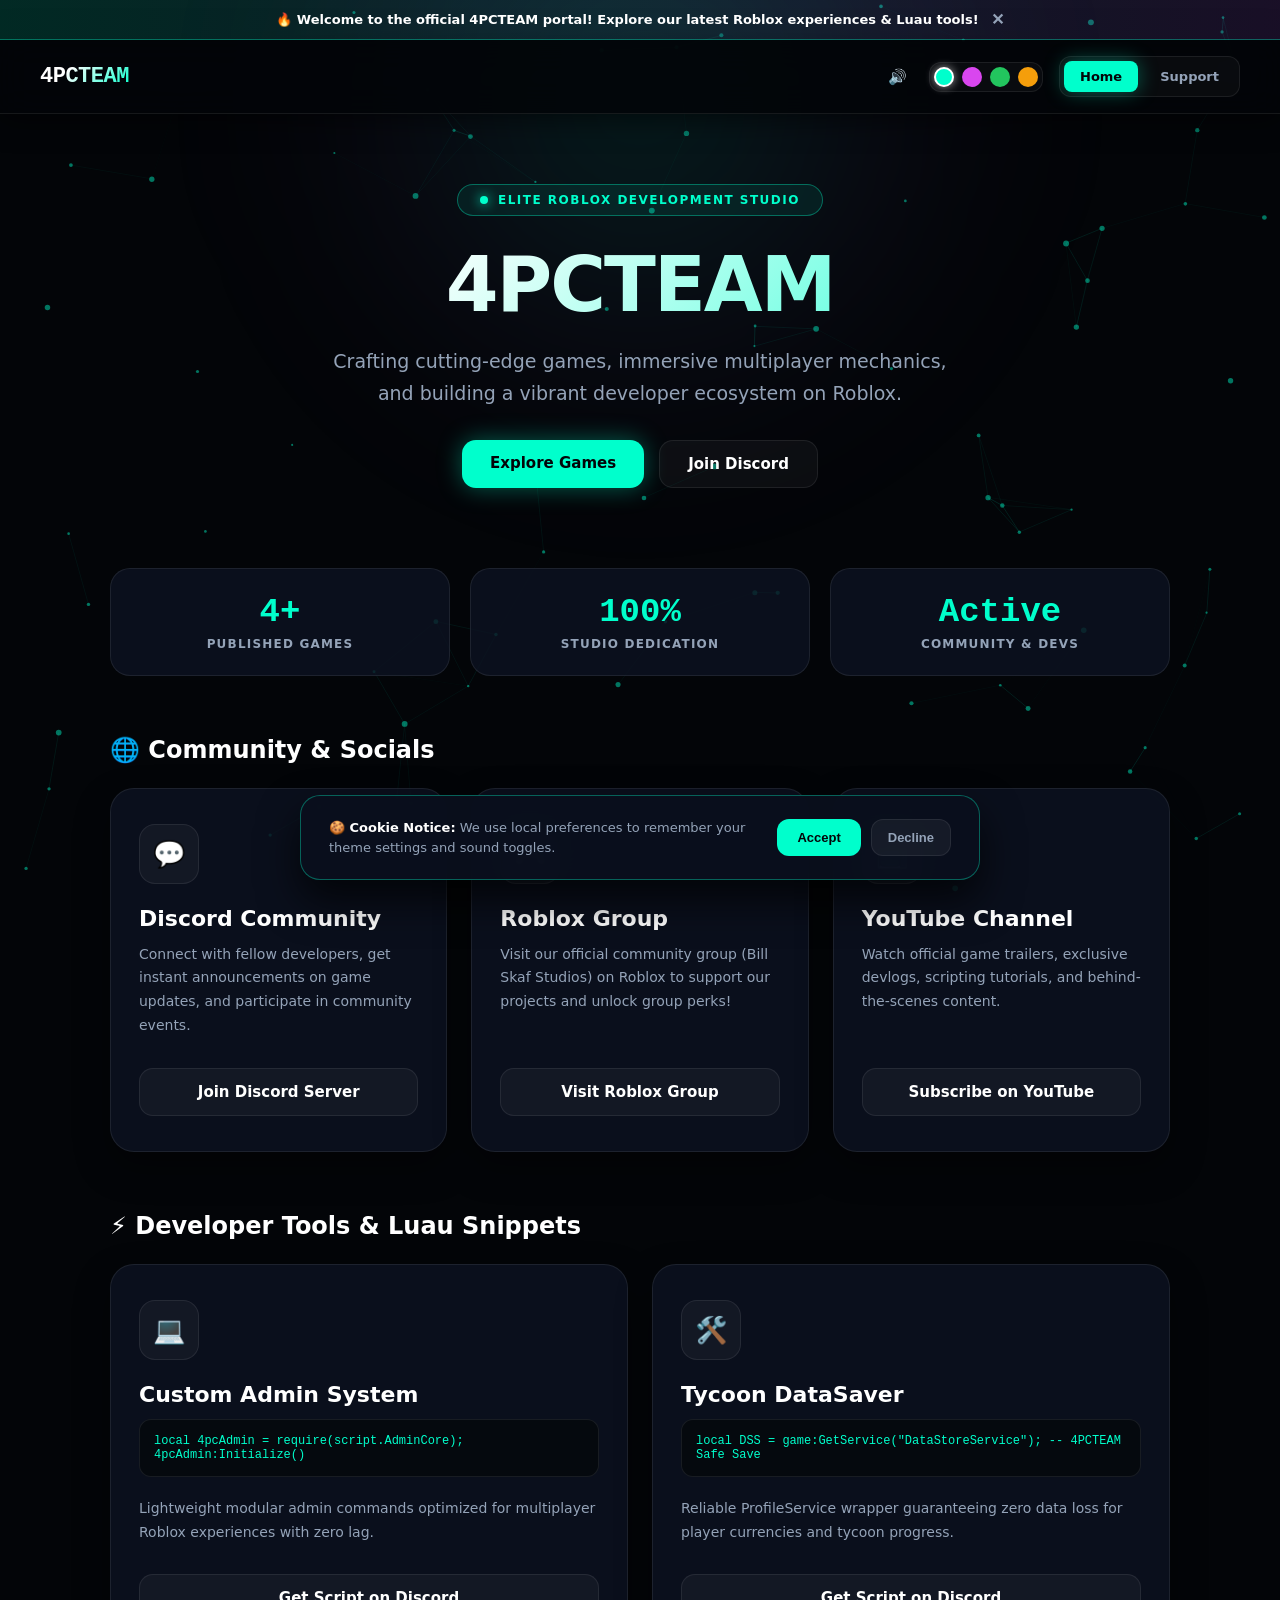
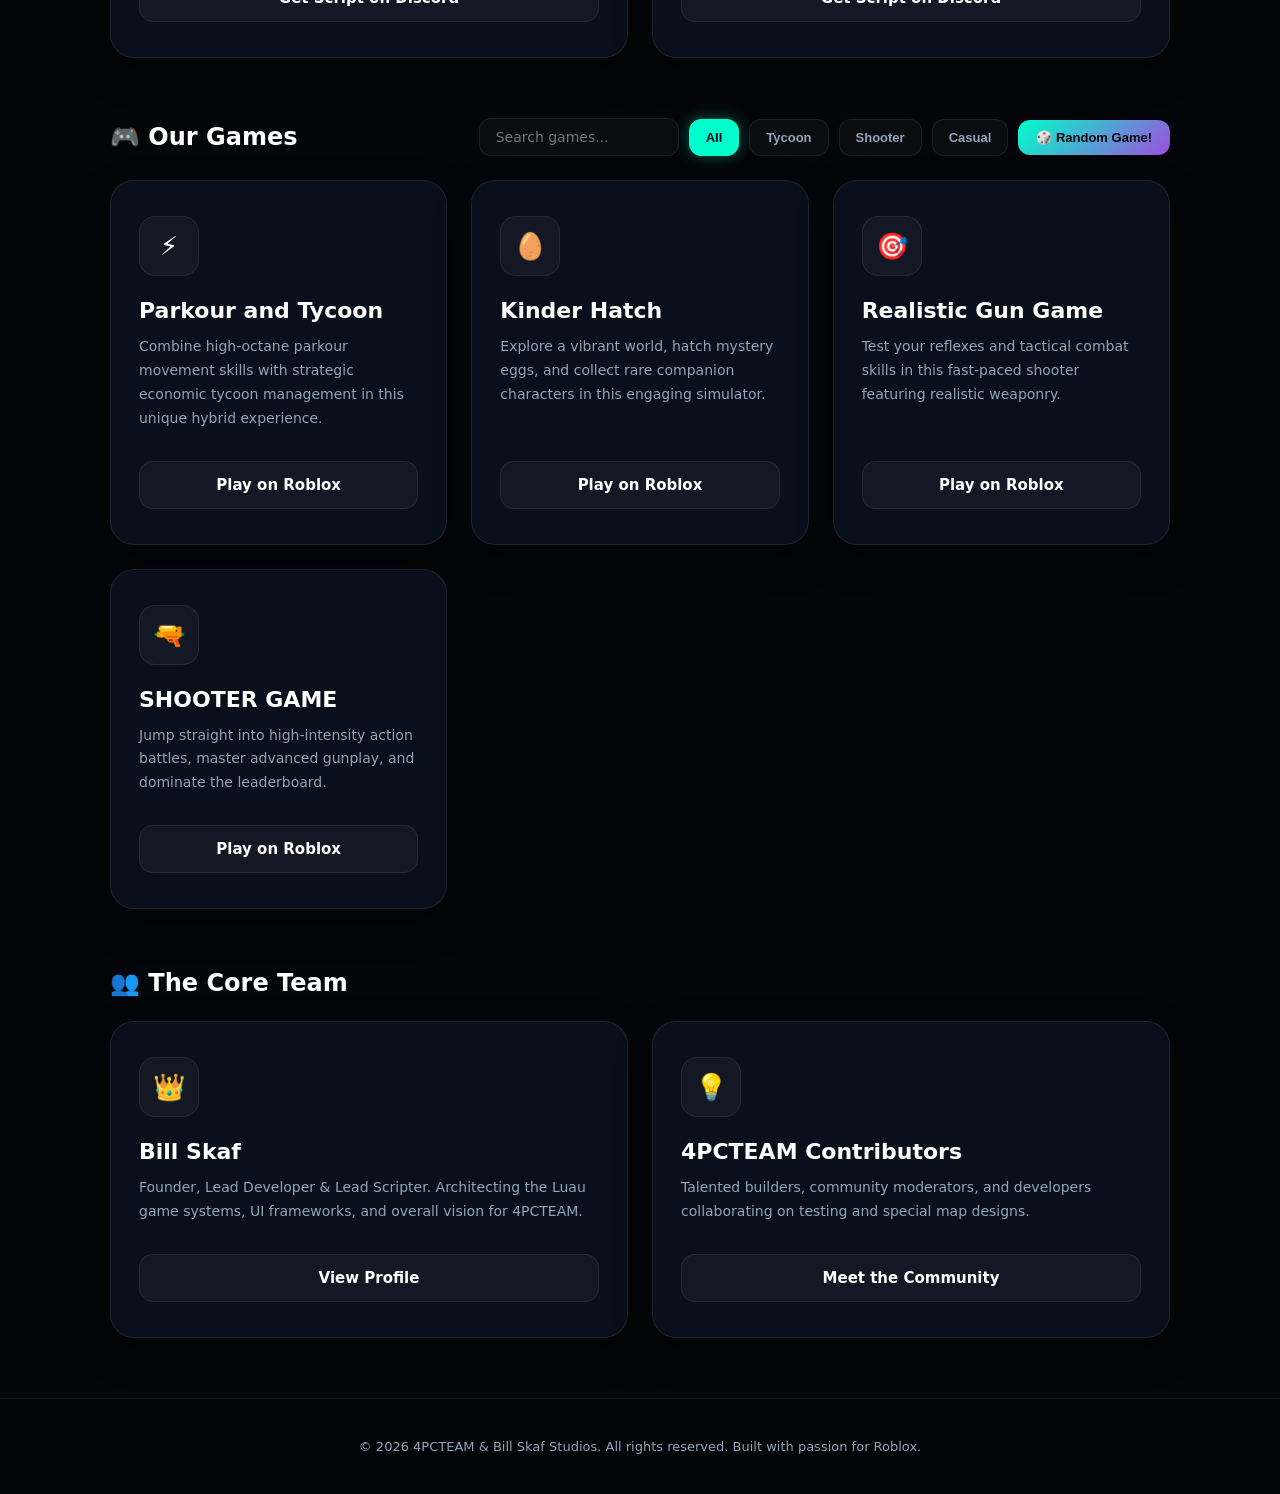
==== commit 20fe3d40: "Update index.html" ====
--- a/index.html
+++ b/index.html
@@ -4,13 +4,11 @@
     <meta charset="UTF-8">
     <meta name="viewport" content="width=device-width, initial-scale=1.0">
     <title>4PCTEAM | Elite Roblox Development Studio</title>
-    <!-- Google Fonts -->
-    <link href="https://fonts.googleapis.com/css2?family=Plus+Jakarta+Sans:wght@400;500;600;700;800&family=JetBrains+Mono:wght@500;700&display=swap" rel="stylesheet">
     <style>
         :root {
             --bg-deep: #030508;
             --bg-surface: #0a0f1d;
-            --bg-card: rgba(13, 19, 33, 0.75);
+            --bg-card: rgba(13, 19, 33, 0.82);
             --accent-cyan: #00ffcc;
             --accent-purple: #9d4edd;
             --accent-blue: #3a86ff;
@@ -18,6 +16,8 @@
             --text-muted: #94a3b8;
             --border-color: rgba(255, 255, 255, 0.08);
             --border-glow: rgba(0, 255, 204, 0.35);
+            --font-main: system-ui, -apple-system, BlinkMacSystemFont, 'Segoe UI', Roboto, Helvetica, Arial, sans-serif;
+            --font-mono: 'SFMono-Regular', Consolas, 'Liberation Mono', Menlo, monospace;
             --transition-smooth: all 0.4s cubic-bezier(0.165, 0.84, 0.44, 1);
         }
 
@@ -43,7 +43,7 @@
         }
 
         body {
-            font-family: 'Plus Jakarta Sans', sans-serif;
+            font-family: var(--font-main);
             background-color: var(--bg-deep);
             color: var(--text-main);
             min-height: 100vh;
@@ -68,7 +68,6 @@
             justify-content: center;
             gap: 12px;
             z-index: 1001;
-            letter-spacing: 0.3px;
         }
 
         .announcement-close {
@@ -78,11 +77,10 @@
             cursor: pointer;
             font-size: 16px;
             font-weight: 800;
-            transition: color 0.2s ease;
         }
         .announcement-close:hover { color: #fff; }
 
-        /* Interactive Canvas Particle Background */
+        /* Canvas Particle Background */
         #particle-canvas {
             position: fixed;
             top: 0;
@@ -106,7 +104,6 @@
             pointer-events: none;
             filter: blur(90px);
             animation: pulseGlow 8s ease-in-out infinite alternate;
-            transition: background 0.5s ease;
         }
 
         @keyframes pulseGlow {
@@ -119,9 +116,9 @@
             position: sticky;
             top: 0;
             z-index: 1000;
-            background: rgba(3, 5, 8, 0.85);
-            backdrop-filter: blur(20px);
-            -webkit-backdrop-filter: blur(20px);
+            background: rgba(3, 5, 8, 0.88);
+            backdrop-filter: blur(16px);
+            -webkit-backdrop-filter: blur(16px);
             border-bottom: 1px solid var(--border-color);
             display: flex;
             justify-content: space-between;
@@ -131,7 +128,7 @@
         }
 
         .nav-logo {
-            font-family: 'JetBrains Mono', monospace;
+            font-family: var(--font-mono);
             font-weight: 800;
             font-size: 22px;
             background: linear-gradient(135deg, #ffffff 30%, var(--accent-cyan) 100%);
@@ -140,9 +137,7 @@
             text-decoration: none;
             cursor: pointer;
             letter-spacing: -0.5px;
-            transition: transform 0.3s ease;
-        }
-        .nav-logo:hover { transform: scale(1.04); }
+        }
 
         .nav-right-cluster {
             display: flex;
@@ -150,7 +145,6 @@
             gap: 16px;
         }
 
-        /* Utility Controls */
         .control-group {
             display: flex;
             gap: 8px;
@@ -173,17 +167,16 @@
             align-items: center;
             justify-content: center;
             font-size: 15px;
-            transition: all 0.2s ease;
         }
         .icon-btn:hover { background: rgba(255, 255, 255, 0.08); color: var(--accent-cyan); }
 
         .theme-btn {
-            width: 22px;
-            height: 22px;
+            width: 20px;
+            height: 20px;
             border-radius: 50%;
             border: 2px solid transparent;
             cursor: pointer;
-            transition: transform 0.2s ease, border-color 0.2s ease;
+            transition: transform 0.2s ease;
         }
         .theme-btn:hover { transform: scale(1.15); }
         .theme-btn.cyan { background-color: #00ffcc; }
@@ -208,8 +201,8 @@
             font-size: 13px;
             padding: 8px 16px;
             border-radius: 8px;
+            cursor: pointer;
             transition: var(--transition-smooth);
-            cursor: pointer;
         }
         .nav-links a:hover, .nav-links a.active {
             color: var(--bg-deep);
@@ -217,23 +210,22 @@
             box-shadow: 0 0 20px var(--border-glow);
         }
 
-        /* Views Router Container */
+        /* Views Pages */
         .page-view {
             display: none;
-            animation: fadeIn 0.5s cubic-bezier(0.16, 1, 0.3, 1) forwards;
+            animation: fadeIn 0.4s ease forwards;
         }
         .page-view.active { display: block; }
 
         @keyframes fadeIn {
-            from { opacity: 0; transform: translateY(12px); }
+            from { opacity: 0; transform: translateY(10px); }
             to { opacity: 1; transform: translateY(0); }
         }
 
-        /* Hero Header */
+        /* Header */
         header {
             text-align: center;
             padding: 70px 20px 40px 20px;
-            position: relative;
         }
 
         .studio-badge {
@@ -250,7 +242,6 @@
             margin-bottom: 24px;
             letter-spacing: 1.5px;
             text-transform: uppercase;
-            box-shadow: 0 0 25px rgba(0, 255, 204, 0.15);
         }
 
         .status-dot {
@@ -304,7 +295,7 @@
             transition: var(--transition-smooth);
             box-shadow: 0 0 25px var(--border-glow);
         }
-        .btn-primary:hover { transform: translateY(-3px); box-shadow: 0 0 35px var(--border-glow); opacity: 0.95; }
+        .btn-primary:hover { transform: translateY(-3px); opacity: 0.95; }
 
         .btn-secondary {
             background: rgba(255, 255, 255, 0.04);
@@ -338,15 +329,14 @@
             backdrop-filter: blur(12px);
             transition: var(--transition-smooth);
         }
-        .stat-card:hover { border-color: var(--border-glow); transform: translateY(-4px); box-shadow: 0 10px 30px rgba(0, 255, 204, 0.05); }
+        .stat-card:hover { border-color: var(--border-glow); transform: translateY(-4px); }
 
         .stat-number {
-            font-family: 'JetBrains Mono', monospace;
+            font-family: var(--font-mono);
             font-size: 34px;
             font-weight: 800;
             color: var(--accent-cyan);
             margin-bottom: 6px;
-            text-shadow: 0 0 20px var(--border-glow);
         }
 
         .stat-label {
@@ -357,7 +347,7 @@
             letter-spacing: 1.2px;
         }
 
-        /* Section Header Layout */
+        /* Section Layout Container */
         .section-header-flex {
             max-width: 1100px;
             margin: 0 auto 24px auto;
@@ -375,10 +365,8 @@
             display: flex;
             align-items: center;
             gap: 12px;
-            letter-spacing: -0.5px;
-        }
-
-        /* Game Filters & Controls */
+        }
+
         .game-controls {
             display: flex;
             gap: 10px;
@@ -395,7 +383,6 @@
             font-family: inherit;
             font-size: 14px;
             outline: none;
-            transition: border-color 0.3s ease;
             width: 200px;
         }
         .search-box:focus { border-color: var(--accent-cyan); }
@@ -426,12 +413,11 @@
             padding: 10px 18px;
             border-radius: 12px;
             cursor: pointer;
+            font-size: 13px;
             transition: var(--transition-smooth);
-            font-size: 13px;
-        }
-        .random-game-btn:hover { transform: scale(1.05); box-shadow: 0 0 20px var(--border-glow); }
-
-        /* Grid Containers */
+        }
+        .random-game-btn:hover { transform: scale(1.05); }
+
         .container {
             width: 100%;
             max-width: 1100px;
@@ -442,43 +428,24 @@
             gap: 24px;
         }
 
-        /* Card Component */
         .card {
             background: var(--bg-card);
-            backdrop-filter: blur(16px);
-            -webkit-backdrop-filter: blur(16px);
             border: 1px solid var(--border-color);
             border-radius: 24px;
             padding: 35px 28px;
-            text-align: left;
             transition: var(--transition-smooth);
-            position: relative;
             display: flex;
             flex-direction: column;
             justify-content: space-between;
             box-shadow: 0 15px 35px rgba(0, 0, 0, 0.4);
-            overflow: hidden;
-        }
-        .card::before {
-            content: '';
-            position: absolute;
-            top: 0; left: 0; width: 100%; height: 100%;
-            background: linear-gradient(135deg, rgba(255,255,255,0.03) 0%, transparent 100%);
-            pointer-events: none;
         }
         .card:hover {
             transform: translateY(-8px);
             border-color: var(--border-glow);
-            box-shadow: 0 25px 50px rgba(0, 255, 204, 0.08), 0 0 30px rgba(0, 0, 0, 0.6);
-        }
-
-        .card-top {
-            display: flex;
-            align-items: center;
-            justify-content: space-between;
-            margin-bottom: 22px;
-        }
-
+            box-shadow: 0 25px 50px rgba(0, 255, 204, 0.08);
+        }
+
+        .card-top { margin-bottom: 22px; }
         .card-icon-box {
             width: 60px;
             height: 60px;
@@ -489,7 +456,6 @@
             font-size: 26px;
             background: rgba(255, 255, 255, 0.04);
             border: 1px solid var(--border-color);
-            box-shadow: inset 0 2px 5px rgba(255, 255, 255, 0.05);
             transition: transform 0.3s ease;
         }
         .card:hover .card-icon-box { transform: scale(1.1) rotate(5deg); }
@@ -499,7 +465,6 @@
             font-weight: 700;
             margin-bottom: 12px;
             color: #fff;
-            letter-spacing: -0.5px;
         }
 
         .card p {
@@ -513,26 +478,38 @@
             display: flex;
             align-items: center;
             justify-content: center;
-            gap: 10px;
             width: 100%;
             background: rgba(255, 255, 255, 0.04);
             color: var(--text-main);
             border: 1px solid var(--border-color);
-            padding: 15px 20px;
+            padding: 14px 20px;
             border-radius: 14px;
             font-weight: 700;
             text-decoration: none;
             transition: var(--transition-smooth);
             font-size: 15px;
         }
-
-        .card-discord:hover .card-btn { background: #5865F2; color: #fff; border-color: #5865F2; box-shadow: 0 0 30px rgba(88, 101, 242, 0.4); }
-        .card-roblox:hover .card-btn { background: #e32636; color: #fff; border-color: #e32636; box-shadow: 0 0 30px rgba(227, 38, 54, 0.4); }
-        .card-youtube:hover .card-btn { background: #FF0000; color: #fff; border-color: #FF0000; box-shadow: 0 0 30px rgba(255, 0, 0, 0.4); }
-        .card-game:hover .card-btn { background: var(--accent-cyan); color: var(--bg-deep); border-color: var(--accent-cyan); box-shadow: 0 0 30px var(--border-glow); }
-        .card-team:hover { border-color: var(--accent-cyan); }
-
-        /* Support Page Styles */
+        .card:hover .card-btn {
+            background: var(--accent-cyan);
+            color: var(--bg-deep);
+            border-color: var(--accent-cyan);
+            box-shadow: 0 0 20px var(--border-glow);
+        }
+
+        /* New Dev Tools Section Styling */
+        .code-snippet-box {
+            background: rgba(3, 5, 8, 0.6);
+            border: 1px solid var(--border-color);
+            border-radius: 12px;
+            padding: 14px;
+            font-family: var(--font-mono);
+            font-size: 12px;
+            color: var(--accent-cyan);
+            margin-bottom: 20px;
+            overflow-x: auto;
+        }
+
+        /* Support Page */
         .support-container {
             width: 100%;
             max-width: 900px;
@@ -545,17 +522,14 @@
 
         .faq-section, .ticket-section {
             background: var(--bg-card);
-            backdrop-filter: blur(16px);
             border: 1px solid var(--border-color);
             border-radius: 24px;
             padding: 40px;
-            box-shadow: 0 15px 35px rgba(0, 0, 0, 0.4);
         }
 
         .faq-item {
             border-bottom: 1px solid var(--border-color);
             padding: 20px 0;
-            transition: all 0.3s ease;
         }
         .faq-item:first-child { padding-top: 0; }
         .faq-item:last-child { border-bottom: none; padding-bottom: 0; }
@@ -567,16 +541,8 @@
             cursor: pointer;
             display: flex;
             justify-content: space-between;
-            align-items: center;
-            user-select: none;
-            transition: color 0.3s ease;
-        }
-        .faq-question span {
-            font-size: 22px;
-            color: var(--accent-cyan);
-            transition: transform 0.4s cubic-bezier(0.4, 0, 0.2, 1);
-        }
-        .faq-item.active .faq-question { color: var(--accent-cyan); }
+        }
+        .faq-question span { color: var(--accent-cyan); font-size: 20px; transition: transform 0.3s ease; }
         .faq-item.active .faq-question span { transform: rotate(45deg); }
 
         .faq-answer {
@@ -585,10 +551,10 @@
             max-height: 0;
             overflow: hidden;
             opacity: 0;
-            transition: all 0.4s cubic-bezier(0.4, 0, 0.2, 1);
+            transition: all 0.4s ease;
             line-height: 1.7;
         }
-        .faq-item.active .faq-answer { max-height: 250px; opacity: 1; margin-top: 14px; }
+        .faq-item.active .faq-answer { max-height: 200px; opacity: 1; margin-top: 14px; }
 
         .form-group { margin-bottom: 24px; }
         label {
@@ -597,7 +563,6 @@
             font-weight: 700;
             margin-bottom: 8px;
             color: var(--text-muted);
-            letter-spacing: 0.8px;
             text-transform: uppercase;
         }
 
@@ -608,23 +573,15 @@
             border-radius: 14px;
             padding: 16px;
             color: var(--text-main);
-            font-family: 'Plus Jakarta Sans', sans-serif;
+            font-family: inherit;
             font-size: 15px;
             outline: none;
             transition: var(--transition-smooth);
         }
-        input:focus, textarea:focus, select:focus {
-            border-color: var(--accent-cyan);
-            background: rgba(255, 255, 255, 0.06);
-            box-shadow: 0 0 20px var(--border-glow);
-        }
+        input:focus, textarea:focus, select:focus { border-color: var(--accent-cyan); background: rgba(255,255,255,0.06); }
         textarea { resize: vertical; height: 140px; }
 
         .submit-btn {
-            display: flex;
-            align-items: center;
-            justify-content: center;
-            gap: 10px;
             width: 100%;
             background: var(--accent-cyan);
             color: var(--bg-deep);
@@ -634,10 +591,10 @@
             font-weight: 800;
             font-size: 16px;
             cursor: pointer;
+            box-shadow: 0 0 25px var(--border-glow);
             transition: var(--transition-smooth);
-            box-shadow: 0 0 25px var(--border-glow);
-        }
-        .submit-btn:hover { opacity: 0.9; box-shadow: 0 0 35px var(--border-glow); transform: translateY(-2px); }
+        }
+        .submit-btn:hover { opacity: 0.9; transform: translateY(-2px); }
 
         #success-msg {
             display: none;
@@ -649,10 +606,9 @@
             text-align: center;
             font-weight: 700;
             margin-bottom: 25px;
-            animation: fadeIn 0.4s ease forwards;
-        }
-
-        /* Cookie Consent Floating Bar */
+        }
+
+        /* Cookie Consent Banner */
         .cookie-banner {
             position: fixed;
             bottom: 20px;
@@ -662,7 +618,6 @@
             max-width: 680px;
             background: rgba(10, 15, 29, 0.95);
             backdrop-filter: blur(20px);
-            -webkit-backdrop-filter: blur(20px);
             border: 1px solid var(--border-glow);
             border-radius: 20px;
             padding: 22px 28px;
@@ -675,64 +630,30 @@
             transition: transform 0.6s cubic-bezier(0.16, 1, 0.3, 1);
         }
         .cookie-banner.show { transform: translateX(-50%) translateY(0); }
-
-        .cookie-text {
-            font-size: 13px;
-            color: var(--text-muted);
-            line-height: 1.5;
-        }
+        .cookie-text { font-size: 13px; color: var(--text-muted); line-height: 1.5; }
         .cookie-text strong { color: #fff; }
-
-        .cookie-btns {
-            display: flex;
-            gap: 10px;
-            flex-shrink: 0;
-        }
-
+        .cookie-btns { display: flex; gap: 10px; flex-shrink: 0; }
         .cookie-accept {
-            background: var(--accent-cyan);
-            color: var(--bg-deep);
-            border: none;
-            padding: 10px 20px;
-            border-radius: 12px;
-            font-weight: 800;
-            font-size: 13px;
-            cursor: pointer;
-            transition: var(--transition-smooth);
-        }
-        .cookie-accept:hover { opacity: 0.9; box-shadow: 0 0 15px var(--border-glow); }
-
+            background: var(--accent-cyan); color: var(--bg-deep); border: none;
+            padding: 10px 20px; border-radius: 12px; font-weight: 800; font-size: 13px; cursor: pointer;
+        }
         .cookie-decline {
-            background: rgba(255, 255, 255, 0.05);
-            color: var(--text-muted);
-            border: 1px solid var(--border-color);
-            padding: 10px 16px;
-            border-radius: 12px;
-            font-weight: 700;
-            font-size: 13px;
-            cursor: pointer;
-            transition: var(--transition-smooth);
-        }
-        .cookie-decline:hover { border-color: rgba(255, 255, 255, 0.3); color: #fff; }
-
-        /* Footer */
+            background: rgba(255, 255, 255, 0.05); color: var(--text-muted); border: 1px solid var(--border-color);
+            padding: 10px 16px; border-radius: 12px; font-weight: 700; font-size: 13px; cursor: pointer;
+        }
+
         footer {
             text-align: center;
             padding: 40px 20px;
             color: var(--text-muted);
             font-size: 13px;
             border-top: 1px solid var(--border-color);
-            width: 100%;
             background: rgba(3, 5, 8, 0.9);
-            backdrop-filter: blur(12px);
-            letter-spacing: 0.5px;
-            z-index: 10;
         }
 
         @media (max-width: 768px) {
             nav { padding: 14px 20px; }
             .container { grid-template-columns: 1fr; }
-            .nav-right-cluster { gap: 10px; }
             .section-header-flex { flex-direction: column; align-items: flex-start; }
             .game-controls { width: 100%; }
             .search-box { width: 100%; }
@@ -743,32 +664,24 @@
 </head>
 <body>
 
-    <!-- Dynamic Announcement Bar -->
     <div class="announcement-bar" id="announcement-bar">
-        <span>🔥 Welcome to the official 4PCTEAM portal! Explore our latest Roblox experiences and join our developer community!</span>
+        <span>🔥 Welcome to the official 4PCTEAM portal! Explore our latest Roblox experiences & Luau tools!</span>
         <button class="announcement-close" onclick="dismissAnnouncement()">✕</button>
     </div>
 
-    <!-- Particle Background & Ambient Glow -->
     <canvas id="particle-canvas"></canvas>
     <div class="ambient-glow"></div>
 
-    <!-- Navigation Bar -->
     <nav>
         <a class="nav-logo" onclick="switchPage('home')">4PCTEAM</a>
         <div class="nav-right-cluster">
-            <!-- Audio Toggle Button -->
-            <button class="icon-btn" id="audio-toggle" onclick="toggleAudio()" title="Toggle UI Sound Effects">🔊</button>
-            
-            <!-- Theme Selector Switcher -->
+            <button class="icon-btn" id="audio-toggle" onclick="toggleAudio()" title="Audio Toggle">🔊</button>
             <div class="control-group">
-                <button class="theme-btn cyan active" onclick="setTheme('cyan')" title="Cyan Theme"></button>
-                <button class="theme-btn purple" onclick="setTheme('purple')" title="Purple Theme"></button>
-                <button class="theme-btn green" onclick="setTheme('green')" title="Green Theme"></button>
-                <button class="theme-btn gold" onclick="setTheme('gold')" title="Gold Theme"></button>
-            </div>
-            
-            <!-- Navigation Links -->
+                <button class="theme-btn cyan active" onclick="setTheme('cyan')" title="Cyan"></button>
+                <button class="theme-btn purple" onclick="setTheme('purple')" title="Purple"></button>
+                <button class="theme-btn green" onclick="setTheme('green')" title="Green"></button>
+                <button class="theme-btn gold" onclick="setTheme('gold')" title="Gold"></button>
+            </div>
             <div class="nav-links">
                 <a id="nav-home" class="active" onclick="switchPage('home')">Home</a>
                 <a id="nav-support" onclick="switchPage('support')">Support</a>
@@ -776,7 +689,7 @@
         </div>
     </nav>
 
-    <!-- HOME PAGE VIEW -->
+    <!-- HOME PAGE -->
     <div id="page-home" class="page-view active">
         <header>
             <div class="studio-badge">
@@ -786,11 +699,10 @@
             <p class="subtitle">Crafting cutting-edge games, immersive multiplayer mechanics, and building a vibrant developer ecosystem on Roblox.</p>
             <div class="hero-actions">
                 <a href="#games-section" class="btn-primary" onclick="playSound()">Explore Games</a>
-                <a href="https://discord.gg/DEsPSh43q3" target="_blank" class="btn-secondary" onclick="playSound()">Join Discord</a>
+                <a href="https://discord.gg/DEsPSh43q3" target="_blank" rel="noopener noreferrer" class="btn-secondary" onclick="playSound()">Join Discord</a>
             </div>
         </header>
 
-        <!-- Stats Bar -->
         <div class="stats-container">
             <div class="stat-card">
                 <div class="stat-number">4+</div>
@@ -806,44 +718,65 @@
             </div>
         </div>
 
-        <!-- Official Links Section -->
         <div class="section-header-flex">
             <div class="section-title">🌐 Community & Socials</div>
         </div>
         <div class="container">
-            <!-- Discord Card -->
-            <div class="card card-discord">
+            <div class="card">
                 <div>
                     <div class="card-top"><div class="card-icon-box">💬</div></div>
                     <h3>Discord Community</h3>
                     <p>Connect with fellow developers, get instant announcements on game updates, and participate in community events.</p>
                 </div>
-                <a href="https://discord.gg/DEsPSh43q3" target="_blank" class="card-btn" onclick="playSound()">Join Discord Server</a>
-            </div>
-
-            <!-- Roblox Group Card -->
-            <div class="card card-roblox">
+                <a href="https://discord.gg/DEsPSh43q3" target="_blank" rel="noopener noreferrer" class="card-btn" onclick="playSound()">Join Discord Server</a>
+            </div>
+
+            <div class="card">
                 <div>
                     <div class="card-top"><div class="card-icon-box">🎮</div></div>
                     <h3>Roblox Group</h3>
                     <p>Visit our official community group (Bill Skaf Studios) on Roblox to support our projects and unlock group perks!</p>
                 </div>
-                <a href="https://www.roblox.com/communities/612987225/Bill-Skaf-Studios" target="_blank" class="card-btn" onclick="playSound()">Visit Roblox Group</a>
-            </div>
-
-            <!-- YouTube Channel Card -->
-            <div class="card card-youtube">
+                <a href="https://www.roblox.com/communities/612987225/Bill-Skaf-Studios" target="_blank" rel="noopener noreferrer" class="card-btn" onclick="playSound()">Visit Roblox Group</a>
+            </div>
+
+            <div class="card">
                 <div>
                     <div class="card-top"><div class="card-icon-box">📺</div></div>
                     <h3>YouTube Channel</h3>
                     <p>Watch official game trailers, exclusive devlogs, scripting tutorials, and behind-the-scenes content.</p>
                 </div>
-                <a href="https://www.youtube.com/@4PCTEAM" target="_blank" class="card-btn" onclick="playSound()">Subscribe on YouTube</a>
-            </div>
-        </div>
-
-        <!-- Games Section with Search, Filters & Random Picker -->
-        <div id="games-section" class="section-header-flex" style="margin-top: 40px;">
+                <a href="https://www.youtube.com/@4PCTEAM" target="_blank" rel="noopener noreferrer" class="card-btn" onclick="playSound()">Subscribe on YouTube</a>
+            </div>
+        </div>
+
+        <!-- NEW ADDITION: Developer Tools & Luau Snippets Section -->
+        <div class="section-header-flex">
+            <div class="section-title">⚡ Developer Tools & Luau Snippets</div>
+        </div>
+        <div class="container">
+            <div class="card">
+                <div>
+                    <div class="card-top"><div class="card-icon-box">💻</div></div>
+                    <h3>Custom Admin System</h3>
+                    <div class="code-snippet-box">local 4pcAdmin = require(script.AdminCore); 4pcAdmin:Initialize()</div>
+                    <p>Lightweight modular admin commands optimized for multiplayer Roblox experiences with zero lag.</p>
+                </div>
+                <a href="https://discord.gg/DEsPSh43q3" target="_blank" rel="noopener noreferrer" class="card-btn" onclick="playSound()">Get Script on Discord</a>
+            </div>
+
+            <div class="card">
+                <div>
+                    <div class="card-top"><div class="card-icon-box">🛠️</div></div>
+                    <h3>Tycoon DataSaver</h3>
+                    <div class="code-snippet-box">local DSS = game:GetService("DataStoreService"); -- 4PCTEAM Safe Save</div>
+                    <p>Reliable ProfileService wrapper guaranteeing zero data loss for player currencies and tycoon progress.</p>
+                </div>
+                <a href="https://discord.gg/DEsPSh43q3" target="_blank" rel="noopener noreferrer" class="card-btn" onclick="playSound()">Get Script on Discord</a>
+            </div>
+        </div>
+
+        <div id="games-section" class="section-header-flex">
             <div class="section-title">🎮 Our Games</div>
             <div class="game-controls">
                 <input type="text" id="game-search" class="search-box" placeholder="Search games..." oninput="filterGames()">
@@ -856,128 +789,101 @@
         </div>
 
         <div class="container" id="games-container">
-            <!-- Game 1 -->
-            <div class="card card-game" data-title="parkour and tycoon" data-category="tycoon">
+            <div class="card" data-title="parkour and tycoon" data-category="tycoon">
                 <div>
                     <div class="card-top"><div class="card-icon-box">⚡</div></div>
                     <h3>Parkour and Tycoon</h3>
                     <p>Combine high-octane parkour movement skills with strategic economic tycoon management in this unique hybrid experience.</p>
                 </div>
-                <a href="https://www.roblox.com/games/111545675146001/Parkour-and-Tycoon" target="_blank" class="card-btn" onclick="playSound()">Play on Roblox</a>
-            </div>
-
-            <!-- Game 2 -->
-            <div class="card card-game" data-title="kinder hatch" data-category="casual">
+                <a href="https://www.roblox.com/games/111545675146001/Parkour-and-Tycoon" target="_blank" rel="noopener noreferrer" class="card-btn" onclick="playSound()">Play on Roblox</a>
+            </div>
+
+            <div class="card" data-title="kinder hatch" data-category="casual">
                 <div>
                     <div class="card-top"><div class="card-icon-box">🥚</div></div>
                     <h3>Kinder Hatch</h3>
-                    <p>Explore a vibrant, colorful world, hatch mystery eggs, and collect rare companion characters in this engaging simulator.</p>
-                </div>
-                <a href="https://www.roblox.com/games/133304947902903/Kinder-Hatch" target="_blank" class="card-btn" onclick="playSound()">Play on Roblox</a>
-            </div>
-
-            <!-- Game 3 -->
-            <div class="card card-game" data-title="realistic gun game" data-category="shooter">
+                    <p>Explore a vibrant world, hatch mystery eggs, and collect rare companion characters in this engaging simulator.</p>
+                </div>
+                <a href="https://www.roblox.com/games/133304947902903/Kinder-Hatch" target="_blank" rel="noopener noreferrer" class="card-btn" onclick="playSound()">Play on Roblox</a>
+            </div>
+
+            <div class="card" data-title="realistic gun game" data-category="shooter">
                 <div>
                     <div class="card-top"><div class="card-icon-box">🎯</div></div>
                     <h3>Realistic Gun Game</h3>
-                    <p>Test your reflexes and tactical combat skills in this fast-paced shooter featuring realistic weaponry and dynamic arenas.</p>
-                </div>
-                <a href="https://www.roblox.com/games/70779070700175/Realistic-gun-game" target="_blank" class="card-btn" onclick="playSound()">Play on Roblox</a>
-            </div>
-
-            <!-- Game 4 -->
-            <div class="card card-game" data-title="shooter game" data-category="shooter">
+                    <p>Test your reflexes and tactical combat skills in this fast-paced shooter featuring realistic weaponry.</p>
+                </div>
+                <a href="https://www.roblox.com/games/70779070700175/Realistic-gun-game" target="_blank" rel="noopener noreferrer" class="card-btn" onclick="playSound()">Play on Roblox</a>
+            </div>
+
+            <div class="card" data-title="shooter game" data-category="shooter">
                 <div>
                     <div class="card-top"><div class="card-icon-box">🔫</div></div>
                     <h3>SHOOTER GAME</h3>
                     <p>Jump straight into high-intensity action battles, master advanced gunplay, and dominate the leaderboard.</p>
                 </div>
-                <a href="https://www.roblox.com/games/92412466953609/SHOOTER-GAME" target="_blank" class="card-btn" onclick="playSound()">Play on Roblox</a>
-            </div>
-        </div>
-
-        <!-- Team Section -->
-        <div class="section-header-flex" style="margin-top: 50px;">
+                <a href="https://www.roblox.com/games/92412466953609/SHOOTER-GAME" target="_blank" rel="noopener noreferrer" class="card-btn" onclick="playSound()">Play on Roblox</a>
+            </div>
+        </div>
+
+        <div class="section-header-flex">
             <div class="section-title">👥 The Core Team</div>
         </div>
-
-        <div class="container" id="team-container">
-            <!-- Bill Skaf -->
-            <div class="card card-team">
+        <div class="container">
+            <div class="card">
                 <div>
                     <div class="card-top"><div class="card-icon-box">👑</div></div>
                     <h3>Bill Skaf</h3>
                     <p>Founder, Lead Developer & Lead Scripter. Architecting the Luau game systems, UI frameworks, and overall vision for 4PCTEAM.</p>
                 </div>
-                <a href="https://www.roblox.com/communities/612987225/Bill-Skaf-Studios" target="_blank" class="card-btn" onclick="playSound()">View Profile</a>
-            </div>
-
-            <!-- Community & Collaborators -->
-            <div class="card card-team">
+                <a href="https://www.roblox.com/communities/612987225/Bill-Skaf-Studios" target="_blank" rel="noopener noreferrer" class="card-btn" onclick="playSound()">View Profile</a>
+            </div>
+
+            <div class="card">
                 <div>
                     <div class="card-top"><div class="card-icon-box">💡</div></div>
                     <h3>4PCTEAM Contributors</h3>
-                    <p>Talented friends, builders, and community moderators collaborating on testing, feedback, and special map designs.</p>
-                </div>
-                <a href="https://discord.gg/DEsPSh43q3" target="_blank" class="card-btn" onclick="playSound()">Meet the Community</a>
+                    <p>Talented builders, community moderators, and developers collaborating on testing and special map designs.</p>
+                </div>
+                <a href="https://discord.gg/DEsPSh43q3" target="_blank" rel="noopener noreferrer" class="card-btn" onclick="playSound()">Meet the Community</a>
             </div>
         </div>
     </div>
 
-    <!-- SUPPORT PAGE VIEW -->
+    <!-- SUPPORT PAGE -->
     <div id="page-support" class="page-view">
         <header>
             <div class="studio-badge">
                 <div class="status-dot"></div> Help Center & Support
             </div>
             <h1>Support & FAQ</h1>
-            <p class="subtitle">Have questions about our games, bug reports, or group membership? Check our FAQ or submit a ticket below.</p>
+            <p class="subtitle">Have questions about our games or bug reports? Check our FAQ or submit a ticket below.</p>
         </header>
 
         <div class="support-container">
-            <!-- FAQ Section -->
             <div class="faq-section">
                 <h3 style="margin-bottom: 24px; font-size: 20px;">Frequently Asked Questions</h3>
-                
                 <div class="faq-item">
                     <div class="faq-question" onclick="toggleFaq(this)">How can I join the 4PCTEAM Roblox Group? <span>+</span></div>
-                    <div class="faq-answer">Simply visit our official Roblox group (Bill Skaf Studios) linked on the homepage and click the "Join Group" button. Group members often get special in-game bonuses!</div>
-                </div>
-
+                    <div class="faq-answer">Simply visit our official Roblox group (Bill Skaf Studios) linked on the homepage and click the "Join Group" button.</div>
+                </div>
                 <div class="faq-item">
-                    <div class="faq-question" onclick="toggleFaq(this)">Where can I report bugs or glitches in your games? <span>+</span></div>
-                    <div class="faq-answer">You can report any bugs directly through our Discord server in the bug-reports channel or by submitting a support ticket using the form below.</div>
-                </div>
-
-                <div class="faq-item">
-                    <div class="faq-question" onclick="toggleFaq(this)">Are you looking for new developers or builders? <span>+</span></div>
-                    <div class="faq-answer">We occasionally open applications for talented builders and scripters. Keep an eye on our Discord announcements for application windows!</div>
-                </div>
-            </div>
-
-            <!-- Ticket Submission Form -->
+                    <div class="faq-question" onclick="toggleFaq(this)">Where can I report bugs or glitches? <span>+</span></div>
+                    <div class="faq-answer">You can report bugs in our Discord server or by submitting a support ticket below.</div>
+                </div>
+            </div>
+
             <div class="ticket-section">
                 <h3 style="margin-bottom: 24px; font-size: 20px;">Submit a Support Ticket</h3>
                 <div id="success-msg">🎉 Ticket submitted successfully! Our team will review your request shortly.</div>
-                
                 <form id="ticket-form" onsubmit="submitTicket(event)">
                     <div class="form-group">
-                        <label for="ticket-name">Your Roblox / Discord Username</label>
+                        <label for="ticket-name">Your Username</label>
                         <input type="text" id="ticket-name" required placeholder="e.g. BillSkaf">
                     </div>
                     <div class="form-group">
-                        <label for="ticket-category">Category</label>
-                        <select id="ticket-category">
-                            <option value="bug">Bug / Glitch Report</option>
-                            <option value="ban">Ban Appeal</option>
-                            <option value="collab">Collaboration / Question</option>
-                            <option value="other">Other Inquiry</option>
-                        </select>
-                    </div>
-                    <div class="form-group">
-                        <label for="ticket-message">Message Details</label>
-                        <textarea id="ticket-message" required placeholder="Describe your issue or question in detail..."></textarea>
+                        <label for="ticket-message">Message</label>
+                        <textarea id="ticket-message" required placeholder="Describe your issue..."></textarea>
                     </div>
                     <button type="submit" class="submit-btn" onclick="playSound()">Send Support Ticket</button>
                 </form>
@@ -985,7 +891,6 @@
         </div>
     </div>
 
-    <!-- Footer -->
     <footer>
         <p>&copy; 2026 4PCTEAM & Bill Skaf Studios. All rights reserved. Built with passion for Roblox.</p>
     </footer>
@@ -993,7 +898,7 @@
     <!-- Cookie Consent Banner -->
     <div class="cookie-banner" id="cookie-banner">
         <div class="cookie-text">
-            <strong>🍪 Cookie Notice:</strong> We use local preferences to remember your theme settings and sound toggles. By continuing, you agree to our usage.
+            <strong>🍪 Cookie Notice:</strong> We use local preferences to remember your theme settings and sound toggles.
         </div>
         <div class="cookie-btns">
             <button class="cookie-accept" onclick="acceptCookies()">Accept</button>
@@ -1001,65 +906,46 @@
         </div>
     </div>
 
-    <!-- JavaScript Application Logic -->
     <script>
         // --- Web Audio API Procedural Sound Effects ---
         let audioEnabled = true;
         let audioCtx = null;
 
-        function initAudio() {
-            if (!audioCtx) {
-                audioCtx = new (window.AudioContext || window.webkitAudioContext)();
-            }
-        }
-
-        function playSound(type = 'click') {
+        function playSound() {
             if (!audioEnabled) return;
             try {
-                initAudio();
-                if (audioCtx.state === 'suspended') {
-                    audioCtx.resume();
-                }
+                if (!audioCtx) audioCtx = new (window.AudioContext || window.webkitAudioContext)();
+                if (audioCtx.state === 'suspended') audioCtx.resume();
                 const osc = audioCtx.createOscillator();
                 const gain = audioCtx.createGain();
                 osc.connect(gain);
                 gain.connect(audioCtx.destination);
-
                 const now = audioCtx.currentTime;
-                if (type === 'click') {
-                    osc.type = 'sine';
-                    osc.frequency.setValueAtTime(580, now);
-                    osc.frequency.exponentialRampToValueAtTime(880, now + 0.08);
-                    gain.gain.setValueAtTime(0.08, now);
-                    gain.gain.exponentialRampToValueAtTime(0.001, now + 0.08);
-                    osc.start(now);
-                    osc.stop(now + 0.08);
-                }
-            } catch (e) {
-                console.warn('Audio playback prevented or not supported', e);
-            }
+                osc.type = 'sine';
+                osc.frequency.setValueAtTime(580, now);
+                osc.frequency.exponentialRampToValueAtTime(880, now + 0.08);
+                gain.gain.setValueAtTime(0.08, now);
+                gain.gain.exponentialRampToValueAtTime(0.001, now + 0.08);
+                osc.start(now);
+                osc.stop(now + 0.08);
+            } catch (e) {}
         }
 
         function toggleAudio() {
             audioEnabled = !audioEnabled;
-            const btn = document.getElementById('audio-toggle');
-            btn.textContent = audioEnabled ? '🔊' : '🔇';
-            playSound('click');
-        }
-
-        // --- Theme Switcher ---
+            document.getElementById('audio-toggle').textContent = audioEnabled ? '🔊' : '🔇';
+            playSound();
+        }
+
         function setTheme(themeName) {
-            playSound('click');
+            playSound();
             document.body.className = '';
-            if (themeName !== 'cyan') {
-                document.body.classList.add('theme-' + themeName);
-            }
+            if (themeName !== 'cyan') document.body.classList.add('theme-' + themeName);
             document.querySelectorAll('.theme-btn').forEach(btn => btn.classList.remove('active'));
             event.currentTarget.classList.add('active');
             localStorage.setItem('4pcteam_theme', themeName);
         }
 
-        // Load saved theme on startup
         window.addEventListener('DOMContentLoaded', () => {
             const savedTheme = localStorage.getItem('4pcteam_theme');
             if (savedTheme) {
@@ -1067,26 +953,21 @@
                 if (btn) btn.click();
             }
             if (!localStorage.getItem('4pcteam_cookies')) {
-                setTimeout(() => {
-                    document.getElementById('cookie-banner').classList.add('show');
-                }, 1000);
+                setTimeout(() => document.getElementById('cookie-banner').classList.add('show'), 1000);
             }
         });
 
-        // --- SPA Page Router ---
         function switchPage(pageId) {
-            playSound('click');
+            playSound();
             document.querySelectorAll('.page-view').forEach(p => p.classList.remove('active'));
             document.querySelectorAll('.nav-links a').forEach(a => a.classList.remove('active'));
-
             document.getElementById('page-' + pageId).classList.add('active');
             document.getElementById('nav-' + pageId).classList.add('active');
             window.scrollTo({ top: 0, behavior: 'smooth' });
         }
 
-        // --- Announcement Dismiss ---
         function dismissAnnouncement() {
-            playSound('click');
+            playSound();
             const bar = document.getElementById('announcement-bar');
             bar.style.transition = 'all 0.4s ease';
             bar.style.opacity = '0';
@@ -1095,7 +976,7 @@
             setTimeout(() => bar.remove(), 400);
         }
 
-        // --- Interactive Particle Canvas ---
+        // --- Interactive Particle Canvas with Mouse Tracking ---
         const canvas = document.getElementById('particle-canvas');
         const ctx = canvas.getContext('2d');
         let particles = [];
@@ -1127,7 +1008,6 @@
                 if (this.x < 0 || this.x > canvas.width) this.vx *= -1;
                 if (this.y < 0 || this.y > canvas.height) this.vy *= -1;
 
-                // Mouse interaction
                 let dx = mouse.x - this.x;
                 let dy = mouse.y - this.y;
                 let dist = Math.sqrt(dx * dx + dy * dy);
@@ -1148,9 +1028,7 @@
         function initParticles() {
             particles = [];
             let count = Math.floor((canvas.width * canvas.height) / 14000);
-            for (let i = 0; i < count; i++) {
-                particles.push(new Particle());
-            }
+            for (let i = 0; i < count; i++) particles.push(new Particle());
         }
         initParticles();
 
@@ -1178,91 +1056,54 @@
         }
         animateParticles();
 
-        // --- Games Search & Category Filter ---
         function filterGames() {
             const query = document.getElementById('game-search').value.toLowerCase();
-            const cards = document.querySelectorAll('#games-container .card');
-            cards.forEach(card => {
+            document.querySelectorAll('#games-container .card').forEach(card => {
                 const title = card.getAttribute('data-title');
-                const category = card.getAttribute('data-category');
-                const matchesSearch = title.includes(query);
-                const activeFilter = document.querySelector('.filter-btn.active').textContent.toLowerCase();
-                const matchesCategory = activeFilter === 'all' || category === activeFilter;
-
-                if (matchesSearch && matchesCategory) {
-                    card.style.display = 'flex';
-                } else {
-                    card.style.display = 'none';
-                }
+                card.style.display = title.includes(query) ? 'flex' : 'none';
             });
         }
 
         function setCategoryFilter(category, btn) {
-            playSound('click');
+            playSound();
             document.querySelectorAll('.filter-btn').forEach(b => b.classList.remove('active'));
             btn.classList.add('active');
-            
-            // Reset search input when switching categories
-            document.getElementById('game-search').value = '';
-            filterGames();
-            
-            // Apply category filter directly
-            const cards = document.querySelectorAll('#games-container .card');
-            cards.forEach(card => {
+            document.querySelectorAll('#games-container .card').forEach(card => {
                 const cat = card.getAttribute('data-category');
-                if (category === 'all' || cat === category) {
-                    card.style.display = 'flex';
-                } else {
-                    card.style.display = 'none';
-                }
+                card.style.display = (category === 'all' || cat === category) ? 'flex' : 'none';
             });
         }
 
-        // --- Random Game Picker ---
         function pickRandomGame() {
-            playSound('click');
+            playSound();
             const cards = Array.from(document.querySelectorAll('#games-container .card')).filter(c => c.style.display !== 'none');
-            if (cards.length === 0) return;
-            
-            cards.forEach(c => c.style.borderColor = 'var(--border-color)');
+            if (!cards.length) return;
             const randomCard = cards[Math.floor(Math.random() * cards.length)];
             randomCard.scrollIntoView({ behavior: 'smooth', block: 'center' });
             randomCard.style.borderColor = 'var(--accent-cyan)';
-            randomCard.style.boxShadow = '0 0 40px var(--border-glow)';
-            setTimeout(() => {
-                randomCard.style.borderColor = 'var(--border-color)';
-                randomCard.style.boxShadow = '';
-            }, 2000);
-        }
-
-        // --- FAQ Accordion ---
+            setTimeout(() => randomCard.style.borderColor = 'var(--border-color)', 2000);
+        }
+
         function toggleFaq(el) {
-            playSound('click');
-            const item = el.parentElement;
-            const wasActive = item.classList.contains('active');
-            document.querySelectorAll('.faq-item').forEach(f => f.classList.remove('active'));
-            if (!wasActive) {
-                item.classList.add('active');
-            }
-        }
-
-        // --- Ticket Form Submission ---
+            playSound();
+            el.parentElement.classList.toggle('active');
+        }
+
         function submitTicket(e) {
             e.preventDefault();
-            playSound('click');
+            playSound();
             document.getElementById('ticket-form').style.display = 'none';
             document.getElementById('success-msg').style.display = 'block';
         }
 
-        // --- Cookie Consent Logic ---
         function acceptCookies() {
-            playSound('click');
+            playSound();
             localStorage.setItem('4pcteam_cookies', 'accepted');
             document.getElementById('cookie-banner').classList.remove('show');
         }
 
         function declineCookies() {
-            playSound('click');
+            playSound();
             localStorage.setItem('4pcteam_cookies', 'declined');
             document.getElementById('cookie-banner').classList.remove('show');
         }
